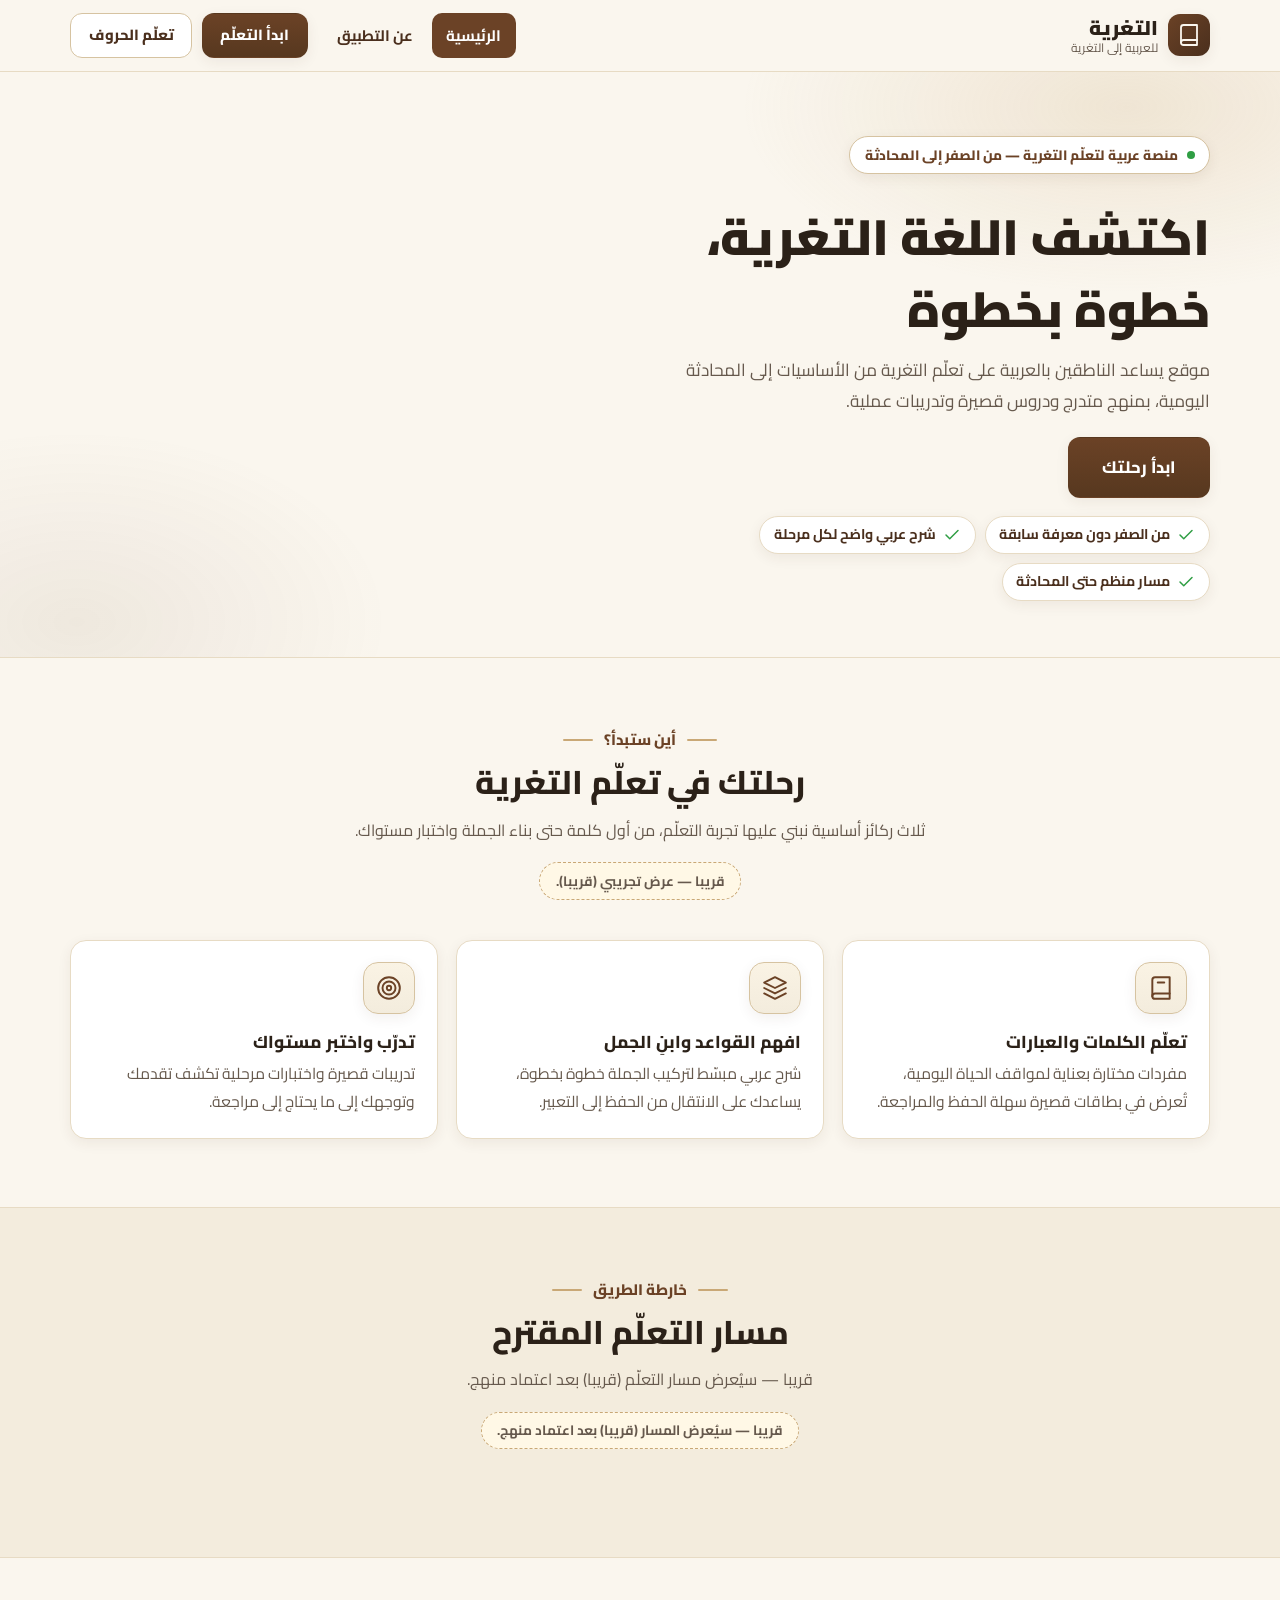
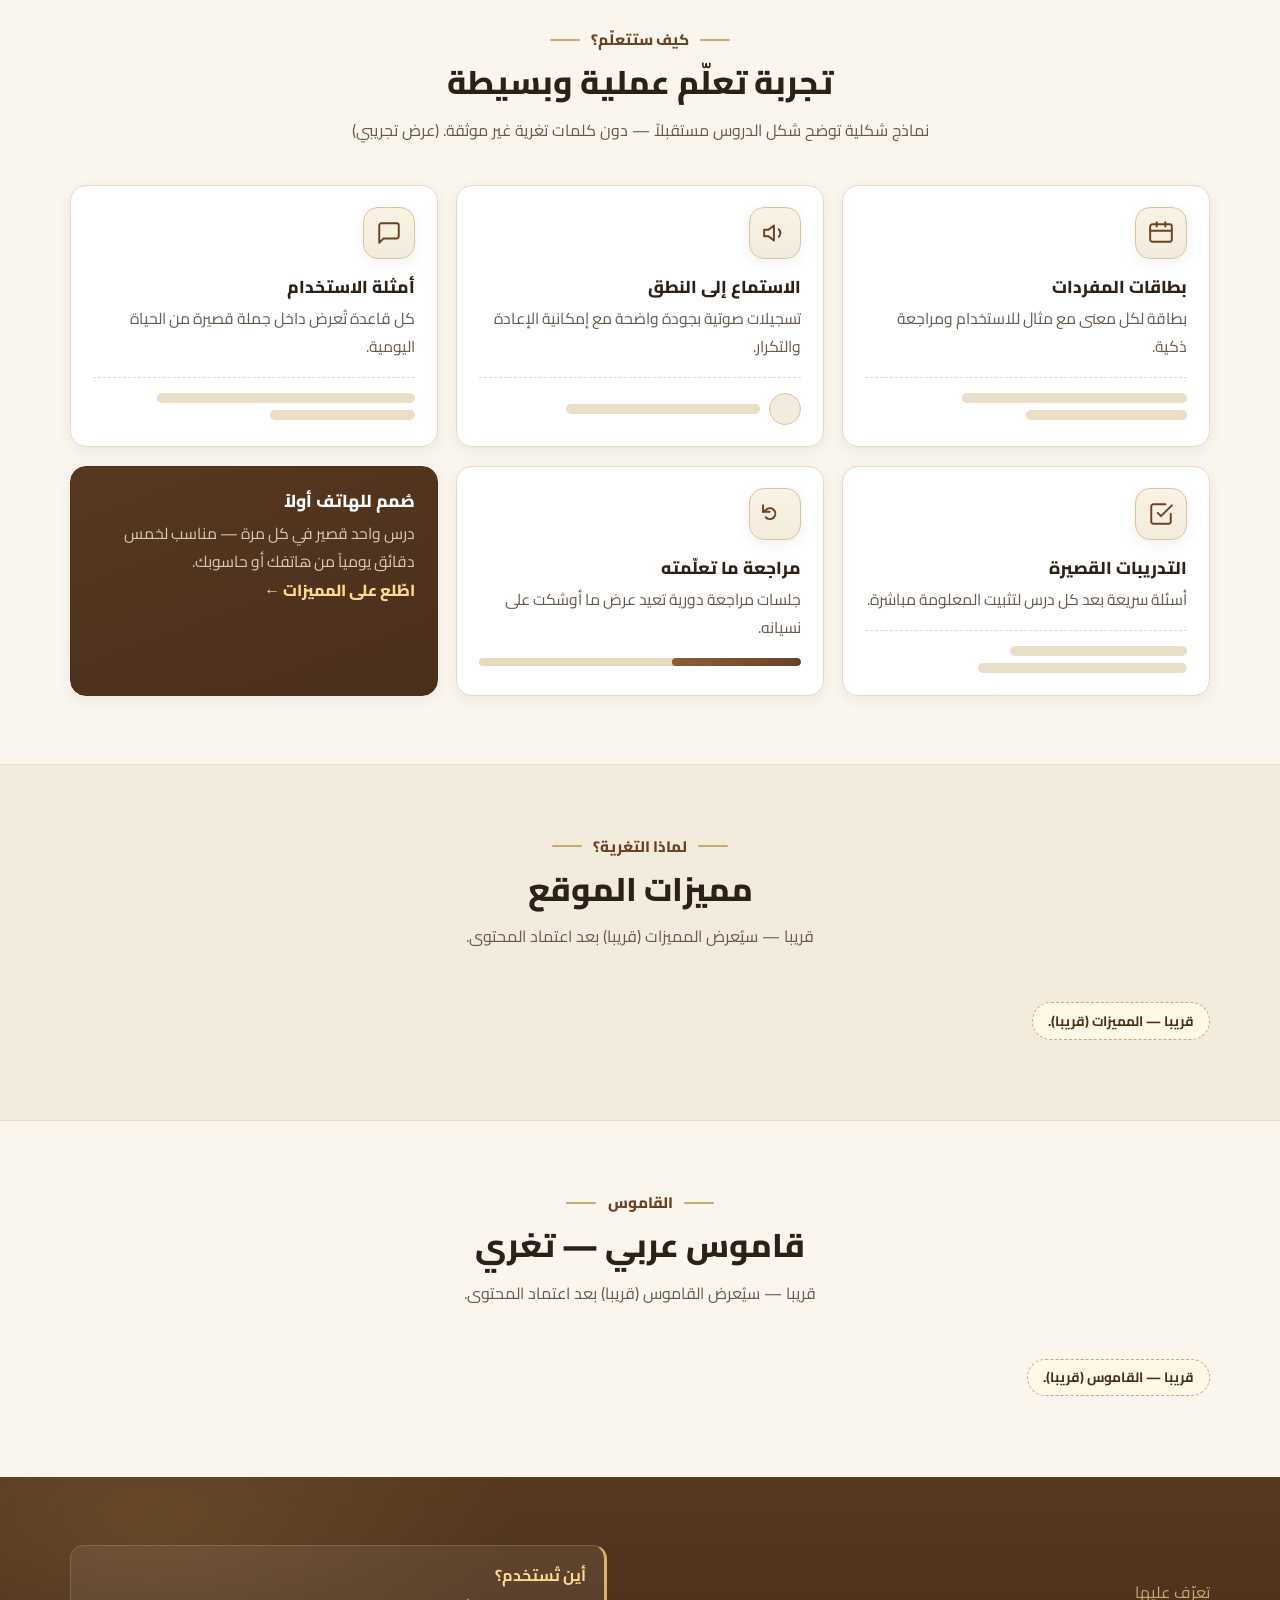
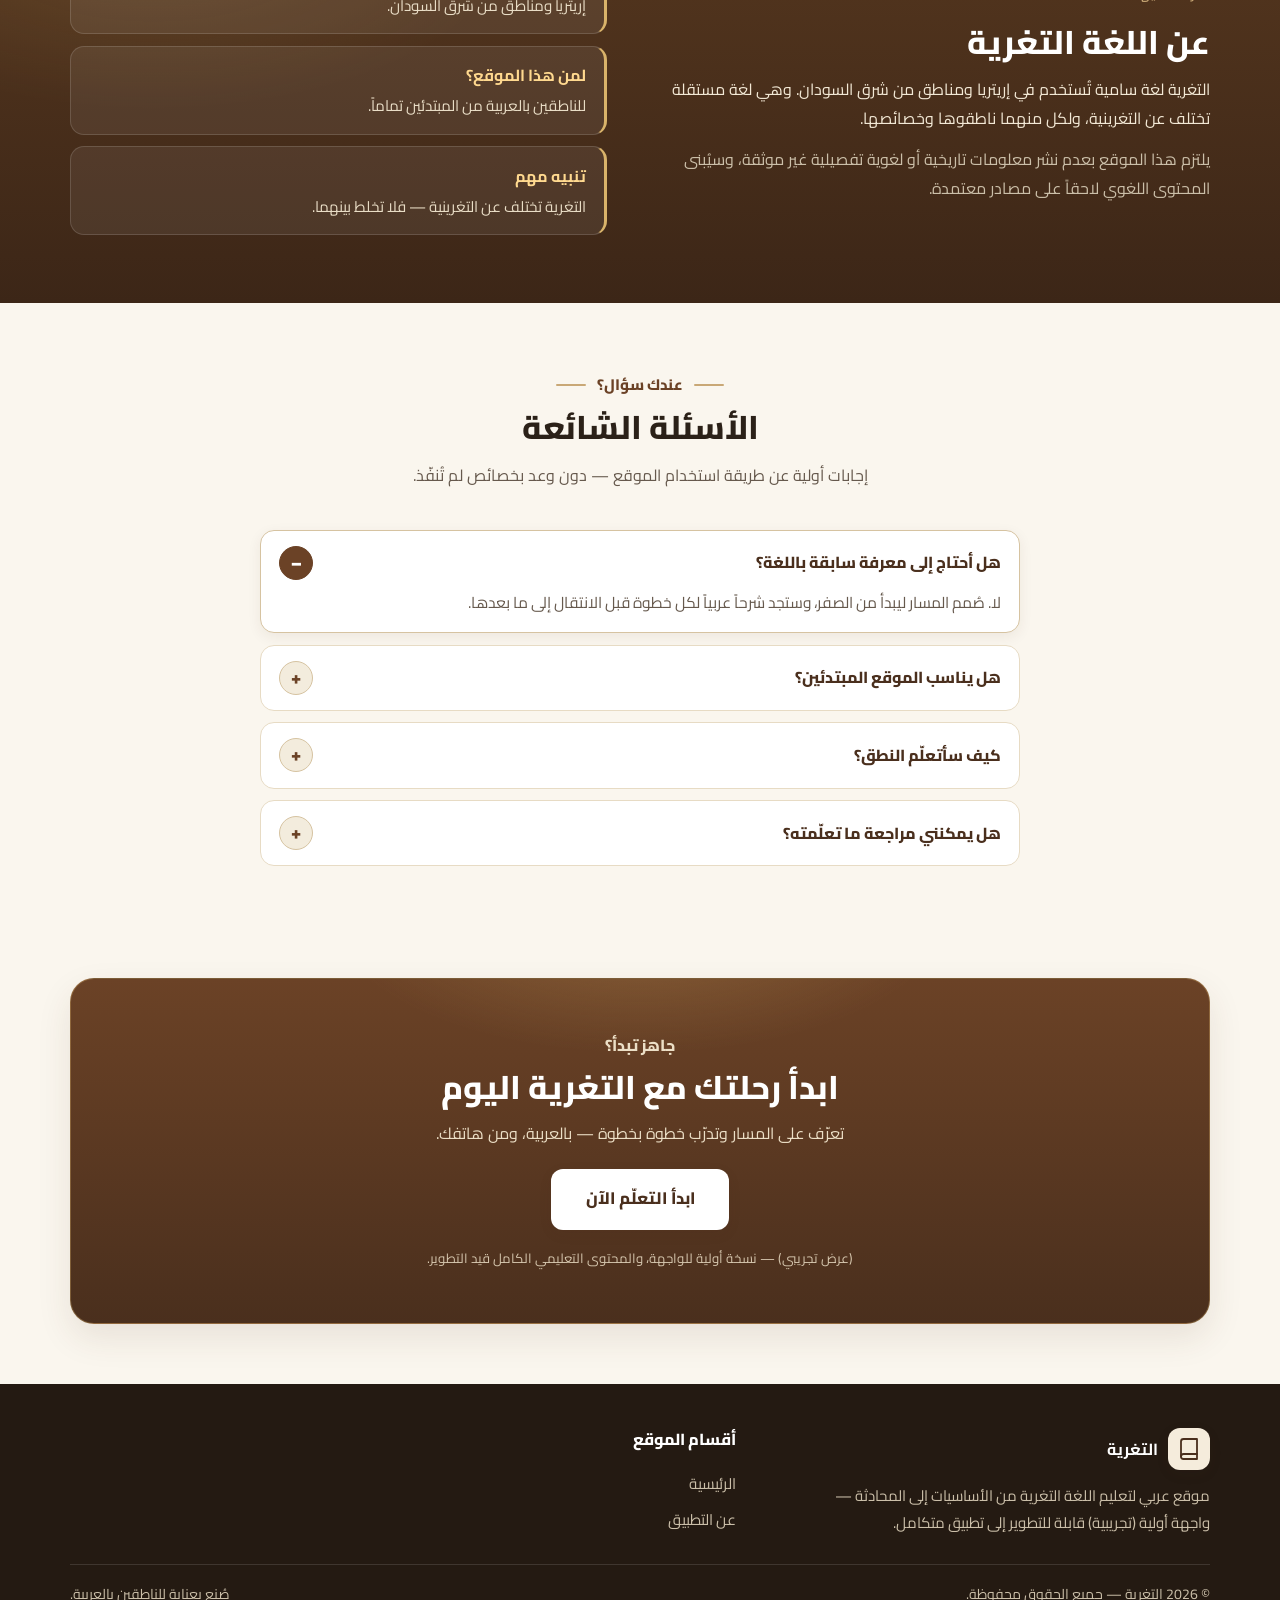
==== index.html @ b3892da6 "وحدة حروف: صفحة + بيانات + ربط من الرئيسية" ====
<!DOCTYPE html>
<html lang="ar" dir="rtl">
<head>
  <meta charset="UTF-8" />
  <meta name="viewport" content="width=device-width, initial-scale=1.0" />
  <title>التغرية | تعلّم اللغة التغرية بالعربية خطوة بخطوة</title>
  <meta name="description" content="موقع تعليمي عربي لتعلم اللغة التغرية من الأساسيات إلى المحادثة اليومية." />
  <link rel="preconnect" href="https://fonts.googleapis.com" />
  <link rel="preconnect" href="https://fonts.gstatic.com" crossorigin />
  <link href="https://fonts.googleapis.com/css2?family=Cairo:wght@400;500;600;700;800;900&display=swap" rel="stylesheet" />
  <link rel="stylesheet" href="styles.css" />
  <link rel="icon" href="data:image/svg+xml,%3Csvg xmlns='http://www.w3.org/2000/svg' viewBox='0 0 32 32'%3E%3Crect width='32' height='32' rx='8' fill='%236B4226'/%3E%3Ctext x='16' y='22' font-size='16' text-anchor='middle' fill='%23FAF6EE' font-family='sans-serif' font-weight='bold'%3E%D8%AA%3C/text%3E%3C/svg%3E" />
</head>
<body>
  <a class="skip-link" href="#home">تخطَّ إلى المحتوى</a>

  <!-- 1. شريط التنقل -->
  <header class="header" id="top">
    <div class="container header-inner">
      <a class="logo" href="#home" aria-label="التغرية - الرئيسية">
        <span class="logo-mark" aria-hidden="true">
          <svg viewBox="0 0 24 24" fill="none" stroke="currentColor" stroke-width="1.8" stroke-linecap="round" stroke-linejoin="round"><path d="M4 19.5A2.5 2.5 0 0 1 6.5 17H20"/><path d="M6.5 2H20v20H6.5A2.5 2.5 0 0 1 4 19.5v-15A2.5 2.5 0 0 1 6.5 2z"/></svg>
        </span>
        <span class="logo-text">
          <strong>التغرية</strong>
          <small>للعربية إلى التغرية</small>
        </span>
      </a>

      <nav class="nav" aria-label="التنقل الرئيسي">
        <a href="#home" class="nav-link is-active">الرئيسية</a>
        <a href="#about" class="nav-link">عن التطبيق</a>
      </nav>

      <div class="header-actions">
        <a href="#journey" class="btn btn-primary btn-sm">ابدأ التعلّم</a>

        <a href="letters.html" class="btn btn-secondary btn-sm">تعلّم الحروف</a>        <button class="menu-btn" id="menuBtn" aria-expanded="false" aria-controls="mobileMenu" aria-label="فتح القائمة">
          <svg viewBox="0 0 24 24" fill="none" stroke="currentColor" stroke-width="2" stroke-linecap="round"><line x1="4" y1="7" x2="20" y2="7"/><line x1="4" y1="12" x2="20" y2="12"/><line x1="4" y1="17" x2="20" y2="17"/></svg>
        </button>
      </div>
    </div>

    <div class="mobile-menu" id="mobileMenu" hidden>
      <nav aria-label="قائمة الهاتف">
        <a href="#home">الرئيسية</a>
        <a href="#about">عن التطبيق</a>
        <a href="#journey" class="btn btn-primary">ابدأ التعلّم</a>
      </nav>
    </div>
  </header>

  <main>
    <!-- 2. القسم الرئيسي -->
    <section class="hero" id="home">
      <div class="container hero-grid">
        <div class="hero-text">
          <p class="eyebrow"><span class="dot" aria-hidden="true"></span> منصة عربية لتعلّم التغرية — من الصفر إلى المحادثة</p>
          <h1>اكتشف اللغة التغرية،<br />خطوة بخطوة</h1>
          <p class="lead">موقع يساعد الناطقين بالعربية على تعلّم التغرية من الأساسيات إلى المحادثة اليومية، بمنهج متدرج ودروس قصيرة وتدريبات عملية.</p>
          <div class="hero-cta">
            <a href="#journey" class="btn btn-primary">ابدأ رحلتك</a>
          </div>
          <ul class="hero-points">
            <li>
              <svg viewBox="0 0 24 24" fill="none" stroke="currentColor" stroke-width="2" stroke-linecap="round" stroke-linejoin="round"><polyline points="20 6 9 17 4 12"/></svg>
              من الصفر دون معرفة سابقة
            </li>
            <li>
              <svg viewBox="0 0 24 24" fill="none" stroke="currentColor" stroke-width="2" stroke-linecap="round" stroke-linejoin="round"><polyline points="20 6 9 17 4 12"/></svg>
              شرح عربي واضح لكل مرحلة
            </li>
            <li>
              <svg viewBox="0 0 24 24" fill="none" stroke="currentColor" stroke-width="2" stroke-linecap="round" stroke-linejoin="round"><polyline points="20 6 9 17 4 12"/></svg>
              مسار منظم حتى المحادثة
            </li>
          </ul>
        </div>

      </div>
    </section>

    <!-- 3. التعريف بالتطبيق -->
    <section class="section" id="journey">
      <div class="container">
        <div class="section-head">
          <p class="kicker">أين ستبدأ؟</p>
          <h2>رحلتك في تعلّم التغرية</h2>
          <p>ثلاث ركائز أساسية نبني عليها تجربة التعلّم، من أول كلمة حتى بناء الجملة واختبار مستواك.</p>
          <p class="notice">قريبا — عرض تجريبي (قريبا).</p>
        </div>
        <div class="grid-3">
          <article class="card">
            <span class="icon" aria-hidden="true">
              <svg viewBox="0 0 24 24" fill="none" stroke="currentColor" stroke-width="1.8" stroke-linecap="round" stroke-linejoin="round"><path d="M4 19.5A2.5 2.5 0 0 1 6.5 17H20"/><path d="M6.5 2H20v20H6.5A2.5 2.5 0 0 1 4 19.5v-15A2.5 2.5 0 0 1 6.5 2z"/><line x1="9" y1="7" x2="15" y2="7"/></svg>
            </span>
            <h3>تعلّم الكلمات والعبارات</h3>
            <p>مفردات مختارة بعناية لمواقف الحياة اليومية، تُعرض في بطاقات قصيرة سهلة الحفظ والمراجعة.</p>
          </article>
          <article class="card">
            <span class="icon" aria-hidden="true">
              <svg viewBox="0 0 24 24" fill="none" stroke="currentColor" stroke-width="1.8" stroke-linecap="round" stroke-linejoin="round"><polygon points="12 2 2 7 12 12 22 7 12 2"/><polyline points="2 17 12 22 22 17"/><polyline points="2 12 12 17 22 12"/></svg>
            </span>
            <h3>افهم القواعد وابنِ الجمل</h3>
            <p>شرح عربي مبسّط لتركيب الجملة خطوة بخطوة، يساعدك على الانتقال من الحفظ إلى التعبير.</p>
          </article>
          <article class="card">
            <span class="icon" aria-hidden="true">
              <svg viewBox="0 0 24 24" fill="none" stroke="currentColor" stroke-width="1.8" stroke-linecap="round" stroke-linejoin="round"><circle cx="12" cy="12" r="10"/><circle cx="12" cy="12" r="6"/><circle cx="12" cy="12" r="2"/></svg>
            </span>
            <h3>تدرّب واختبر مستواك</h3>
            <p>تدريبات قصيرة واختبارات مرحلية تكشف تقدمك وتوجهك إلى ما يحتاج إلى مراجعة.</p>
          </article>
        </div>
      </div>
    </section>

    <!-- 4. مسار التعلم -->
    <section class="section section-alt" id="curriculum">
      <div class="container">
        <div class="section-head">
          <p class="kicker">خارطة الطريق</p>
          <h2>مسار التعلّم المقترح</h2>
          <p>قريبا — سيُعرض مسار التعلّم (قريبا) بعد اعتماد منهج.</p>
          <p class="notice">قريبا — سيُعرض المسار (قريبا) بعد اعتماد منهج.</p>
        </div>
      </div>
    </section>

    <!-- 5. تجربة التعلم -->
    <section class="section" id="method">
      <div class="container">
        <div class="section-head">
          <p class="kicker">كيف ستتعلّم؟</p>
          <h2>تجربة تعلّم عملية وبسيطة</h2>
          <p>نماذج شكلية توضح شكل الدروس مستقبلاً — دون كلمات تغرية غير موثقة. (عرض تجريبي)</p>
        </div>
        <div class="grid-3">
          <article class="card method">
            <span class="icon" aria-hidden="true"><svg viewBox="0 0 24 24" fill="none" stroke="currentColor" stroke-width="1.8" stroke-linecap="round" stroke-linejoin="round"><rect x="2" y="4" width="20" height="16" rx="2"/><line x1="8" y1="2" x2="8" y2="6"/><line x1="16" y1="2" x2="16" y2="6"/><line x1="2" y1="10" x2="22" y2="10"/></svg></span>
            <h3>بطاقات المفردات</h3>
            <p>بطاقة لكل معنى مع مثال للاستخدام ومراجعة ذكية.</p>
            <div class="skeleton" aria-hidden="true"><i class="w-70"></i><i class="w-50"></i></div>
          </article>
          <article class="card method">
            <span class="icon" aria-hidden="true"><svg viewBox="0 0 24 24" fill="none" stroke="currentColor" stroke-width="1.8" stroke-linecap="round" stroke-linejoin="round"><polygon points="11 5 6 9 2 9 2 15 6 15 11 19 11 5"/><path d="M15.5 8.5a5 5 0 0 1 0 7"/></svg></span>
            <h3>الاستماع إلى النطق</h3>
            <p>تسجيلات صوتية بجودة واضحة مع إمكانية الإعادة والتكرار.</p>
            <div class="skeleton audio-skel" aria-hidden="true"><span class="play-sm"></span><i class="w-60"></i></div>
          </article>
          <article class="card method">
            <span class="icon" aria-hidden="true"><svg viewBox="0 0 24 24" fill="none" stroke="currentColor" stroke-width="1.8" stroke-linecap="round" stroke-linejoin="round"><path d="M21 15a2 2 0 0 1-2 2H7l-4 4V5a2 2 0 0 1 2-2h14a2 2 0 0 1 2 2z"/></svg></span>
            <h3>أمثلة الاستخدام</h3>
            <p>كل قاعدة تُعرض داخل جملة قصيرة من الحياة اليومية.</p>
            <div class="skeleton" aria-hidden="true"><i class="w-80"></i><i class="w-45"></i></div>
          </article>
          <article class="card method">
            <span class="icon" aria-hidden="true"><svg viewBox="0 0 24 24" fill="none" stroke="currentColor" stroke-width="1.8" stroke-linecap="round" stroke-linejoin="round"><path d="M9 11l3 3L22 4"/><path d="M21 12v7a2 2 0 0 1-2 2H5a2 2 0 0 1-2-2V5a2 2 0 0 1 2-2h11"/></svg></span>
            <h3>التدريبات القصيرة</h3>
            <p>أسئلة سريعة بعد كل درس لتثبيت المعلومة مباشرة.</p>
            <div class="skeleton" aria-hidden="true"><i class="w-55"></i><i class="w-65"></i></div>
          </article>
          <article class="card method">
            <span class="icon" aria-hidden="true"><svg viewBox="0 0 24 24" fill="none" stroke="currentColor" stroke-width="1.8" stroke-linecap="round" stroke-linejoin="round"><polyline points="1 4 1 10 7 10"/><path d="M3.5 15a5 5 0 1 0 .9-7.4L1 10"/></svg></span>
            <h3>مراجعة ما تعلّمته</h3>
            <p>جلسات مراجعة دورية تعيد عرض ما أوشكت على نسيانه.</p>
            <div class="mock-progress"><i style="width:40%"></i></div>
          </article>
          <article class="card method highlight">
            <h3>صُمم للهاتف أولاً</h3>
            <p>درس واحد قصير في كل مرة — مناسب لخمس دقائق يومياً من هاتفك أو حاسوبك.</p>
            <a href="#features" class="link">اطّلع على المميزات ←</a>
          </article>
        </div>
      </div>
    </section>

    <!-- 6. المميزات -->
    <section class="section section-alt" id="features">
      <div class="container">
        <div class="section-head">
          <p class="kicker">لماذا التغرية؟</p>
          <h2>مميزات الموقع</h2>
          <p>قريبا — سيُعرض المميزات (قريبا) بعد اعتماد المحتوى.</p>
        </div>
        <p class="notice">قريبا — المميزات (قريبا).</p>
      </div>
    </section>

    <!-- teaser: القاموس والاختبارات -->
    <section class="section" id="dictionary">
      <div class="container">
        <div class="section-head">
          <p class="kicker">القاموس</p>
          <h2>قاموس عربي — تغري</h2>
          <p>قريبا — سيُعرض القاموس (قريبا) بعد اعتماد المحتوى.</p>
        </div>
        <p class="notice">قريبا — القاموس (قريبا).</p>
      </div>
    </section>

    <!-- 7. عن اللغة -->
    <section class="section section-dark" id="about">
      <div class="container about-grid">
        <div>
          <p class="kicker kicker-light">تعرّف عليها</p>
          <h2>عن اللغة التغرية</h2>
          <p>التغرية لغة سامية تُستخدم في إريتريا ومناطق من شرق السودان. وهي لغة مستقلة تختلف عن التغرينية، ولكل منهما ناطقوها وخصائصها.</p>
          <p class="muted-light">يلتزم هذا الموقع بعدم نشر معلومات تاريخية أو لغوية تفصيلية غير موثقة، وسيُبنى المحتوى اللغوي لاحقاً على مصادر معتمدة.</p>
        </div>
        <ul class="about-list">
          <li><strong>أين تُستخدم؟</strong><span>إريتريا ومناطق من شرق السودان.</span></li>
          <li><strong>لمن هذا الموقع؟</strong><span>للناطقين بالعربية من المبتدئين تماماً.</span></li>
          <li><strong>تنبيه مهم</strong><span>التغرية تختلف عن التغرينية — فلا تخلط بينهما.</span></li>
        </ul>
      </div>
    </section>

    <!-- 8. الأسئلة الشائعة -->
    <section class="section" id="faq">
      <div class="container narrow">
        <div class="section-head">
          <p class="kicker">عندك سؤال؟</p>
          <h2>الأسئلة الشائعة</h2>
          <p>إجابات أولية عن طريقة استخدام الموقع — دون وعد بخصائص لم تُنفّذ.</p>
        </div>
        <div class="faq">
          <details open>
            <summary>هل أحتاج إلى معرفة سابقة باللغة؟</summary>
            <p>لا. صُمم المسار ليبدأ من الصفر، وستجد شرحاً عربياً لكل خطوة قبل الانتقال إلى ما بعدها.</p>
          </details>
          <details>
            <summary>هل يناسب الموقع المبتدئين؟</summary>
            <p>نعم. الدروس قصيرة والمراحل مرتبة من الأسهل إلى الأصعب، مع مراجعة مستمرة لما تعلمته.</p>
          </details>
          <details>
            <summary>كيف سأتعلّم النطق؟</summary>
            <p>من المخطط توفير تسجيلات صوتية لكل بطاقة ومثال، مع إمكانية الاستماع المتكرر. هذه الخاصية ستُفعّل مع إطلاق الدروس.</p>
          </details>
          <details>
            <summary>هل يمكنني مراجعة ما تعلّمته؟</summary>
            <p>نعم. ستتضمن كل مرحلة قسماً للمراجعة، وستُحفظ نتائج اختباراتك مستقبلاً لمتابعة تقدمك.</p>
          </details>
        </div>
      </div>
    </section>

    <!-- 9. الختام -->
    <section class="cta" id="start">
      <div class="container cta-box">
        <p class="cta-kicker">جاهز تبدأ؟</p>
        <h2>ابدأ رحلتك مع التغرية اليوم</h2>
        <p>تعرّف على المسار وتدرّب خطوة بخطوة — بالعربية، ومن هاتفك.</p>
        <div class="hero-cta center">
          <a href="#journey" class="btn btn-primary btn-light">ابدأ التعلّم الآن</a>
        </div>
        <p class="cta-note">(عرض تجريبي) — نسخة أولية للواجهة، والمحتوى التعليمي الكامل قيد التطوير.</p>
      </div>
    </section>
  </main>

  <footer class="footer">
    <div class="container footer-grid">
      <div class="footer-brand">
        <a class="logo logo-footer" href="#home"><span class="logo-mark" aria-hidden="true"><svg viewBox="0 0 24 24" fill="none" stroke="currentColor" stroke-width="1.8" stroke-linecap="round" stroke-linejoin="round"><path d="M4 19.5A2.5 2.5 0 0 1 6.5 17H20"/><path d="M6.5 2H20v20H6.5A2.5 2.5 0 0 1 4 19.5v-15A2.5 2.5 0 0 1 6.5 2z"/></svg></span><strong>التغرية</strong></a>
        <p>موقع عربي لتعليم اللغة التغرية من الأساسيات إلى المحادثة — واجهة أولية (تجريبية) قابلة للتطوير إلى تطبيق متكامل.</p>
      </div>
      <nav aria-label="روابط الموقع">
        <h3>أقسام الموقع</h3>
        <a href="#home">الرئيسية</a>
        <a href="#about">عن التطبيق</a>
      </nav>
          </div>
    <div class="container footer-bottom">
      <p>© <span id="year">2026</span> التغرية — جميع الحقوق محفوظة.</p>
      <p>صُنع بعناية للناطقين بالعربية.</p>
    </div>
  </footer>

  <script src="app.js"></script>
</body>
</html>
---- styles.css ----
:root {
  --bg: #faf6ee;
  --bg-alt: #f3ecdd;
  --card: #ffffff;
  --ink: #2b2118;
  --muted: #66594d;
  --brown-900: #4a2f1d;
  --brown-800: #57381f;
  --brown-700: #6b4226;
  --brown-500: #8b5e34;
  --brown-300: #c9a876;
  --gold: #d9b36a;
  --border: #e7dbc4;
  --border-strong: #d6c3a1;
  --shadow: 0 14px 34px rgba(74, 47, 29, 0.10);
  --shadow-sm: 0 4px 14px rgba(74, 47, 29, 0.07);
  --shadow-md: 0 12px 28px rgba(74, 47, 29, 0.13);
  --radius: 16px;
  --radius-lg: 20px;
  --max: 1140px;
  --font: "Cairo", "Segoe UI", Tahoma, Arial, sans-serif;
}

* { box-sizing: border-box; }
html { scroll-behavior: smooth; scroll-padding-top: 88px; }
body {
  margin: 0;
  font-family: var(--font);
  background: var(--bg);
  color: var(--ink);
  line-height: 1.8;
  overflow-x: clip;
}
@supports not (overflow: clip) {
  body { overflow-x: hidden; }
}
img, svg, video { max-width: 100%; }
::selection { background: #ecd6ab; color: var(--brown-900); }

h1, h2, h3 { line-height: 1.45; margin: 0 0 0.5rem; color: var(--ink); }
h1 { font-size: clamp(1.9rem, 5vw, 3.1rem); font-weight: 900; letter-spacing: 0; }
h2 { font-size: clamp(1.45rem, 3.2vw, 2.05rem); font-weight: 800; }
h3 { font-size: 1.08rem; font-weight: 800; }
p { margin: 0 0 0.8rem; }
a { color: inherit; }
a:focus-visible, button:focus-visible { outline: 3px solid var(--brown-300); outline-offset: 2px; }

.container { width: min(100% - 2rem, var(--max)); margin-inline: auto; }
.narrow { max-width: 760px; }

.skip-link {
  position: absolute; right: 1rem; top: -100px;
  background: var(--brown-900); color: #fff;
  padding: 0.5rem 1rem; border-radius: 8px; z-index: 100;
}
.skip-link:focus { top: 0.6rem; }

/* Header */
.header {
  position: sticky; top: 0; z-index: 50;
  background: rgba(250, 246, 238, 0.94);
  backdrop-filter: blur(10px);
  -webkit-backdrop-filter: blur(10px);
  border-bottom: 1px solid var(--border);
  transition: box-shadow 0.2s ease;
}
.header.scrolled { box-shadow: 0 8px 24px rgba(74, 47, 29, 0.10); }
.header-inner {
  display: flex; align-items: center; gap: 0.9rem;
  padding: 0.7rem 0;
  min-width: 0;
}
.logo { display: flex; align-items: center; gap: 0.6rem; text-decoration: none; flex-shrink: 0; }
.logo-mark {
  width: 42px; height: 42px; display: grid; place-items: center;
  background: linear-gradient(135deg, var(--brown-700), var(--brown-900));
  color: var(--bg);
  border-radius: 12px; box-shadow: var(--shadow-sm);
}
.logo-mark svg { width: 24px; height: 24px; }
.logo-text { display: flex; flex-direction: column; line-height: 1.25; }
.logo-text strong { font-size: 1.25rem; font-weight: 900; }
.logo-text small { color: var(--muted); font-size: 0.75rem; }

.nav { display: none; gap: 0.25rem; margin-inline-start: auto; }
.nav-link {
  text-decoration: none; font-weight: 700; font-size: 0.95rem;
  padding: 0.5rem 0.85rem; border-radius: 10px; color: var(--brown-900);
  border: 1px solid transparent;
  transition: background 0.15s ease, color 0.15s ease;
}
.nav-link:hover { background: var(--bg-alt); }
.nav-link.is-active { background: var(--brown-700); color: #fff; }

.header-actions { display: flex; align-items: center; gap: 0.6rem; margin-inline-start: auto; }

.btn {
  display: inline-flex; align-items: center; justify-content: center;
  gap: 0.5rem; text-decoration: none; font-weight: 800;
  border-radius: 12px; padding: 0.75rem 1.5rem;
  min-height: 48px;
  border: 1px solid transparent; cursor: pointer;
  transition: transform 0.15s ease, box-shadow 0.15s ease, background 0.15s ease, border-color 0.15s ease;
}
.btn-primary { background: linear-gradient(180deg, var(--brown-700), var(--brown-800)); color: #fff; box-shadow: var(--shadow-sm); }
.btn-primary:hover { background: var(--brown-900); transform: translateY(-1px); box-shadow: var(--shadow-md); }
.btn-secondary { background: #fff; border-color: var(--border-strong); color: var(--brown-900); }
.btn-secondary:hover { border-color: var(--brown-500); transform: translateY(-1px); box-shadow: var(--shadow-sm); }
.btn-sm { padding: 0.5rem 1.1rem; font-size: 0.92rem; min-height: 44px; }
.btn-ghost {
  background: var(--bg-alt); color: var(--muted);
  cursor: not-allowed; border-style: dashed; border-color: var(--border-strong);
}
.btn-light { background: #fff; color: var(--brown-900); }
.btn-light:hover { transform: translateY(-1px); box-shadow: 0 10px 24px rgba(0, 0, 0, 0.25); }
.btn-outline-light { border-color: rgba(255, 255, 255, 0.55); color: #fff; }
.btn-outline-light:hover { background: rgba(255, 255, 255, 0.12); }
.link { color: var(--brown-700); font-weight: 800; text-decoration: none; }
.link:hover { text-decoration: underline; }

.menu-btn {
  display: grid; place-items: center;
  width: 46px; height: 46px; border-radius: 12px; flex-shrink: 0;
  border: 1px solid var(--border-strong); background: #fff; color: var(--brown-900); cursor: pointer;
  transition: background 0.15s ease;
}
.menu-btn:hover { background: var(--bg-alt); }
.menu-btn svg { width: 22px; height: 22px; }
.mobile-menu { border-top: 1px solid var(--border); background: var(--bg); padding: 0.6rem 1rem 1rem; box-shadow: 0 18px 30px rgba(74, 47, 29, 0.10); }
.mobile-menu nav { display: flex; flex-direction: column; gap: 0.25rem; }
.mobile-menu a:not(.btn) { text-decoration: none; font-weight: 700; padding: 0.7rem 0.8rem; border-radius: 10px; color: var(--brown-900); }
.mobile-menu a:not(.btn):hover { background: var(--bg-alt); }

/* Hero */
.hero {
  position: relative;
  overflow: clip;
  padding: 2.5rem 0 2.25rem;
  border-bottom: 1px solid var(--border);
  background:
    radial-gradient(620px 300px at 88% 6%, rgba(201, 168, 118, 0.22), transparent 62%),
    radial-gradient(520px 320px at 6% 94%, rgba(107, 66, 38, 0.08), transparent 60%),
    var(--bg);
}
.hero-grid { display: grid; gap: 1.75rem; align-items: center; }
.hero-text { min-width: 0; }
.eyebrow {
  display: inline-flex; align-items: center; gap: 0.55rem;
  background: #fff; border: 1px solid var(--border-strong);
  padding: 0.35rem 0.9rem; border-radius: 999px;
  font-size: 0.85rem; font-weight: 800; color: var(--brown-700);
  box-shadow: var(--shadow-sm);
}
.eyebrow .dot { width: 8px; height: 8px; border-radius: 50%; background: #2f9e44; flex-shrink: 0; }
.hero-text h1 { margin: 0.9rem 0 0.6rem; }
.lead { color: var(--muted); font-size: 1.08rem; max-width: 34rem; }
.hero-cta { display: flex; flex-wrap: wrap; gap: 0.7rem; margin: 1.3rem 0 1.1rem; }
.hero-cta.center { justify-content: center; }
.hero-points { list-style: none; margin: 0; padding: 0; display: flex; flex-wrap: wrap; gap: 0.55rem; }
.hero-points li {
  display: inline-flex; align-items: center; gap: 0.45rem;
  background: #fff; border: 1px solid var(--border);
  border-radius: 999px; padding: 0.35rem 0.85rem;
  font-weight: 700; font-size: 0.88rem; color: var(--brown-900);
  box-shadow: var(--shadow-sm);
}
.hero-points svg { width: 18px; height: 18px; color: #2f9e44; flex-shrink: 0; }

.hero-visual { min-width: 0; }
.visual-card {
  position: relative;
  background: #fff; border: 1px solid var(--border-strong);
  border-radius: var(--radius-lg); box-shadow: var(--shadow);
  overflow: hidden; padding: 1.15rem;
}
.visual-card::before {
  content: ""; display: block;
  height: 6px; margin: -1.15rem -1.15rem 1rem;
  background: linear-gradient(90deg, var(--brown-700), var(--gold), var(--brown-700));
}
.visual-pattern {
  height: 84px; border-radius: 14px;
  background:
    repeating-linear-gradient(-45deg, rgba(107, 66, 38, 0.10) 0 10px, transparent 10px 22px),
    radial-gradient(220px 90px at 20% 30%, rgba(217, 179, 106, 0.35), transparent 70%),
    linear-gradient(135deg, #f5eddd, #e7d6b6);
  border: 1px solid var(--border); margin-bottom: 1rem;
}
.visual-head { display: flex; flex-wrap: wrap; gap: 0.5rem; margin-bottom: 0.8rem; }
.chip { background: var(--brown-700); color: #fff; font-size: 0.78rem; font-weight: 800; padding: 0.22rem 0.75rem; border-radius: 999px; }
.chip-soft { background: var(--bg-alt); color: var(--brown-700); border: 1px solid var(--border-strong); }
.mock-card { background: var(--bg); border: 1px solid var(--border); border-radius: 14px; padding: 1rem; box-shadow: inset 0 1px 3px rgba(74, 47, 29, 0.06); }
.mock-line { height: 12px; border-radius: 6px; background: #ddd0b6; margin-bottom: 0.6rem; }
.mock-line.w-40 { width: 40%; } .mock-line.w-80 { width: 80%; }
.mock-audio { display: flex; align-items: center; gap: 0.7rem; background: #fff; border: 1px solid var(--border); border-radius: 12px; padding: 0.6rem 0.8rem; margin: 0.7rem 0; }
.play { width: 40px; height: 40px; border-radius: 50%; background: linear-gradient(180deg, var(--brown-700), var(--brown-900)); color: #fff; display: grid; place-items: center; flex-shrink: 0; }
.play svg { width: 20px; height: 20px; }
.waves { display: flex; align-items: center; gap: 3px; flex-shrink: 0; }
.waves i { display: block; width: 4px; border-radius: 2px; background: var(--brown-300); }
.waves i:nth-child(1){height:10px}.waves i:nth-child(2){height:16px}.waves i:nth-child(3){height:22px}.waves i:nth-child(4){height:14px}.waves i:nth-child(5){height:19px}.waves i:nth-child(6){height:9px}
.mock-note { font-size: 0.85rem; color: var(--muted); font-weight: 700; }
.mock-progress { height: 8px; background: #e7d9bd; border-radius: 99px; overflow: hidden; }
.mock-progress i { display: block; height: 100%; background: linear-gradient(90deg, var(--brown-500), var(--brown-700)); border-radius: 99px; }
.mock-caption { font-size: 0.82rem; color: var(--muted); margin: 0.6rem 0 0; }
.visual-foot { display: grid; grid-template-columns: repeat(3, 1fr); gap: 0.6rem; margin-top: 1rem; }
.mini-stat { background: var(--bg); border: 1px solid var(--border); border-radius: 12px; padding: 0.6rem 0.4rem; text-align: center; }
.mini-stat strong { display: block; font-size: 1.3rem; font-variant-numeric: tabular-nums; color: var(--brown-900); line-height: 1.3; }
.mini-stat span { font-size: 0.76rem; color: var(--muted); line-height: 1.5; display: block; }

/* Sections */
.section { padding: 2.75rem 0; }
.section-alt { background: var(--bg-alt); border-block: 1px solid var(--border); }
.section-head { text-align: center; max-width: 660px; margin: 0 auto 2rem; }
.section-head .kicker {
  display: flex; align-items: center; justify-content: center; gap: 0.7rem;
  color: var(--brown-700); font-weight: 800; font-size: 0.95rem; margin-bottom: 0.35rem;
}
.section-head .kicker::before, .section-head .kicker::after {
  content: ""; width: 30px; height: 2px; border-radius: 2px; background: var(--brown-300);
}
.kicker-light { color: var(--brown-300); }
.section-head h2 { margin-bottom: 0.55rem; }
.section-head > p { color: var(--muted); margin-bottom: 0.4rem; }
.section-head > p:last-child { margin-bottom: 0; }
.section-head .head-cta { margin-top: 1rem; margin-bottom: 0; }
.notice {
  display: inline-block; background: #fff8e6; border: 1px dashed var(--brown-300);
  color: var(--brown-900); font-size: 0.85rem; font-weight: 700;
  padding: 0.35rem 0.95rem; border-radius: 999px; margin-top: 0.7rem;
}

.grid-3 { display: grid; gap: 1rem; }
.grid-2 { display: grid; gap: 1rem; }
.card {
  background: var(--card); border: 1px solid var(--border);
  border-radius: var(--radius); padding: 1.35rem;
  box-shadow: var(--shadow-sm);
  transition: transform 0.2s ease, box-shadow 0.2s ease, border-color 0.2s ease;
}
.card:hover { transform: translateY(-3px); box-shadow: var(--shadow-md); border-color: var(--border-strong); }
.card h3 { margin-bottom: 0.4rem; }
.card p { color: var(--muted); margin-bottom: 0; font-size: 0.98rem; }
.icon {
  width: 52px; height: 52px; display: grid; place-items: center;
  background: linear-gradient(180deg, #faf3e4, var(--bg-alt));
  color: var(--brown-700);
  border: 1px solid var(--border-strong); border-radius: 15px; margin-bottom: 0.9rem;
  box-shadow: var(--shadow-sm);
}
.icon svg { width: 26px; height: 26px; }
.badge { background: #fff3d6; border: 1px solid #e6cf9a; color: #7a5a1f; font-size: 0.78rem; font-weight: 800; padding: 0.08rem 0.65rem; border-radius: 999px; white-space: nowrap; }

/* Path — timeline on phones, grid beyond */
.path { list-style: none; margin: 0; padding: 0; display: grid; gap: 0.85rem; position: relative; }
.path li {
  position: relative; z-index: 1;
  display: flex; gap: 1rem; align-items: flex-start;
  background: #fff; border: 1px solid var(--border);
  border-radius: var(--radius); padding: 1.05rem 1.15rem; box-shadow: var(--shadow-sm);
  transition: transform 0.2s ease, box-shadow 0.2s ease, border-color 0.2s ease;
}
.path li:hover { transform: translateY(-3px); box-shadow: var(--shadow-md); border-color: var(--border-strong); }
.step {
  flex-shrink: 0; width: 44px; height: 44px; border-radius: 50%;
  display: grid; place-items: center; font-size: 1.05rem;
  background: linear-gradient(180deg, var(--brown-700), var(--brown-900)); color: #fff; font-weight: 900;
  box-shadow: 0 0 0 4px #fff, 0 0 0 5px var(--border-strong);
}
.path h3 { margin-bottom: 0.2rem; }
.path p { color: var(--muted); margin: 0; font-size: 0.94rem; }
@media (max-width: 719px) {
  .path::before {
    content: ""; position: absolute; z-index: 0;
    inset-inline-start: 37px; top: 30px; bottom: 30px; width: 2px; border-radius: 2px;
    background: linear-gradient(var(--brown-300), var(--border-strong));
  }
}

/* Method */
.skeleton { display: grid; gap: 0.45rem; margin-top: 0.95rem; padding-top: 0.95rem; border-top: 1px dashed var(--border); }
.skeleton i { display: block; height: 10px; border-radius: 6px; background: #e9dec6; }
.skeleton .w-70{width:70%}.skeleton .w-50{width:50%}.skeleton .w-80{width:80%}.skeleton .w-45{width:45%}.skeleton .w-55{width:55%}.skeleton .w-65{width:65%}.skeleton .w-60{width:60%}
.audio-skel { display: flex; align-items: center; gap: 0.6rem; }
.play-sm { width: 32px; height: 32px; border-radius: 50%; background: var(--bg-alt); border: 1px solid var(--border-strong); flex-shrink: 0; }
.method .mock-progress { margin-top: 0.95rem; }
.method.highlight {
  background: linear-gradient(160deg, var(--brown-800), var(--brown-900));
  border-color: var(--brown-900); color: #f5ecdc;
}
.method.highlight h3 { color: #fff; }
.method.highlight p { color: #d9cbb4; }
.method.highlight .link { color: #ffd98f; }

/* Teaser */
.teaser {
  position: relative; overflow: hidden;
  background: #fff; border: 1px solid var(--border-strong); border-radius: var(--radius-lg);
  padding: 1.75rem 1.5rem 1.5rem; box-shadow: var(--shadow-sm);
  transition: transform 0.2s ease, box-shadow 0.2s ease;
}
.teaser:hover { transform: translateY(-3px); box-shadow: var(--shadow-md); }
.teaser::before {
  content: ""; position: absolute; inset-inline: 0; top: 0; height: 5px;
  background: linear-gradient(90deg, var(--brown-700), var(--gold));
}
.teaser .kicker { color: var(--brown-500); font-weight: 800; margin-bottom: 0.2rem; }
.teaser h2 { font-size: 1.35rem; }
.teaser > p { color: var(--muted); }
.teaser-note { font-size: 0.9rem; color: var(--muted); }
.teaser .btn { margin-top: 0.6rem; }

/* About dark */
.section-dark {
  background:
    radial-gradient(560px 280px at 12% 12%, rgba(217, 179, 106, 0.14), transparent 65%),
    linear-gradient(180deg, var(--brown-800), #3c2617);
  color: #f3e9d6;
}
.section-dark h2 { color: #fff; }
.section-dark .section-head { text-align: start; margin-inline: 0; max-width: none; }
.section-dark .section-head .kicker { justify-content: flex-start; }
.section-dark .section-head .kicker::after { display: none; }
.muted-light { color: #cbbfa9; margin-bottom: 0; }
.about-grid { display: grid; gap: 1.5rem; }
.about-list { list-style: none; margin: 0; padding: 0; display: grid; gap: 0.7rem; }
.about-list li {
  background: rgba(255, 255, 255, 0.07);
  border: 1px solid rgba(255, 255, 255, 0.14);
  border-inline-start: 3px solid var(--gold);
  border-radius: 14px; padding: 0.9rem 1.1rem; display: grid; gap: 0.15rem;
}
.about-list strong { color: #ffd98f; }
.about-list span { color: #e9ddc6; font-size: 0.95rem; }

/* FAQ */
.faq { display: grid; gap: 0.7rem; }
.faq details {
  background: #fff; border: 1px solid var(--border); border-radius: 14px;
  padding: 0.95rem 1.15rem;
  transition: border-color 0.2s ease, box-shadow 0.2s ease;
}
.faq details:hover { border-color: var(--border-strong); }
.faq details[open] { border-color: var(--border-strong); box-shadow: var(--shadow-sm); }
.faq summary {
  list-style: none; display: flex; align-items: center;
  justify-content: space-between; gap: 0.8rem;
  font-weight: 800; cursor: pointer; color: var(--brown-900);
}
.faq summary::-webkit-details-marker { display: none; }
.faq summary::after {
  content: "+"; flex-shrink: 0;
  width: 32px; height: 32px; display: grid; place-items: center;
  border-radius: 50%; background: var(--bg-alt);
  border: 1px solid var(--border-strong); color: var(--brown-700);
  font-weight: 900; font-size: 1.15rem; line-height: 1;
  transition: background 0.2s ease, color 0.2s ease;
}
.faq details[open] summary::after { content: "–"; background: var(--brown-700); border-color: var(--brown-700); color: #fff; }
.faq details > p { color: var(--muted); margin: 0.6rem 0 0; font-size: 0.97rem; }

/* CTA */
.cta { padding: 2.75rem 0; }
.cta-box {
  position: relative; overflow: hidden;
  background:
    radial-gradient(480px 220px at 50% -20%, rgba(217, 179, 106, 0.28), transparent 65%),
    linear-gradient(180deg, var(--brown-700), var(--brown-900));
  color: #fff; text-align: center;
  border-radius: 24px; padding: 2.5rem 1.5rem;
  box-shadow: var(--shadow);
  border: 1px solid rgba(217, 179, 106, 0.35);
}
.cta-kicker { color: var(--gold); font-weight: 800; margin-bottom: 0.25rem; }
.cta-box h2 { color: #fff; margin-bottom: 0.5rem; }
.cta-box > p { color: #ecdfc6; max-width: 34rem; margin-inline: auto; }
.cta-box .hero-cta { margin-bottom: 0; }
.cta-note { font-size: 0.83rem; margin: 1.1rem 0 0; opacity: 0.85; }

/* Footer */
.footer { background: #241a12; color: #cbbfa9; padding: 2.75rem 0 0; margin-top: 1rem; }
.footer-grid { display: grid; gap: 1.75rem; padding-bottom: 1.75rem; }
.footer h3 { color: #fff; font-size: 1rem; margin-bottom: 0.65rem; }
.footer nav { display: grid; gap: 0.35rem; justify-items: start; }
.footer nav a { text-decoration: none; color: #cbbfa9; font-size: 0.95rem; padding: 0.1rem 0; }
.footer nav a:hover { color: #fff; text-decoration: underline; }
.footer-brand p { font-size: 0.94rem; margin-bottom: 0; max-width: 26rem; }
.logo-footer { color: #fff; text-decoration: none; display: inline-flex; align-items: center; gap: 0.6rem; margin-bottom: 0.7rem; }
.logo-footer .logo-mark { background: #f5ecdc; color: var(--brown-900); }
.footer-bottom {
  border-top: 1px solid rgba(255, 255, 255, 0.12);
  padding: 1.1rem 0; display: flex; flex-wrap: wrap; gap: 0.3rem 1rem;
  justify-content: space-between; font-size: 0.88rem;
}
.footer-bottom p { margin: 0; }

/* Responsive */
@media (min-width: 720px) {
  .grid-3 { grid-template-columns: repeat(2, 1fr); gap: 1.15rem; }
  .grid-2 { grid-template-columns: repeat(2, 1fr); gap: 1.15rem; }
  .path { grid-template-columns: repeat(2, 1fr); }
  .path::before { display: none; }
  .about-grid { grid-template-columns: 1.05fr 1fr; align-items: center; gap: 2.5rem; }
  .section-dark .section-head { margin-bottom: 0; }
  .footer-grid { grid-template-columns: 1.4fr 1fr 1fr; }
}

@media (min-width: 1020px) {
  .nav { display: flex; }
  .nav ~ .header-actions { margin-inline-start: 0; }
  .menu-btn { display: none; }
  .mobile-menu { display: none; }
  .header-inner { padding: 0.8rem 0; }
  .hero { padding: 4rem 0 3.5rem; }
  .hero-grid { grid-template-columns: 1.04fr 0.96fr; gap: 3rem; }
  .hero-cta .btn { padding: 0.9rem 2.1rem; font-size: 1.04rem; }
  .section { padding: 4.25rem 0; }
  .section-head { margin-bottom: 2.5rem; }
  .grid-3 { grid-template-columns: repeat(3, 1fr); }
  .path { grid-template-columns: repeat(3, 1fr); }
  .cta-box { padding: 3.25rem 2rem; }
}

@media (max-width: 560px) {
  h1 { font-size: 1.78rem; }
  .lead { font-size: 1rem; }
  .hero { padding: 2rem 0 1.75rem; }
  .section { padding: 2.25rem 0; }
  .section-head { margin-bottom: 1.5rem; }
  .card { padding: 1.15rem; }
  .visual-card { padding: 0.95rem; }
  .visual-card::before { margin: -0.95rem -0.95rem 0.9rem; }
  .visual-pattern { height: 68px; }
  .mini-stat { padding: 0.5rem 0.25rem; }
  .mini-stat strong { font-size: 1.12rem; }
  .mini-stat span { font-size: 0.7rem; }
  .mock-note { font-size: 0.8rem; }
  .path li { padding: 0.95rem 1rem; gap: 0.85rem; }
  .step { width: 40px; height: 40px; font-size: 1rem; }
  .path::before { inset-inline-start: 35px; }
  .teaser { padding: 1.6rem 1.15rem 1.25rem; }
  .cta { padding: 2.25rem 0; }
  .cta-box { padding: 2.1rem 1.15rem; border-radius: 20px; }
  .footer-bottom { font-size: 0.83rem; }
}

@media (max-width: 480px) {
  .header-actions .btn { display: none; }
  .mobile-menu .btn { display: inline-flex; margin-top: 0.5rem; width: 100%; }
  .hero-cta .btn { flex: 1 1 100%; }
  .hero-points li { font-size: 0.84rem; }
}

@media (prefers-reduced-motion: reduce) {
  html { scroll-behavior: auto; }
  *, *::before, *::after { transition: none !important; }
  .card:hover, .path li:hover, .teaser:hover, .btn-primary:hover, .btn-secondary:hover, .btn-light:hover { transform: none; }
}

/* ===== صفحة المنهج ===== */
.page-hero {
  position: relative;
  overflow: clip;
  padding: 2.25rem 0 2rem;
  border-bottom: 1px solid var(--border);
  background:
    radial-gradient(620px 300px at 88% 6%, rgba(201, 168, 118, 0.22), transparent 62%),
    radial-gradient(520px 320px at 6% 94%, rgba(107, 66, 38, 0.08), transparent 60%),
    var(--bg);
}
.breadcrumb { display: flex; align-items: center; gap: 0.5rem; font-size: 0.88rem; font-weight: 700; color: var(--muted); margin-bottom: 1rem; }
.breadcrumb a { color: var(--brown-700); text-decoration: none; }
.breadcrumb a:hover { text-decoration: underline; }
.page-hero h1 { margin: 0.9rem 0 0.6rem; }
.page-meta { display: flex; flex-wrap: wrap; gap: 0.55rem; margin: 1.1rem 0; }
.meta-chip {
  background: #fff; border: 1px solid var(--border-strong); border-radius: 999px;
  padding: 0.3rem 0.9rem; font-size: 0.88rem; font-weight: 700; color: var(--brown-900);
  box-shadow: var(--shadow-sm);
}
.meta-chip strong { font-variant-numeric: tabular-nums; }
.chips-label { font-weight: 800; font-size: 0.92rem; color: var(--brown-900); margin-bottom: 0.5rem; }
.chips { display: flex; flex-wrap: wrap; gap: 0.5rem; }
.chip-link {
  text-decoration: none; font-weight: 700; font-size: 0.86rem; color: var(--brown-900);
  background: #fff; border: 1px solid var(--border); border-radius: 999px;
  padding: 0.35rem 0.9rem; box-shadow: var(--shadow-sm);
  transition: border-color 0.15s ease, transform 0.15s ease;
}
.chip-link:hover { border-color: var(--brown-500); transform: translateY(-1px); }

.muted-note { color: var(--muted); font-size: 0.95rem; margin-bottom: 0; }
.legend-card {
  background: #fff; border: 1px solid var(--border-strong); border-radius: var(--radius-lg);
  padding: 1.4rem 1.5rem; box-shadow: var(--shadow-sm); align-self: start;
}
.legend-card h3 { margin-bottom: 0.7rem; }
.legend-card ul { list-style: none; margin: 0 0 0.5rem; padding: 0; display: grid; gap: 0.6rem; }
.legend-card li { display: flex; align-items: flex-start; gap: 0.6rem; font-size: 0.93rem; color: var(--muted); }
.legend-card .notice { margin-top: 0.5rem; }
.badge-available { background: #e6f4ea; border: 1px solid #a9d8b8; color: #1e6b32; font-size: 0.78rem; font-weight: 800; padding: 0.08rem 0.65rem; border-radius: 999px; white-space: nowrap; }
.badge-pending { background: #fff3d6; border: 1px solid #e6cf9a; color: #7a5a1f; }

.progress-card {
  background: #fff; border: 1px solid var(--border-strong); border-radius: var(--radius-lg);
  padding: 1.6rem; box-shadow: var(--shadow-sm); text-align: center;
}
.progress-head { display: flex; align-items: center; justify-content: center; gap: 0.7rem; margin-bottom: 1rem; }
.progress-head h2 { margin: 0; font-size: 1.3rem; }
.progress-big { height: 12px; margin-bottom: 0.9rem; }
.progress-card > p { color: var(--muted); margin-bottom: 0.3rem; }
.progress-card > p strong { color: var(--brown-900); font-variant-numeric: tabular-nums; }

.stage {
  background: #fff; border: 1px solid var(--border); border-radius: var(--radius-lg);
  padding: 1.5rem; margin-bottom: 1.1rem; box-shadow: var(--shadow-sm);
  scroll-margin-top: 88px;
}
.stage:last-child { margin-bottom: 0; }
.stage-head { display: flex; align-items: flex-start; gap: 1rem; margin-bottom: 1.2rem; }
.stage-head-text { flex: 1; min-width: 0; }
.stage-head .kicker { color: var(--brown-500); font-weight: 800; font-size: 0.86rem; margin-bottom: 0.15rem; }
.stage-head h2 { font-size: 1.3rem; margin-bottom: 0.25rem; }
.stage-goal { color: var(--muted); font-size: 0.95rem; margin: 0; }
.stage-head .badge { margin-top: 0.4rem; flex-shrink: 0; }
.lessons { display: grid; gap: 0.85rem; grid-template-columns: 1fr; }
.lesson {
  background: var(--bg); border: 1px solid var(--border); border-radius: var(--radius);
  padding: 1.15rem 1.2rem;
  border-inline-start: 3px solid var(--border-strong);
}
.lesson-hint-available { border-inline-start-color: #2f9e44; }
.lesson-pending { border-style: solid; border-inline-start-style: solid; }
.lesson h3 { font-size: 1rem; margin-bottom: 0.25rem; }
.lesson > p { color: var(--muted); font-size: 0.92rem; margin-bottom: 0.7rem; }
.lesson-meta { display: flex; align-items: center; flex-wrap: wrap; gap: 0.5rem; margin-bottom: 0.8rem; }
.lesson-code { font-size: 0.8rem; font-weight: 800; color: var(--brown-700); background: var(--bg-alt); border: 1px solid var(--border); border-radius: 999px; padding: 0.1rem 0.7rem; font-variant-numeric: tabular-nums; }

@media (min-width: 720px) {
  .lessons { grid-template-columns: repeat(2, 1fr); }
  .stage { padding: 1.75rem; }
}
@media (min-width: 1020px) {
  .page-hero { padding: 3rem 0 2.5rem; }
  .lessons { grid-template-columns: repeat(3, 1fr); }
}
@media (max-width: 560px) {
  .stage { padding: 1.15rem; }
  .stage-head { gap: 0.8rem; }
  .stage-head h2 { font-size: 1.12rem; }
}

/* ===== صفحة المراجعة اللغوية ===== */
.teaser-link { text-decoration: none; display: block; color: inherit; }
.teaser-link:hover { transform: translateY(-3px); box-shadow: var(--shadow-md); }
.teaser-link h3 { margin-bottom: 0.25rem; }
.check-card, .general-card {
  background: #fff; border: 1px solid var(--border-strong); border-radius: var(--radius-lg);
  padding: 1.5rem; box-shadow: var(--shadow-sm); margin-top: 1.1rem;
}
.check-card h3, .general-card h3 { margin-bottom: 0.8rem; }
.check-list { list-style: none; margin: 0; padding: 0; display: grid; gap: 0.6rem; }
.check-list label {
  display: flex; align-items: center; gap: 0.7rem; cursor: pointer;
  background: var(--bg); border: 1px solid var(--border); border-radius: 12px;
  padding: 0.7rem 0.9rem; font-weight: 700; font-size: 0.95rem; color: var(--brown-900);
}
.check-list input[type="checkbox"] { width: 20px; height: 20px; accent-color: var(--brown-700); flex-shrink: 0; }
.review-stage {
  background: #fff; border: 1px solid var(--border); border-radius: var(--radius-lg);
  margin-bottom: 0.9rem; box-shadow: var(--shadow-sm); overflow: hidden;
}
.review-stage:last-child { margin-bottom: 0; }
.review-stage summary {
  list-style: none; display: flex; align-items: flex-start; gap: 0.9rem;
  padding: 1.1rem 1.25rem; cursor: pointer;
}
.review-stage summary::-webkit-details-marker { display: none; }
.review-stage summary strong { display: block; font-size: 1.05rem; color: var(--brown-900); }
.review-stage .stage-goal { display: block; color: var(--muted); font-size: 0.88rem; margin-top: 0.15rem; }
.review-stage .lessons { padding: 0 1.25rem 1.25rem; }
.notes-count { background: var(--bg-alt); border: 1px solid var(--border-strong); color: var(--brown-700); font-size: 0.78rem; font-weight: 800; padding: 0.08rem 0.65rem; border-radius: 999px; white-space: nowrap; font-variant-numeric: tabular-nums; }
.note-form { display: grid; gap: 0.7rem; margin-top: 0.9rem; padding-top: 0.9rem; border-top: 1px dashed var(--border-strong); }
.note-form[hidden] { display: none; }
.note-form label { display: grid; gap: 0.3rem; font-weight: 800; font-size: 0.88rem; color: var(--brown-900); }
.note-form select, .note-form textarea {
  font-family: inherit; font-size: 0.95rem; color: var(--ink);
  background: #fff; border: 1px solid var(--border-strong); border-radius: 10px;
  padding: 0.6rem 0.8rem; width: 100%;
}
.note-form textarea { resize: vertical; min-height: 56px; line-height: 1.7; }
.note-form select:focus, .note-form textarea:focus { outline: 3px solid var(--brown-300); outline-offset: 1px; border-color: var(--brown-500); }
.form-actions { display: flex; flex-wrap: wrap; gap: 0.6rem; }
.general-card .note-form { border-top: 0; padding-top: 0; margin-top: 0.5rem; }
.export-bar { display: flex; flex-wrap: wrap; gap: 0.6rem; justify-content: center; margin-bottom: 0.8rem; }
.note-card {
  background: #fff; border: 1px solid var(--border); border-radius: var(--radius);
  padding: 1.15rem 1.25rem; margin-bottom: 0.8rem; box-shadow: var(--shadow-sm);
}
.note-head { display: flex; align-items: center; flex-wrap: wrap; gap: 0.5rem; margin-bottom: 0.5rem; }
.note-where { font-size: 0.85rem; font-weight: 800; color: var(--brown-700); }
.note-card > p { font-size: 0.94rem; color: var(--muted); margin-bottom: 0.4rem; }
.note-card > p strong { color: var(--ink); }
.note-foot { display: flex; align-items: center; justify-content: space-between; flex-wrap: wrap; gap: 0.4rem; margin-top: 0.6rem; }
.note-meta { font-size: 0.8rem; color: var(--muted); }
.note-actions .link { background: none; border: 0; padding: 0; cursor: pointer; font-size: 0.88rem; }
.link-danger { color: #a02c2c; font-weight: 800; text-decoration: none; }
.link-danger:hover { text-decoration: underline; }
.edit-form { margin-top: 0.8rem; }
.empty-notes { text-align: center; color: var(--muted); background: #fff; border: 1px dashed var(--border-strong); border-radius: var(--radius); padding: 1.5rem; }
/* دعم عرض النصوص التغرية مستقبلًا (لا محتوى تغري حاليًا) */
.tigre-text {
  direction: ltr; unicode-bidi: isolate;
  font-family: "Noto Sans Ethiopic", "Abyssinica SIL", "Nyala", sans-serif;
}

/* ===== مساحة المراجعة متعددة الشاشات ===== */
.review-subnav { background: var(--brown-900); }
.review-subnav-inner { display: flex; gap: 0.25rem; overflow-x: auto; padding: 0.1rem 0; }
.review-subnav a {
  color: #e9ddc6; text-decoration: none; font-weight: 800; font-size: 0.9rem;
  padding: 0.65rem 0.9rem; border-radius: 10px; white-space: nowrap;
  display: inline-flex; align-items: center; gap: 0.4rem;
}
.review-subnav a:hover { background: rgba(255, 255, 255, 0.1); color: #fff; }
.review-subnav a[aria-current="page"] { background: rgba(217, 179, 106, 0.22); color: #ffd98f; }
.count-badge {
  background: var(--gold); color: var(--brown-900);
  font-size: 0.75rem; font-weight: 900; border-radius: 999px;
  min-width: 22px; height: 22px; display: inline-grid; place-items: center; padding-inline: 5px;
  font-variant-numeric: tabular-nums;
}
.count-badge[hidden] { display: none; }
.hub-card {
  display: block; text-decoration: none; color: inherit;
  background: var(--card); border: 1px solid var(--border);
  border-radius: var(--radius-lg); padding: 1.5rem;
  box-shadow: var(--shadow-sm);
  transition: transform 0.2s ease, box-shadow 0.2s ease, border-color 0.2s ease;
}
.hub-card:hover { transform: translateY(-3px); box-shadow: var(--shadow-md); border-color: var(--border-strong); }
.hub-card h3 { margin-bottom: 0.35rem; color: var(--brown-900); }
.hub-card p { color: var(--muted); margin-bottom: 0; font-size: 0.95rem; }
.hub-numbers { display: flex; flex-wrap: wrap; gap: 0.8rem; justify-content: center; margin-top: 1.5rem; }
.hub-number {
  background: #fff; border: 1px solid var(--border-strong); border-radius: var(--radius);
  padding: 0.8rem 1.6rem; text-align: center; box-shadow: var(--shadow-sm); min-width: 170px;
}
.hub-number strong { display: block; font-size: 1.7rem; color: var(--brown-900); font-variant-numeric: tabular-nums; line-height: 1.3; }
.hub-number span { font-size: 0.85rem; color: var(--muted); font-weight: 700; }
.back-link { display: inline-block; margin-bottom: 1rem; color: var(--brown-700); font-weight: 800; text-decoration: none; }
.back-link:hover { text-decoration: underline; }
.stage-cards { display: grid; gap: 0.8rem; }
.stage-card {
  display: flex; align-items: center; gap: 1rem; text-decoration: none; color: inherit;
  background: #fff; border: 1px solid var(--border); border-radius: var(--radius-lg);
  padding: 1.1rem 1.25rem; box-shadow: var(--shadow-sm);
  transition: transform 0.2s ease, box-shadow 0.2s ease, border-color 0.2s ease;
}
.stage-card:hover { transform: translateY(-2px); box-shadow: var(--shadow-md); border-color: var(--border-strong); }
.stage-card-text { flex: 1; min-width: 0; }
.stage-card-text strong { display: block; color: var(--brown-900); font-size: 1.02rem; }
.stage-card-text small { color: var(--muted); font-size: 0.85rem; }
.go { color: var(--brown-500); font-weight: 900; font-size: 1.2rem; flex-shrink: 0; }
.lesson-rows { display: grid; gap: 0.7rem; margin-top: 1.2rem; }
.lesson-row {
  display: flex; align-items: center; justify-content: space-between; gap: 0.9rem;
  text-decoration: none; color: inherit;
  background: #fff; border: 1px solid var(--border); border-radius: var(--radius);
  padding: 1rem 1.15rem; box-shadow: var(--shadow-sm);
  transition: transform 0.2s ease, box-shadow 0.2s ease, border-color 0.2s ease;
}
.lesson-row:hover { transform: translateY(-2px); box-shadow: var(--shadow-md); border-color: var(--border-strong); }
.lesson-row-text { flex: 1; min-width: 0; }
.lesson-row-text strong { display: block; color: var(--brown-900); font-size: 0.99rem; }
.lesson-row-text small { color: var(--muted); font-size: 0.85rem; }
.lesson-row-meta { display: flex; align-items: center; gap: 0.5rem; flex-shrink: 0; }
.content-empty {
  background: var(--bg-alt); border: 1px dashed var(--border-strong);
  border-radius: var(--radius); padding: 1.2rem 1.3rem; margin: 1.1rem 0;
}
.content-empty h3 { margin-bottom: 0.3rem; }
.content-empty p { color: var(--muted); margin-bottom: 0; font-size: 0.95rem; }
.content-real { margin: 1.1rem 0; display: grid; gap: 0.8rem; }
.content-real h3 { font-size: 1rem; margin-bottom: 0.2rem; }
.content-real p { color: var(--muted); margin-bottom: 0; }
.example-row { background: #fff; border: 1px solid var(--border); border-radius: 12px; padding: 0.8rem 1rem; }
.example-row .tigre-text { font-size: 1.1rem; margin-bottom: 0.2rem; }
.lesson-notes-block { margin-top: 1.5rem; }
.lesson-notes-block > h3 { margin-bottom: 0.8rem; }
.hub-back { display: flex; align-items: center; flex-wrap: wrap; gap: 0.8rem 1.2rem; margin-top: 1.5rem; }
@media (max-width: 560px) {
  .hub-card { padding: 1.2rem; }
  .hub-number { min-width: 140px; padding: 0.7rem 1rem; }
  .lesson-row { flex-direction: column; align-items: stretch; }
  .lesson-row-meta { justify-content: flex-start; flex-wrap: wrap; }
}
@media (max-width: 560px) {
  .check-card, .general-card { padding: 1.15rem; }
  .review-stage summary { padding: 0.95rem 1rem; }
  .review-stage .lessons { padding: 0 1rem 1rem; }
}
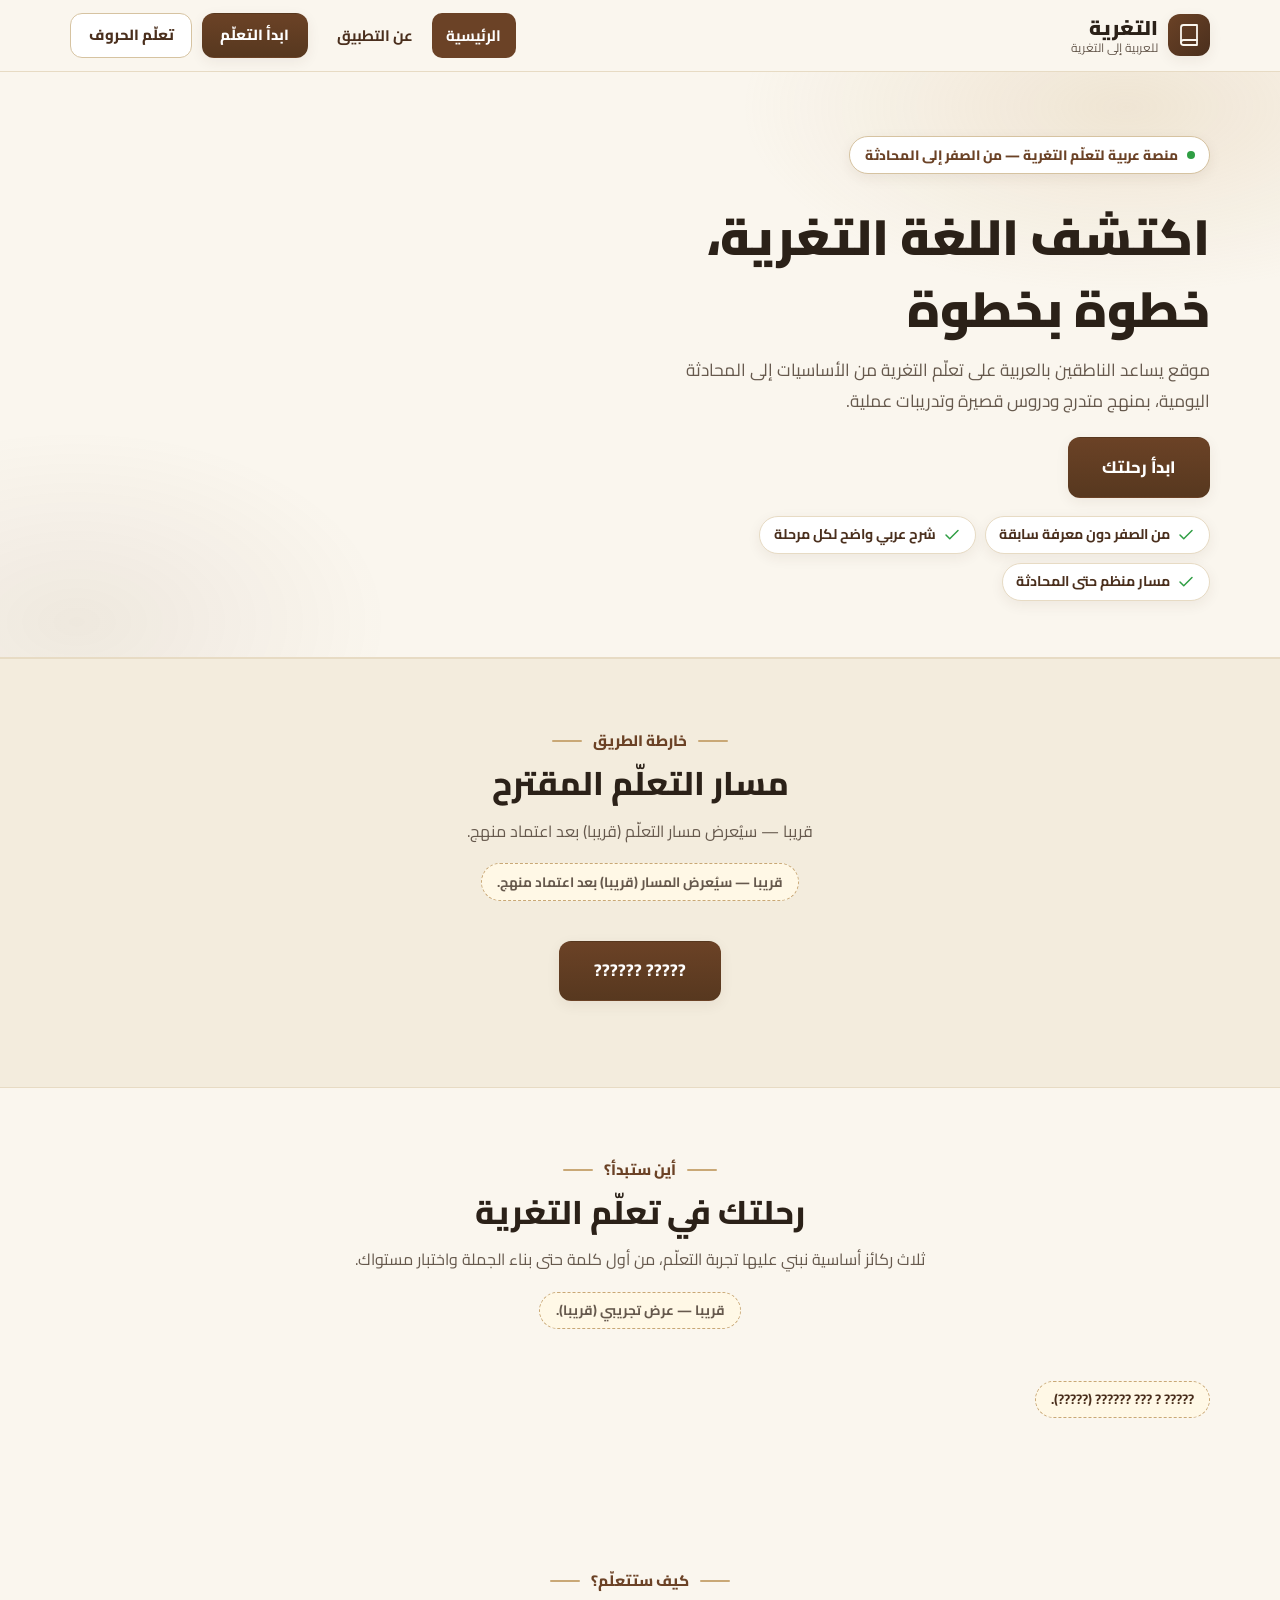
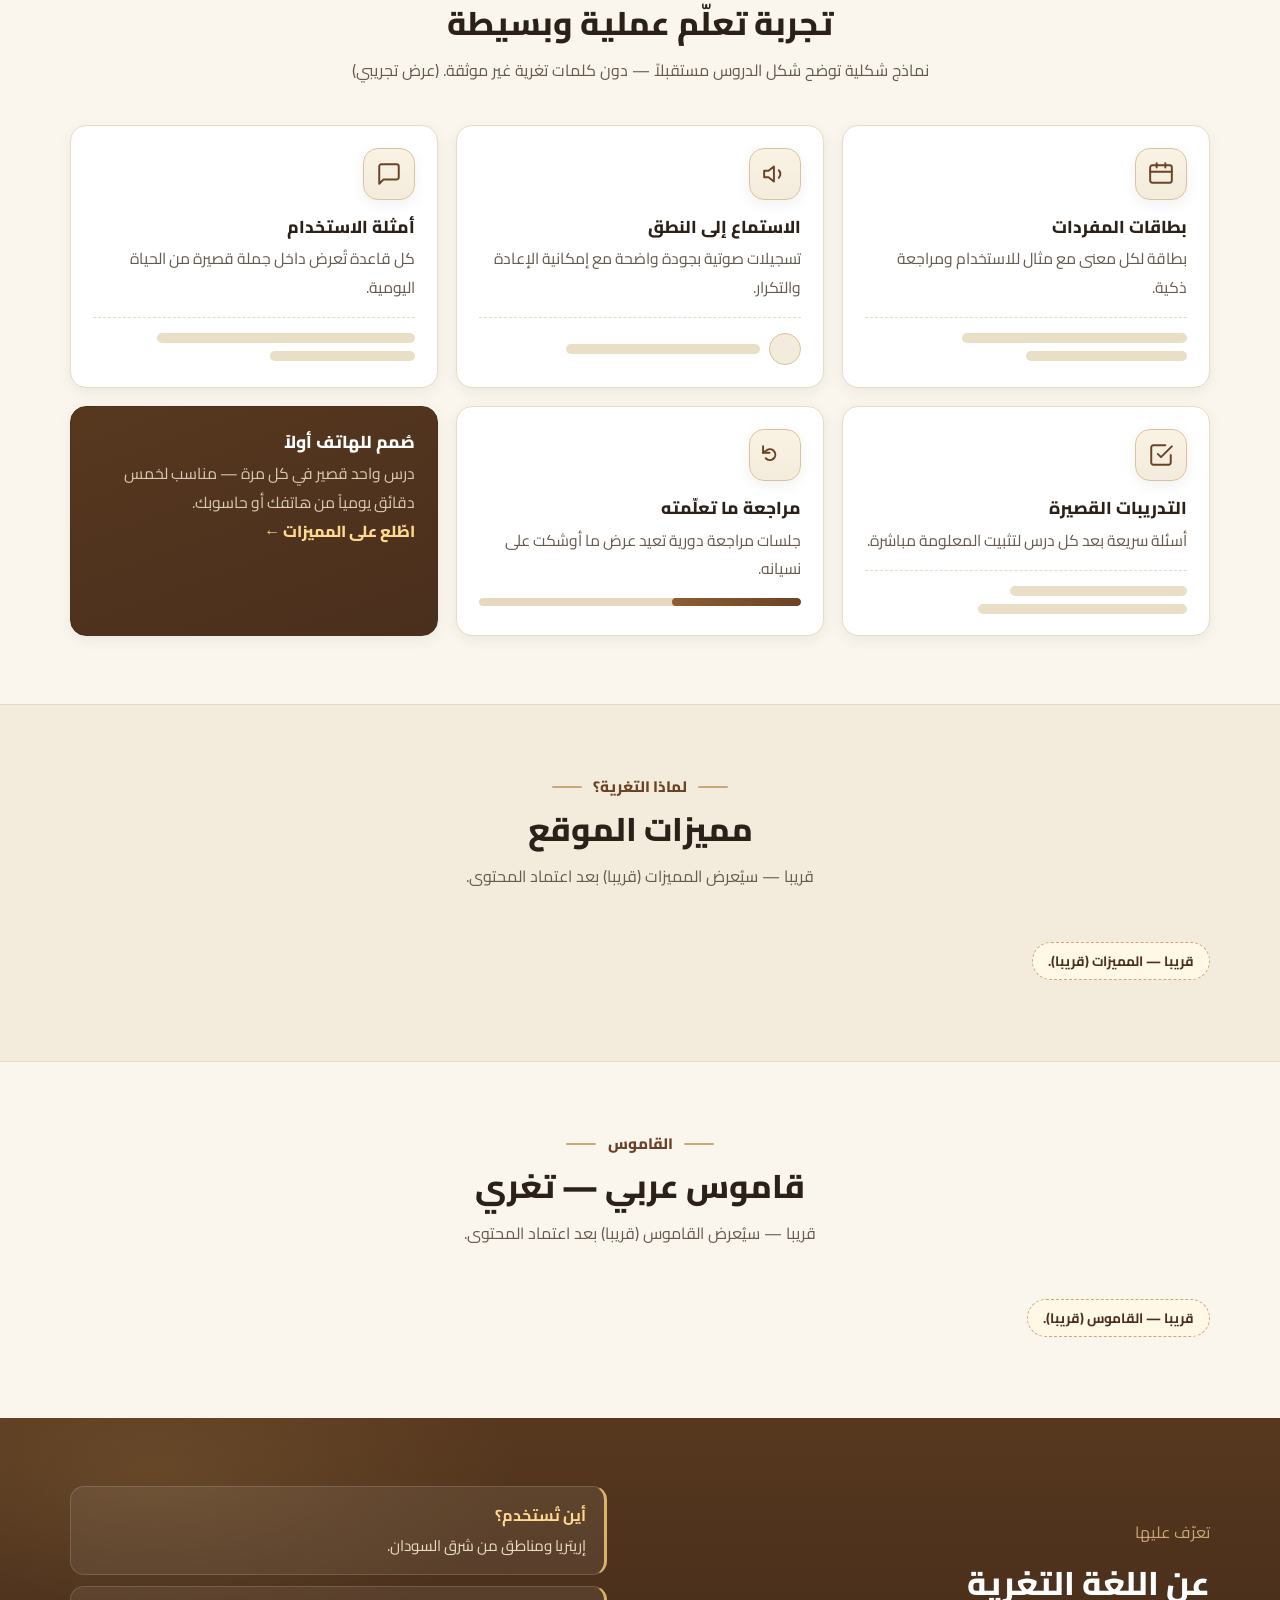
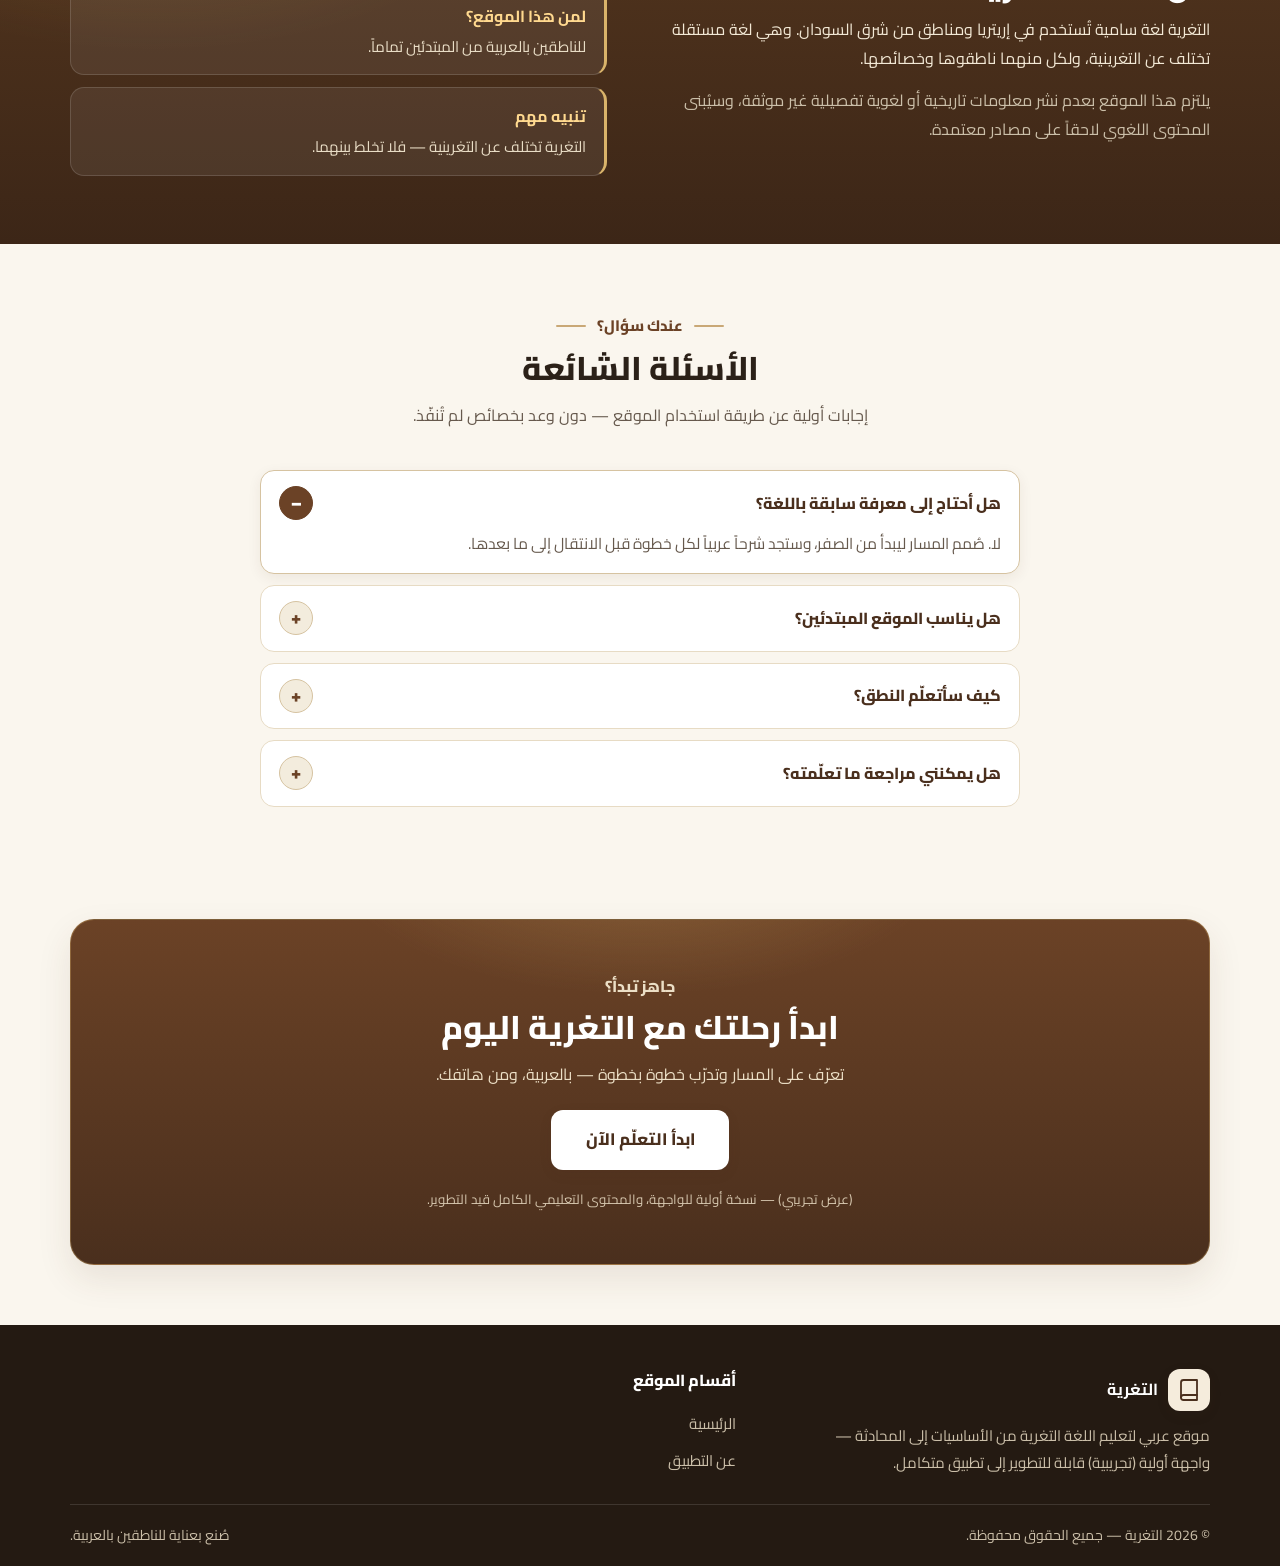
==== commit c0a9df73: "إعادة ترتيب: خارطة الطريق فوق أين ستبدأ + زر تعلم الحروف + إفراغ أين ستبدأ" ====
--- a/index.html
+++ b/index.html
@@ -81,7 +81,21 @@
     </section>
 
     <!-- 3. التعريف بالتطبيق -->
-    <section class="section" id="journey">
+    <section class="section section-alt" id="curriculum">
+      <div class="container">
+        <div class="section-head">
+          <p class="kicker">خارطة الطريق</p>
+          <h2>مسار التعلّم المقترح</h2>
+          <p>قريبا — سيُعرض مسار التعلّم (قريبا) بعد اعتماد منهج.</p>
+          <p class="notice">قريبا — سيُعرض المسار (قريبا) بعد اعتماد منهج.</p>
+        </div>
+      </div>
+    
+        <div class="hero-cta center">
+          <a href="letters.html" class="btn btn-primary">????? ??????</a>
+        </div></section>
+
+<section class="section" id="journey">
       <div class="container">
         <div class="section-head">
           <p class="kicker">أين ستبدأ؟</p>
@@ -89,43 +103,12 @@
           <p>ثلاث ركائز أساسية نبني عليها تجربة التعلّم، من أول كلمة حتى بناء الجملة واختبار مستواك.</p>
           <p class="notice">قريبا — عرض تجريبي (قريبا).</p>
         </div>
-        <div class="grid-3">
-          <article class="card">
-            <span class="icon" aria-hidden="true">
-              <svg viewBox="0 0 24 24" fill="none" stroke="currentColor" stroke-width="1.8" stroke-linecap="round" stroke-linejoin="round"><path d="M4 19.5A2.5 2.5 0 0 1 6.5 17H20"/><path d="M6.5 2H20v20H6.5A2.5 2.5 0 0 1 4 19.5v-15A2.5 2.5 0 0 1 6.5 2z"/><line x1="9" y1="7" x2="15" y2="7"/></svg>
-            </span>
-            <h3>تعلّم الكلمات والعبارات</h3>
-            <p>مفردات مختارة بعناية لمواقف الحياة اليومية، تُعرض في بطاقات قصيرة سهلة الحفظ والمراجعة.</p>
-          </article>
-          <article class="card">
-            <span class="icon" aria-hidden="true">
-              <svg viewBox="0 0 24 24" fill="none" stroke="currentColor" stroke-width="1.8" stroke-linecap="round" stroke-linejoin="round"><polygon points="12 2 2 7 12 12 22 7 12 2"/><polyline points="2 17 12 22 22 17"/><polyline points="2 12 12 17 22 12"/></svg>
-            </span>
-            <h3>افهم القواعد وابنِ الجمل</h3>
-            <p>شرح عربي مبسّط لتركيب الجملة خطوة بخطوة، يساعدك على الانتقال من الحفظ إلى التعبير.</p>
-          </article>
-          <article class="card">
-            <span class="icon" aria-hidden="true">
-              <svg viewBox="0 0 24 24" fill="none" stroke="currentColor" stroke-width="1.8" stroke-linecap="round" stroke-linejoin="round"><circle cx="12" cy="12" r="10"/><circle cx="12" cy="12" r="6"/><circle cx="12" cy="12" r="2"/></svg>
-            </span>
-            <h3>تدرّب واختبر مستواك</h3>
-            <p>تدريبات قصيرة واختبارات مرحلية تكشف تقدمك وتوجهك إلى ما يحتاج إلى مراجعة.</p>
-          </article>
-        </div>
+        <p class="notice">????? ? ??? ?????? (?????).</p>
       </div>
     </section>
 
     <!-- 4. مسار التعلم -->
-    <section class="section section-alt" id="curriculum">
-      <div class="container">
-        <div class="section-head">
-          <p class="kicker">خارطة الطريق</p>
-          <h2>مسار التعلّم المقترح</h2>
-          <p>قريبا — سيُعرض مسار التعلّم (قريبا) بعد اعتماد منهج.</p>
-          <p class="notice">قريبا — سيُعرض المسار (قريبا) بعد اعتماد منهج.</p>
-        </div>
-      </div>
-    </section>
+    
 
     <!-- 5. تجربة التعلم -->
     <section class="section" id="method">
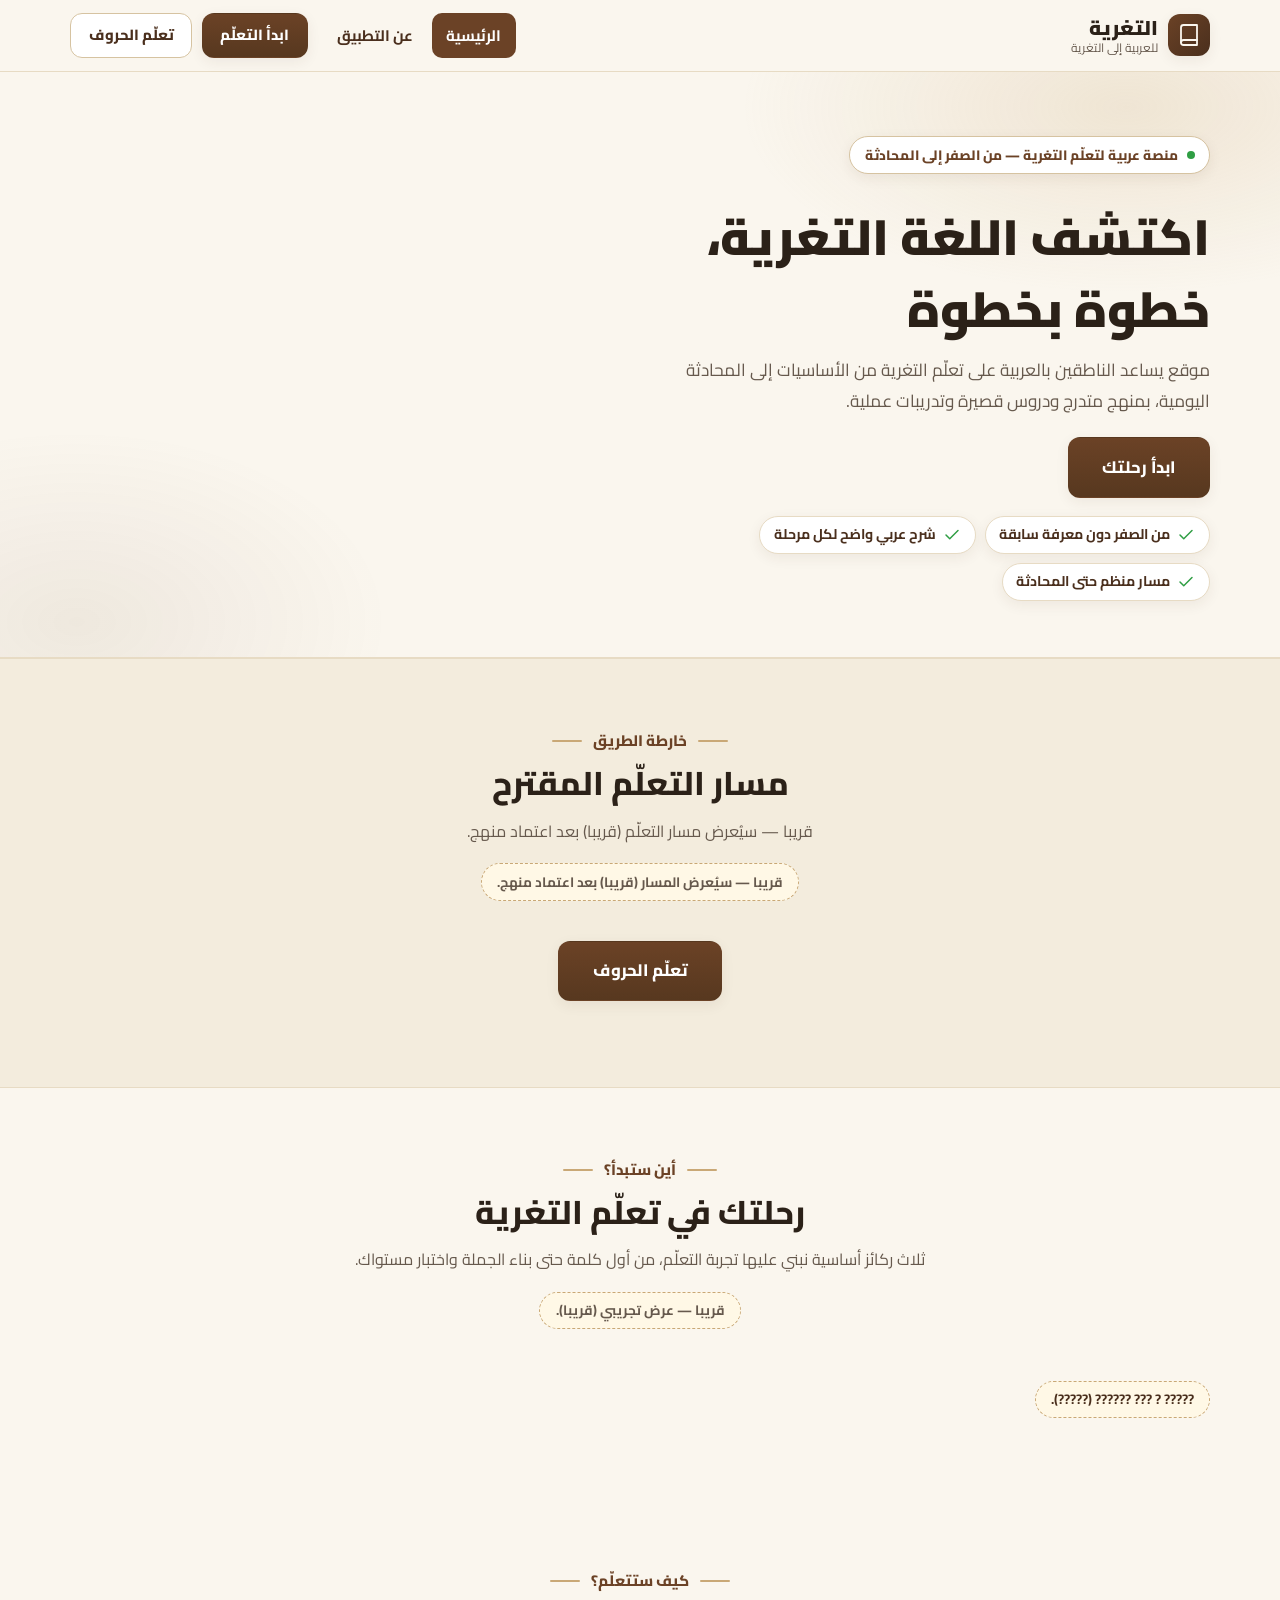
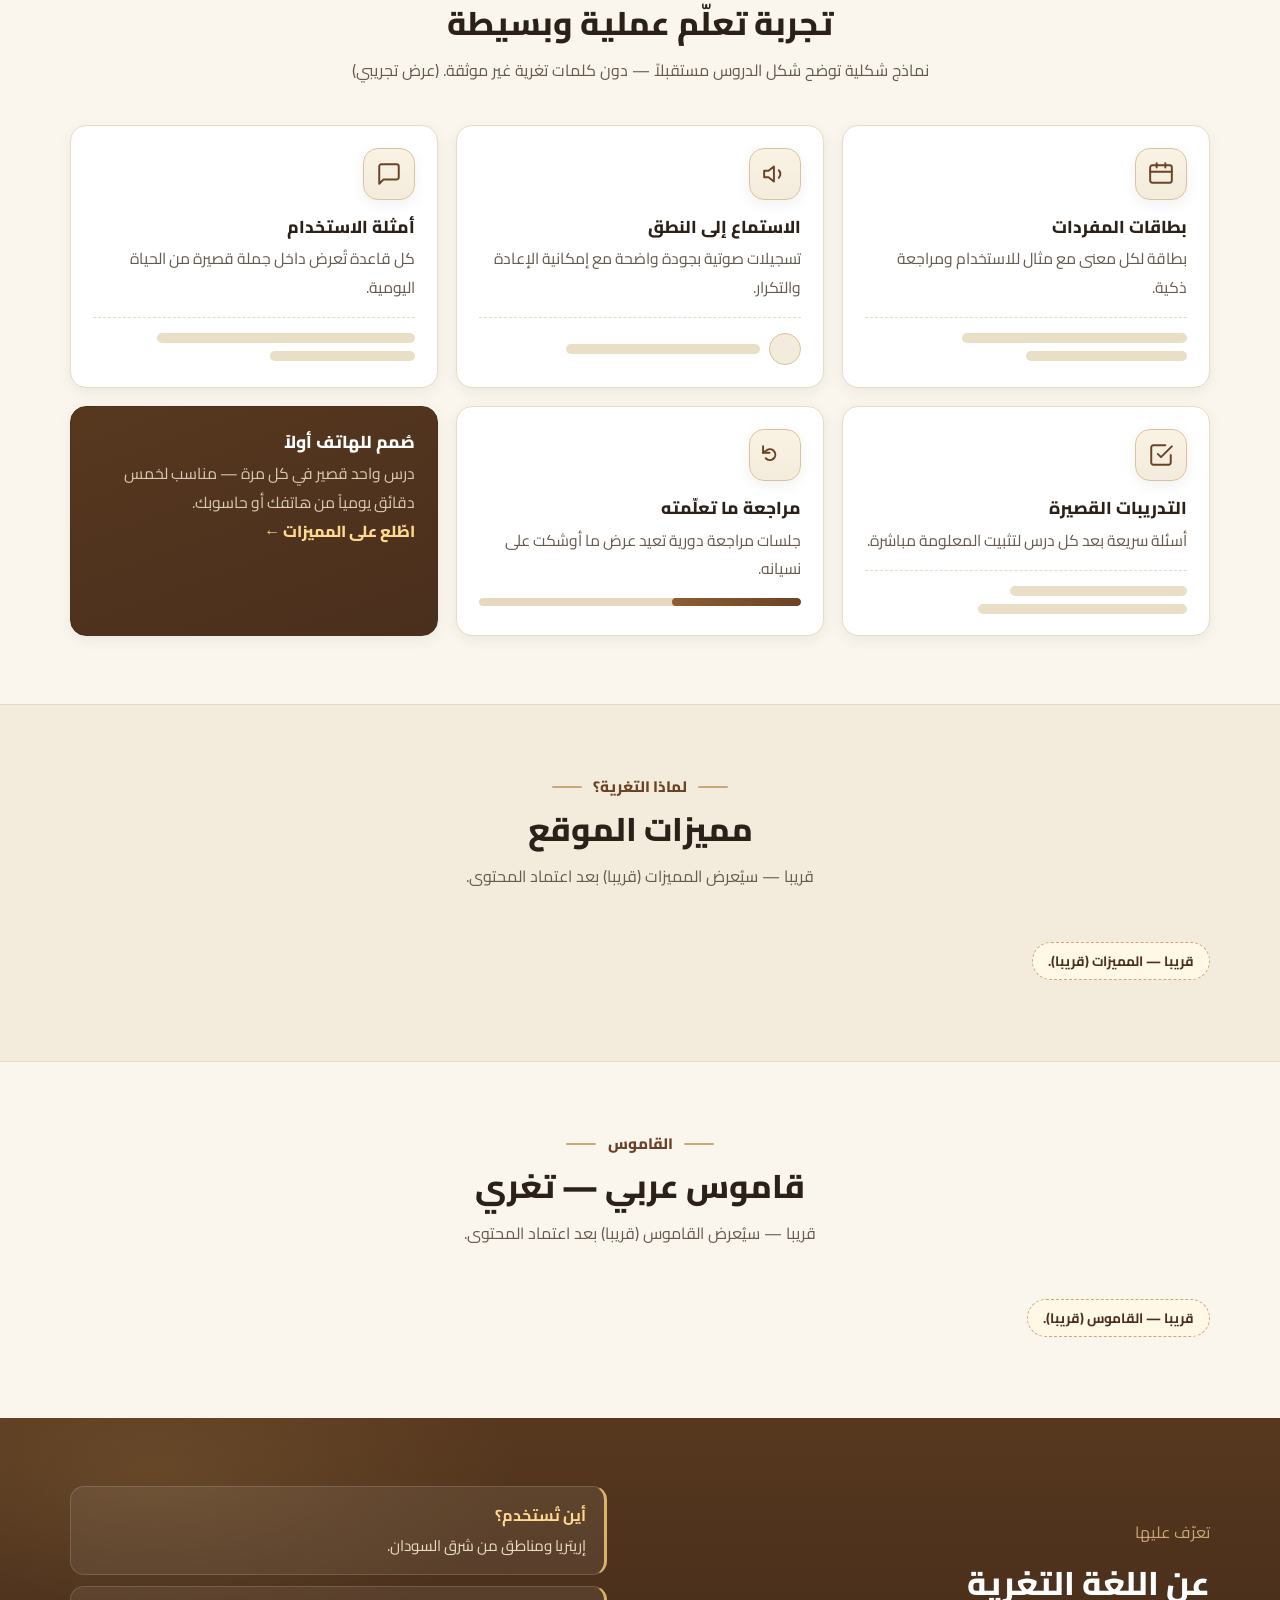
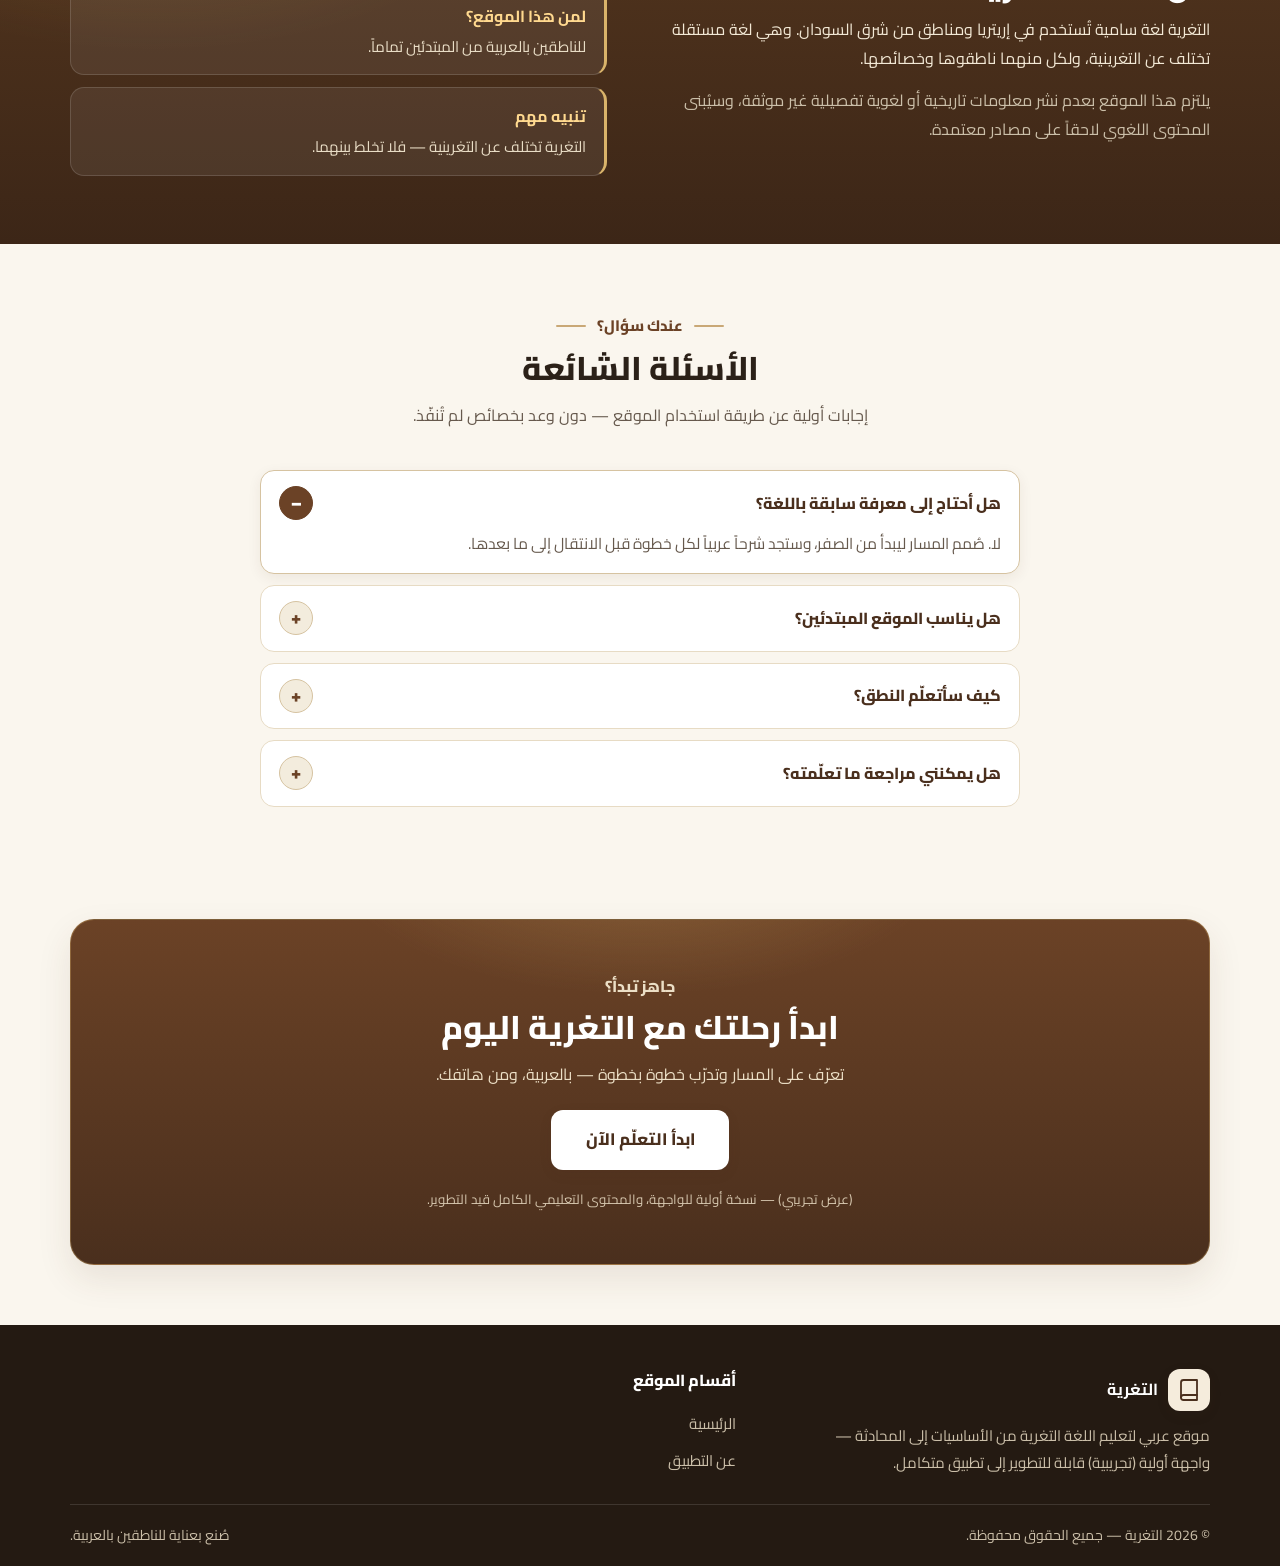
==== commit c3ddc3f2: "تصحيح اسم زر تعلم الحروف" ====
--- a/index.html
+++ b/index.html
@@ -92,7 +92,7 @@
       </div>
     
         <div class="hero-cta center">
-          <a href="letters.html" class="btn btn-primary">????? ??????</a>
+          <a href="letters.html" class="btn btn-primary">تعلّم الحروف</a>
         </div></section>
 
 <section class="section" id="journey">
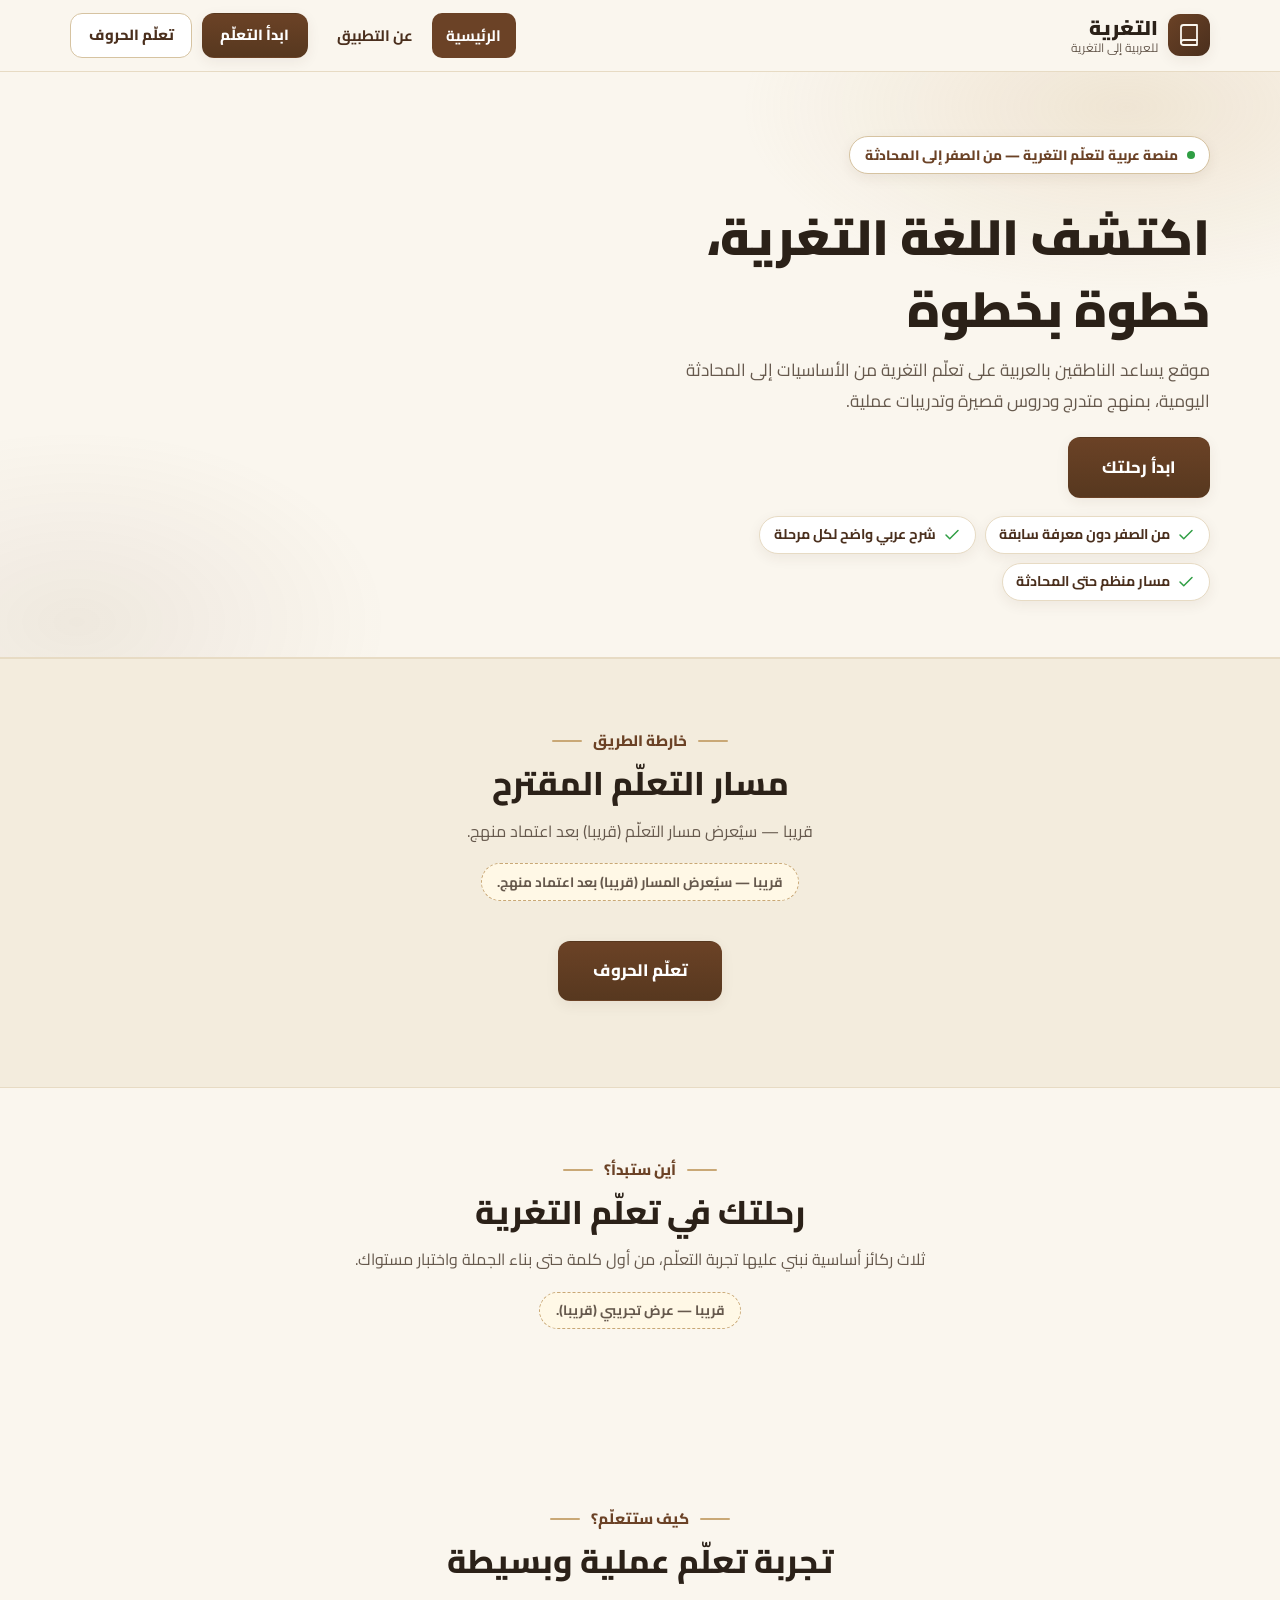
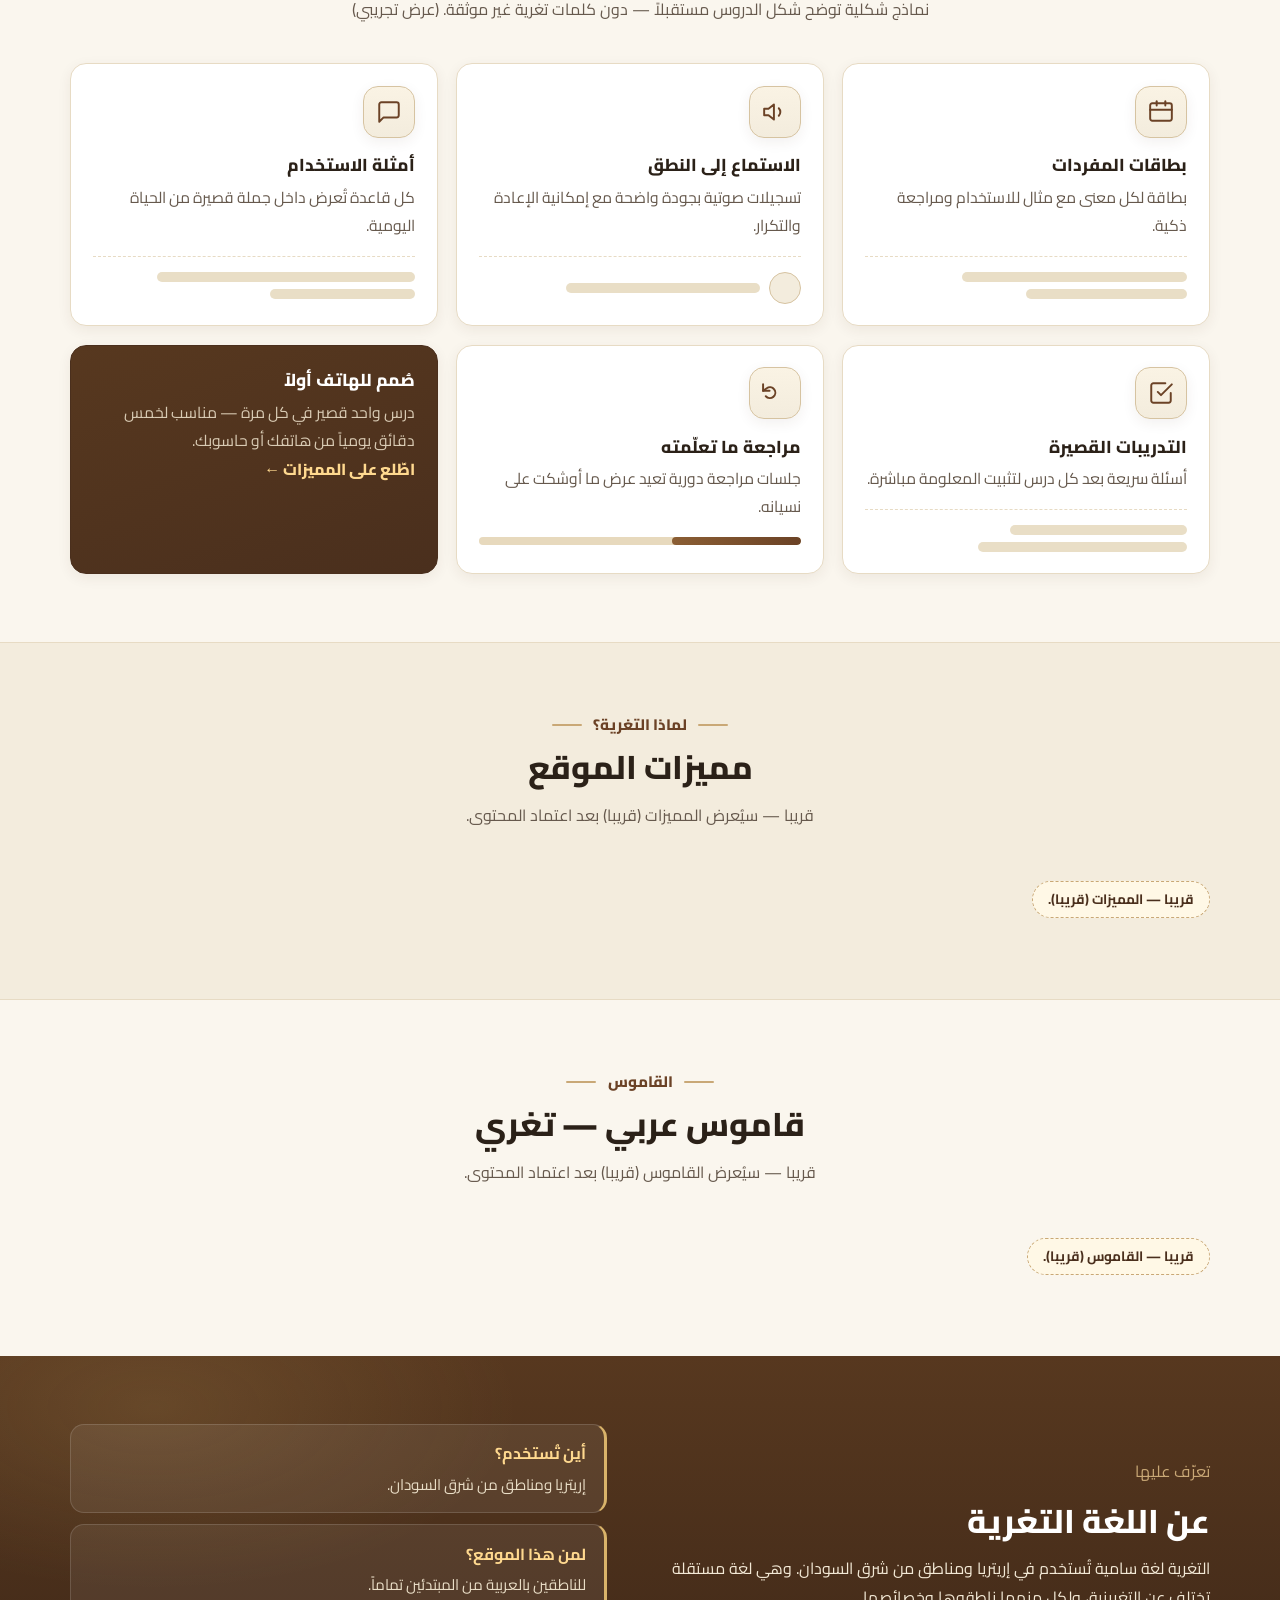
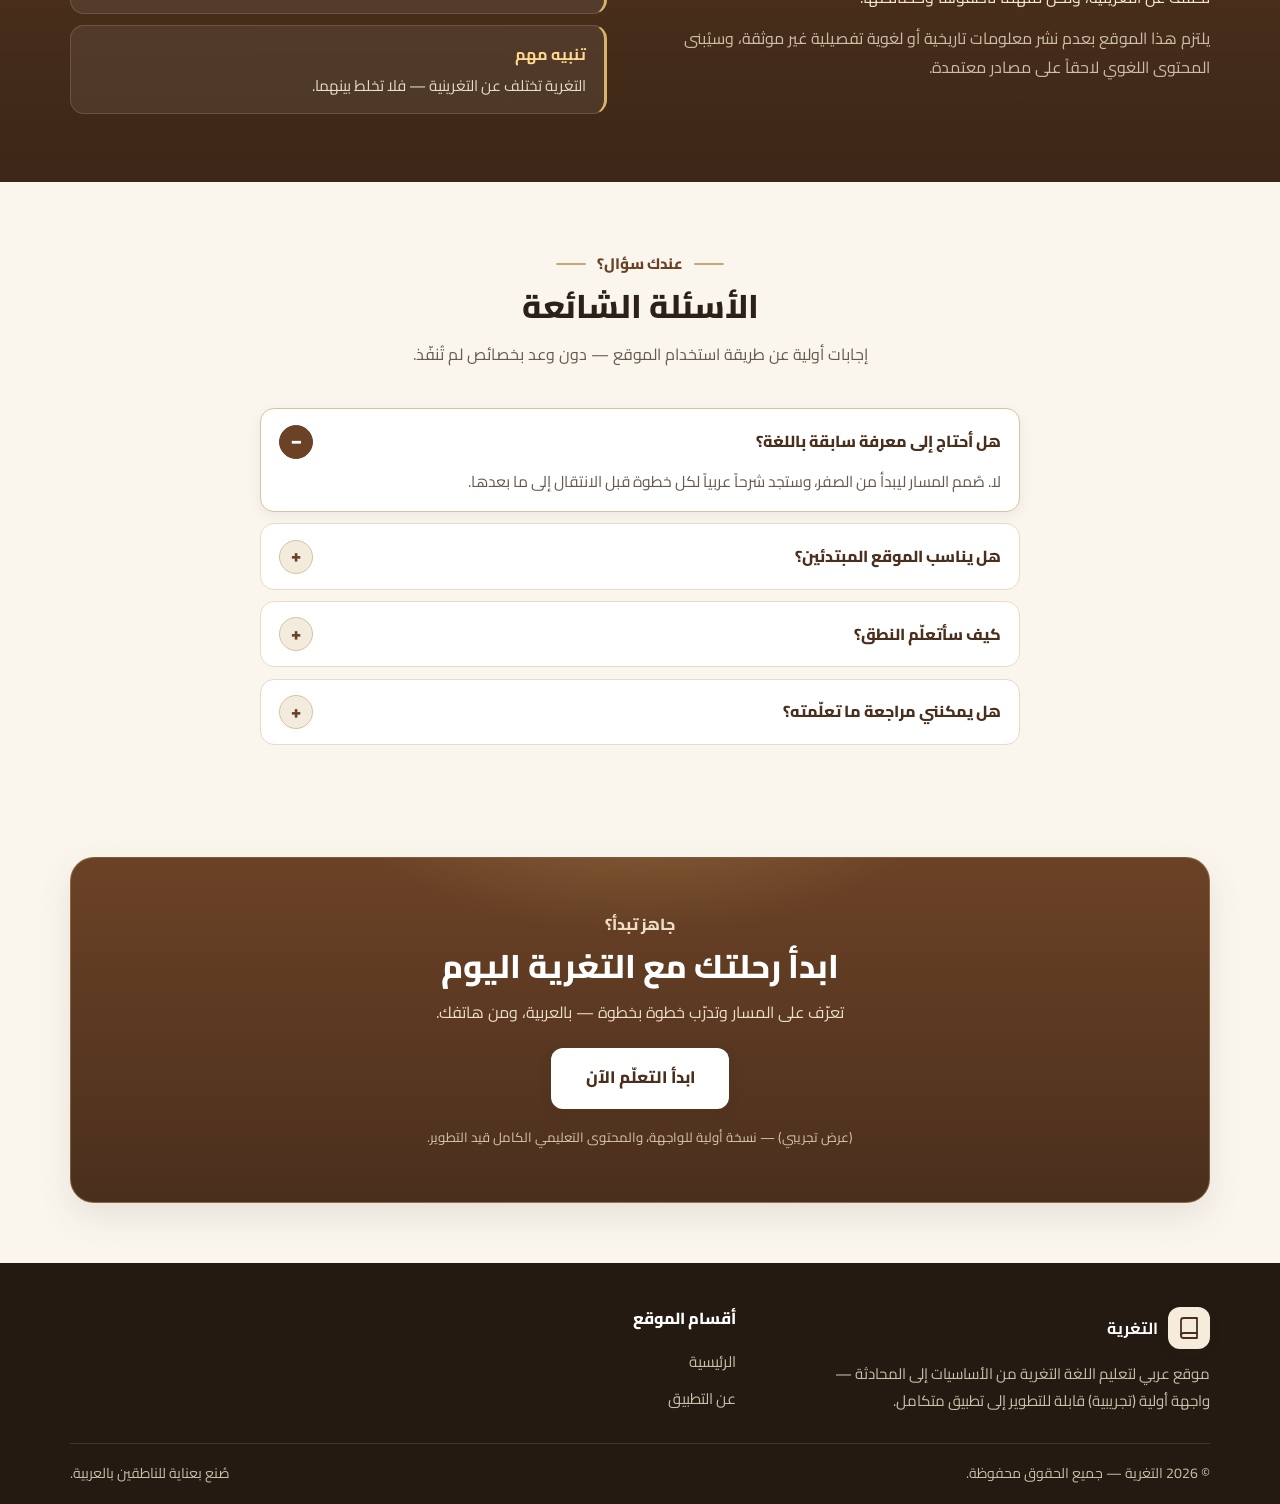
==== commit 059f49ec: "إزالة ملاحظة عرض تجريبي من قسم أين ستبدأ" ====
--- a/index.html
+++ b/index.html
@@ -103,7 +103,7 @@
           <p>ثلاث ركائز أساسية نبني عليها تجربة التعلّم، من أول كلمة حتى بناء الجملة واختبار مستواك.</p>
           <p class="notice">قريبا — عرض تجريبي (قريبا).</p>
         </div>
-        <p class="notice">????? ? ??? ?????? (?????).</p>
+        
       </div>
     </section>
 
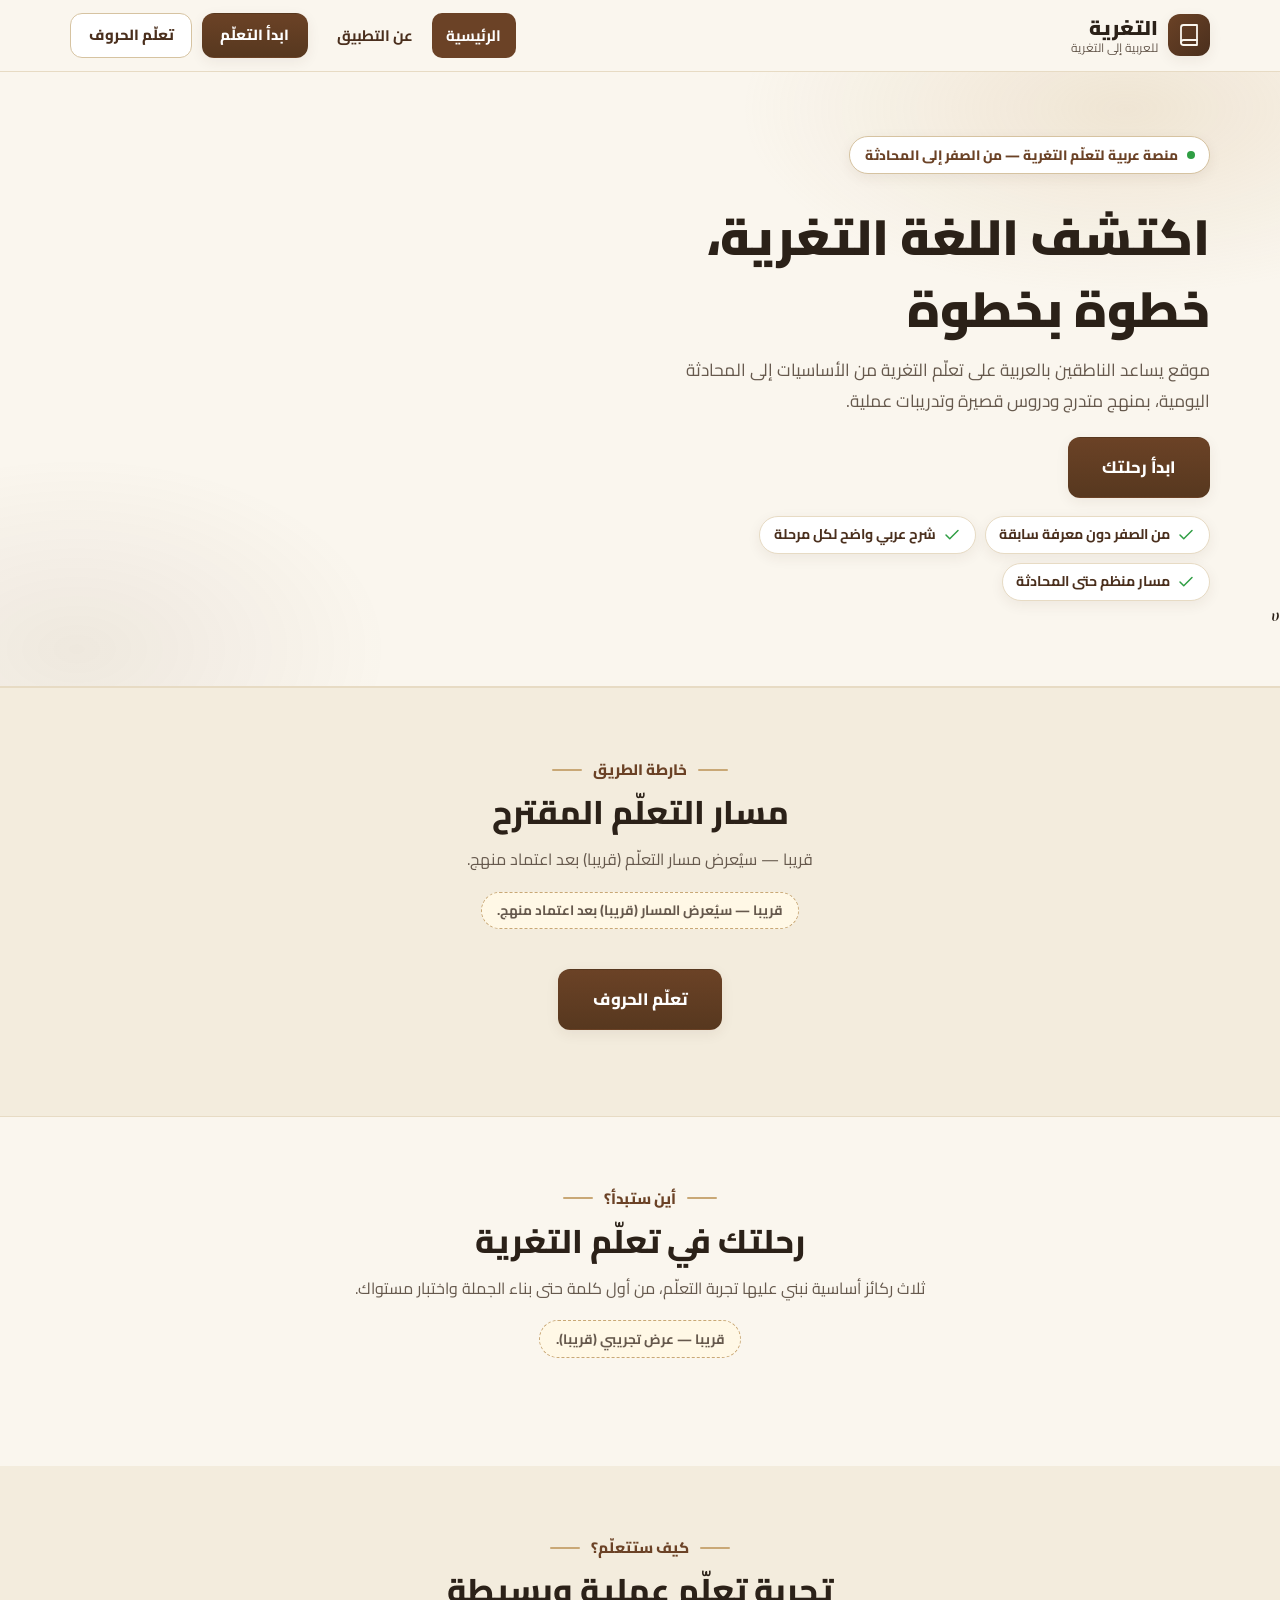
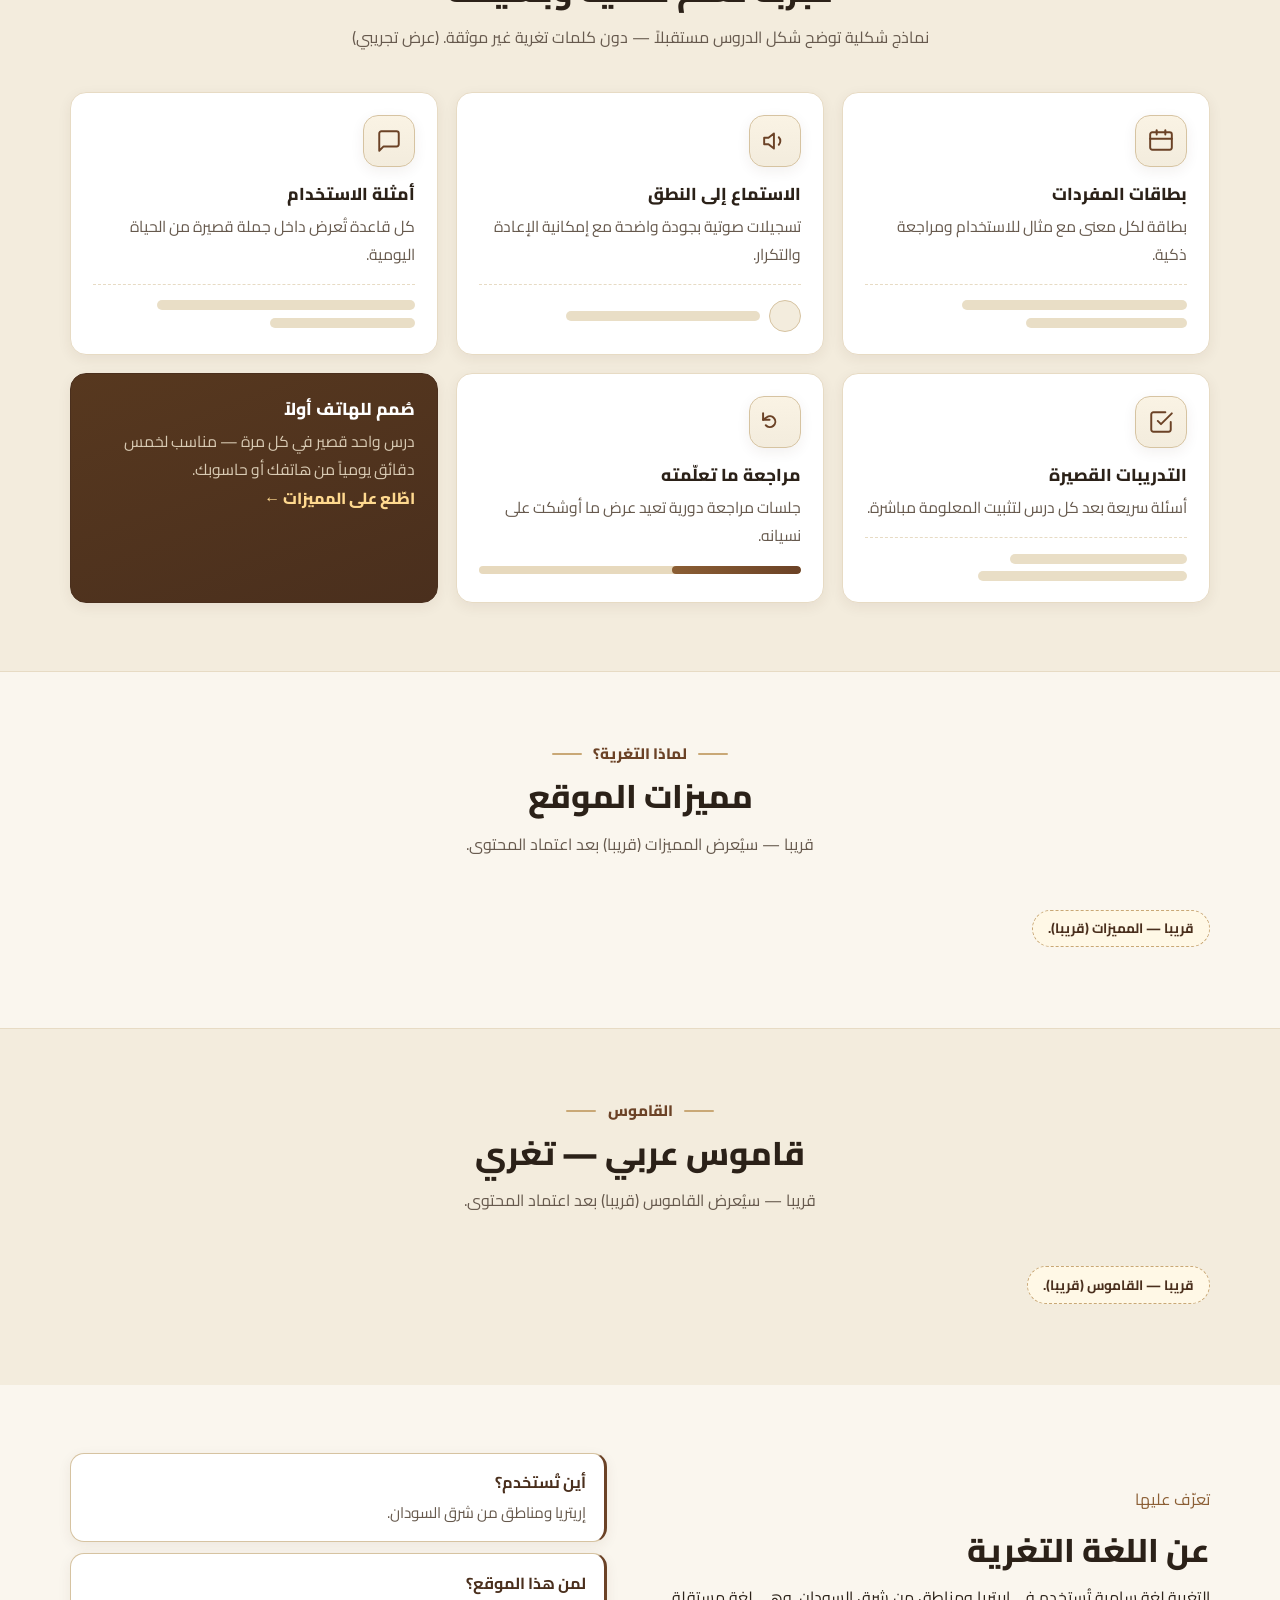
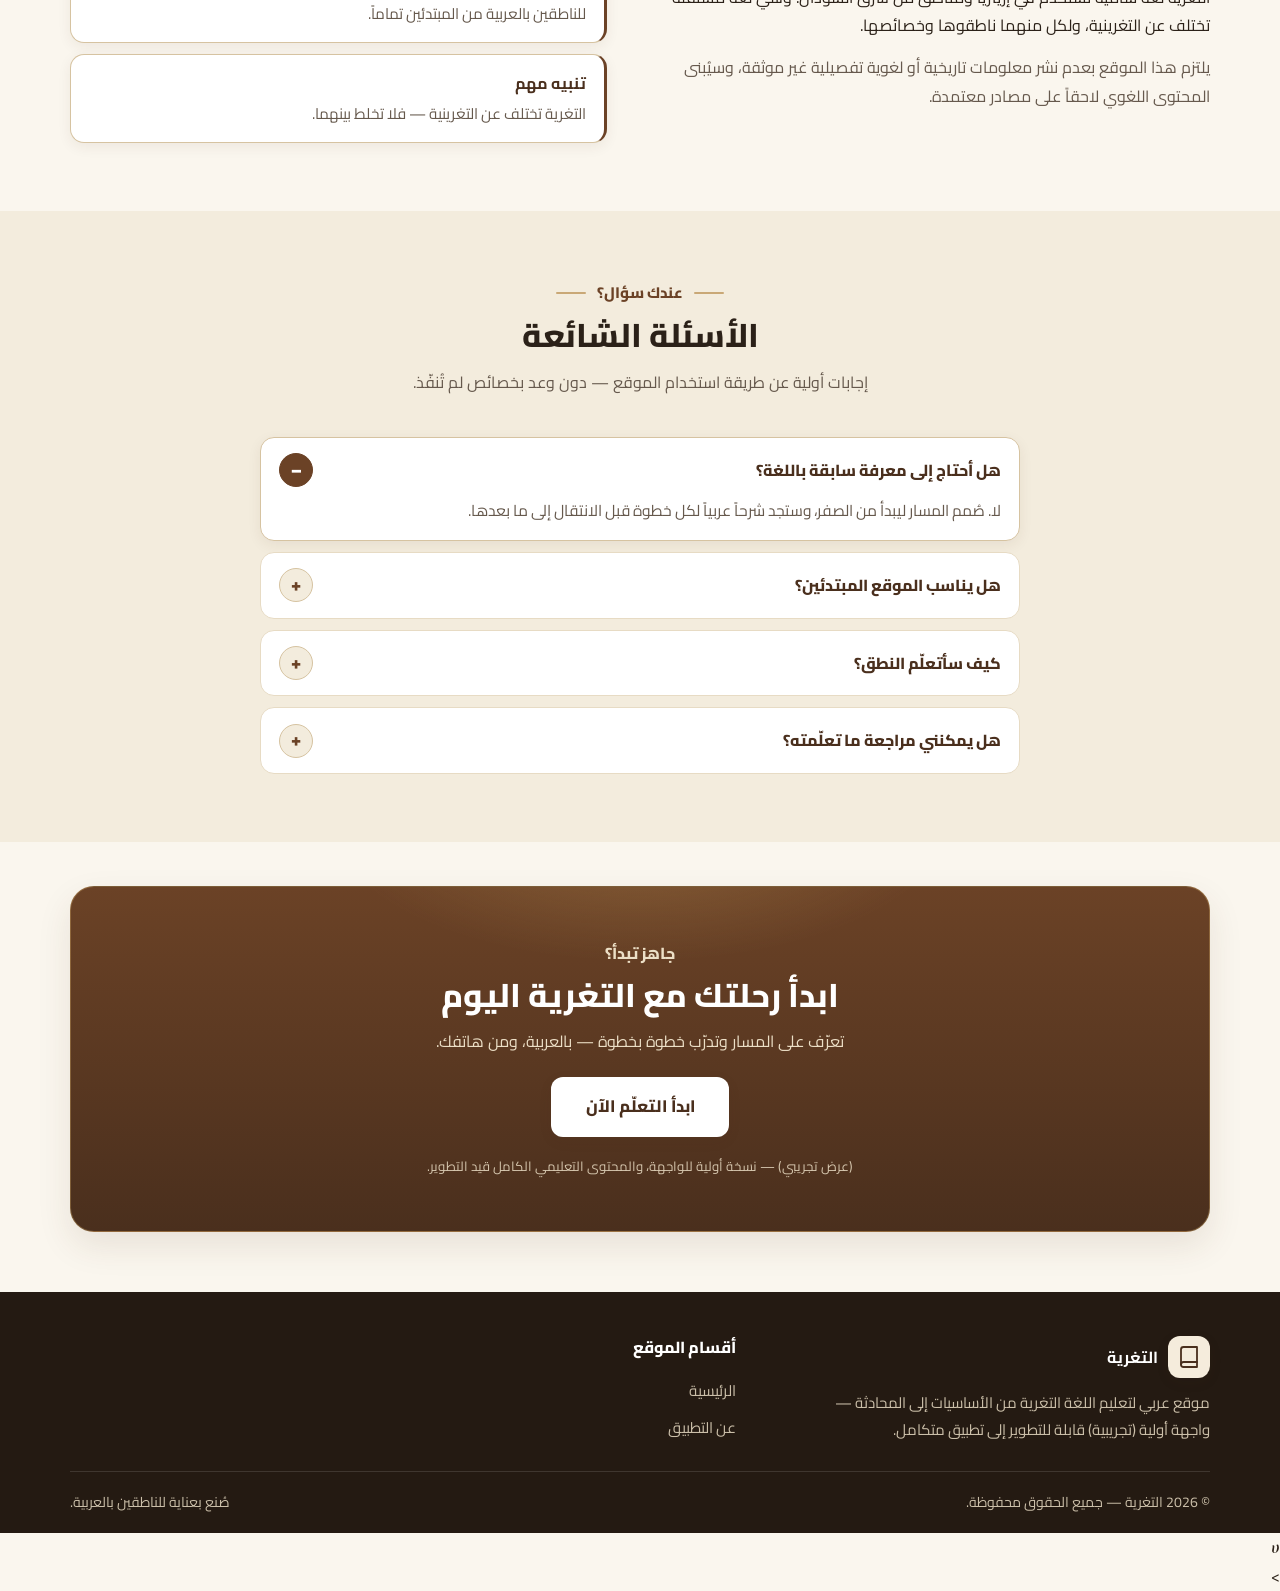
==== commit ffb9fe77: "إضافة صندوق تدوير حروف تغرية في Hero" ====
--- a/index.html
+++ b/index.html
@@ -78,7 +78,14 @@
         </div>
 
       </div>
-    </section>
+    
+
+        <div class="hero-visual" aria-label="مربع حروف تغرية">
+          <div class="letter-cycle" id="letterCycle">
+            <span class="ethiopic-cycle" id="cycleLetter">ሀ</span>
+          </div>
+        </div>
+</section>
 
     <!-- 3. التعريف بالتطبيق -->
     <section class="section section-alt" id="curriculum">
@@ -262,4 +269,10 @@
 
   <script src="app.js"></script>
 </body>
-</html>+</html
+
+        <div class="hero-visual" aria-label="مربع حروف تغرية">
+          <div class="letter-cycle" id="letterCycle">
+            <span class="ethiopic-cycle" id="cycleLetter">ሀ</span>
+          </div>
+        </div>>
--- a/styles.css
+++ b/styles.css
@@ -210,6 +210,10 @@
 /* Sections */
 .section { padding: 2.75rem 0; }
 .section-alt { background: var(--bg-alt); border-block: 1px solid var(--border); }
+
+/* ????? ????? ??? ??? ??????? */
+#home, #journey, #features, #about, #start { background-color: var(--bg); }
+#curriculum, #method, #dictionary, #faq { background-color: var(--bg-alt); }
 .section-head { text-align: center; max-width: 660px; margin: 0 auto 2rem; }
 .section-head .kicker {
   display: flex; align-items: center; justify-content: center; gap: 0.7rem;
@@ -218,7 +222,7 @@
 .section-head .kicker::before, .section-head .kicker::after {
   content: ""; width: 30px; height: 2px; border-radius: 2px; background: var(--brown-300);
 }
-.kicker-light { color: var(--brown-300); }
+.kicker-light { color: var(--brown-500); }
 .section-head h2 { margin-bottom: 0.55rem; }
 .section-head > p { color: var(--muted); margin-bottom: 0.4rem; }
 .section-head > p:last-child { margin-bottom: 0; }
@@ -309,28 +313,27 @@
 .teaser-note { font-size: 0.9rem; color: var(--muted); }
 .teaser .btn { margin-top: 0.6rem; }
 
-/* About dark */
+/* About (light, to keep two-color alternation) */
 .section-dark {
-  background:
-    radial-gradient(560px 280px at 12% 12%, rgba(217, 179, 106, 0.14), transparent 65%),
-    linear-gradient(180deg, var(--brown-800), #3c2617);
-  color: #f3e9d6;
-}
-.section-dark h2 { color: #fff; }
+  background: var(--bg);
+  color: var(--ink);
+}
+.section-dark h2 { color: var(--ink); }
 .section-dark .section-head { text-align: start; margin-inline: 0; max-width: none; }
 .section-dark .section-head .kicker { justify-content: flex-start; }
 .section-dark .section-head .kicker::after { display: none; }
-.muted-light { color: #cbbfa9; margin-bottom: 0; }
+.muted-light { color: var(--muted); margin-bottom: 0; }
 .about-grid { display: grid; gap: 1.5rem; }
 .about-list { list-style: none; margin: 0; padding: 0; display: grid; gap: 0.7rem; }
 .about-list li {
-  background: rgba(255, 255, 255, 0.07);
-  border: 1px solid rgba(255, 255, 255, 0.14);
-  border-inline-start: 3px solid var(--gold);
+  background: #fff;
+  border: 1px solid var(--border-strong);
+  border-inline-start: 3px solid var(--brown-700);
   border-radius: 14px; padding: 0.9rem 1.1rem; display: grid; gap: 0.15rem;
-}
-.about-list strong { color: #ffd98f; }
-.about-list span { color: #e9ddc6; font-size: 0.95rem; }
+  box-shadow: var(--shadow-sm);
+}
+.about-list strong { color: var(--brown-900); }
+.about-list span { color: var(--muted); font-size: 0.95rem; }
 
 /* FAQ */
 .faq { display: grid; gap: 0.7rem; }
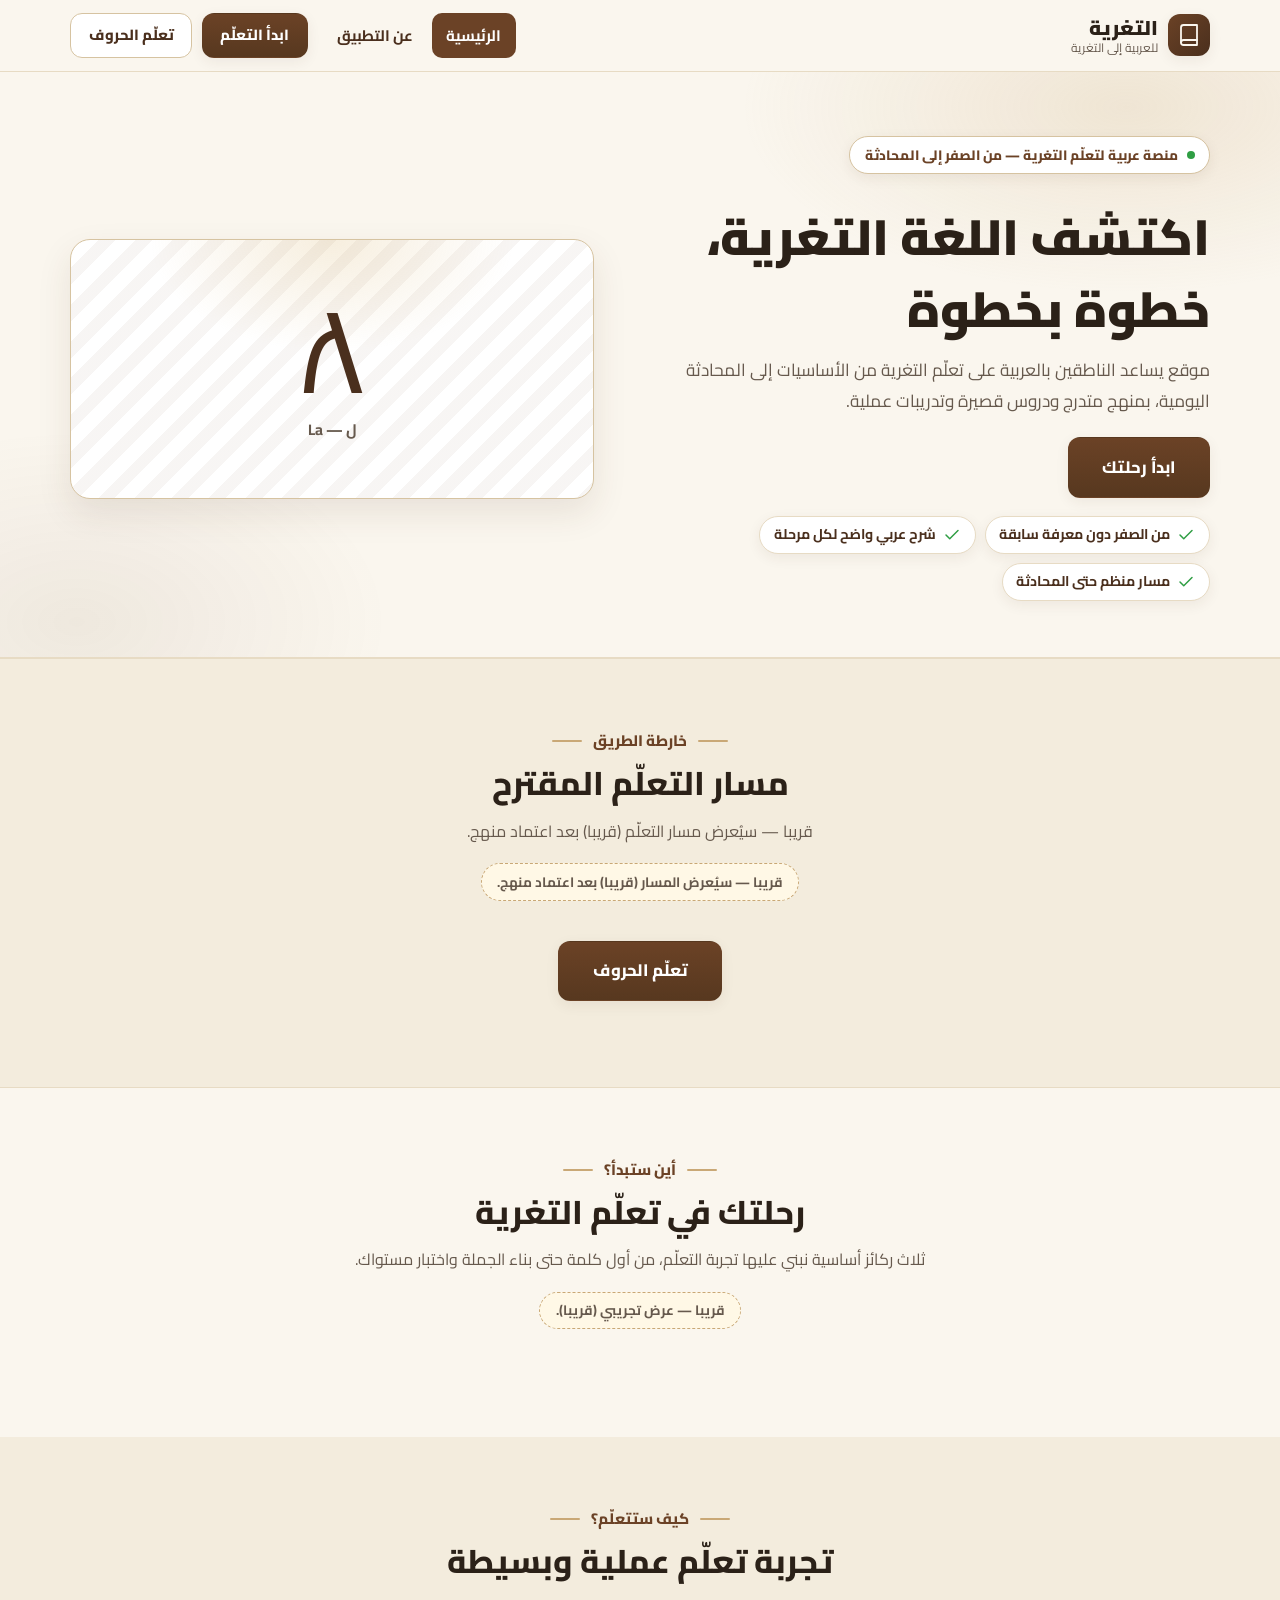
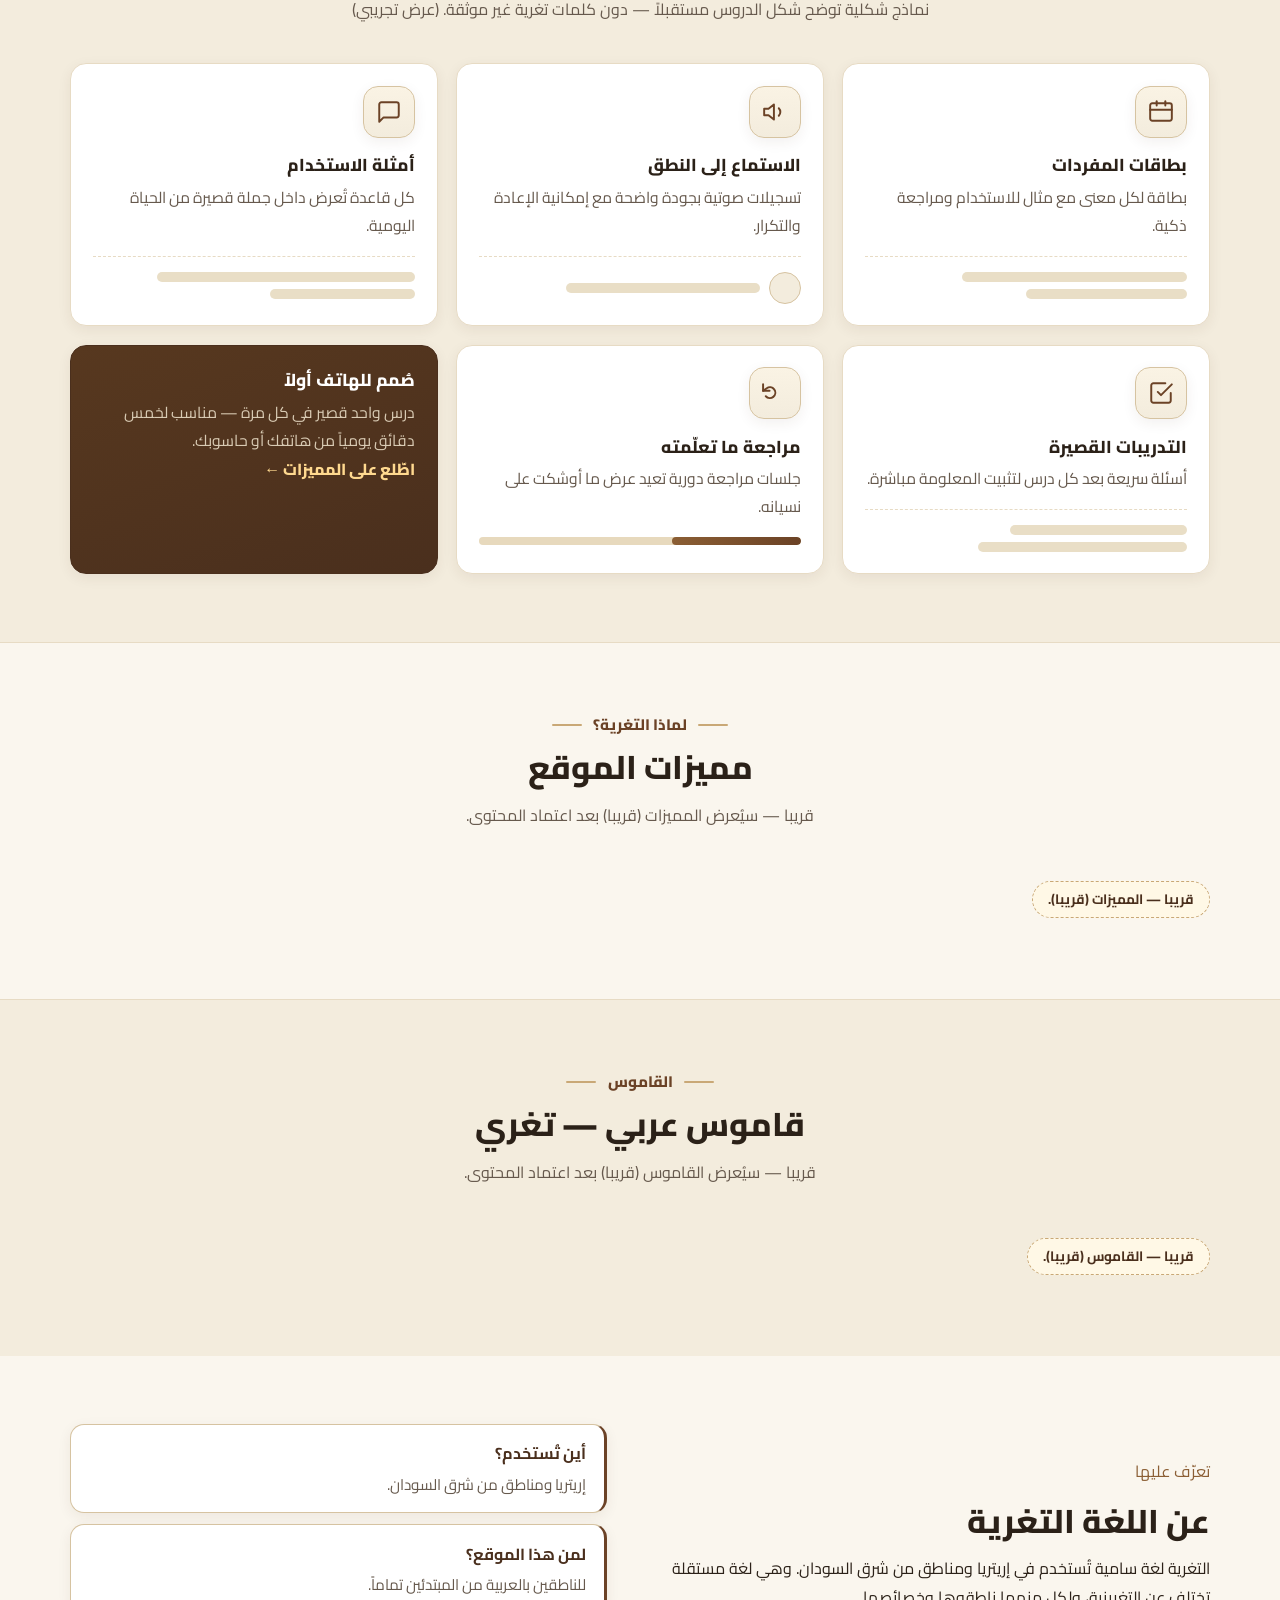
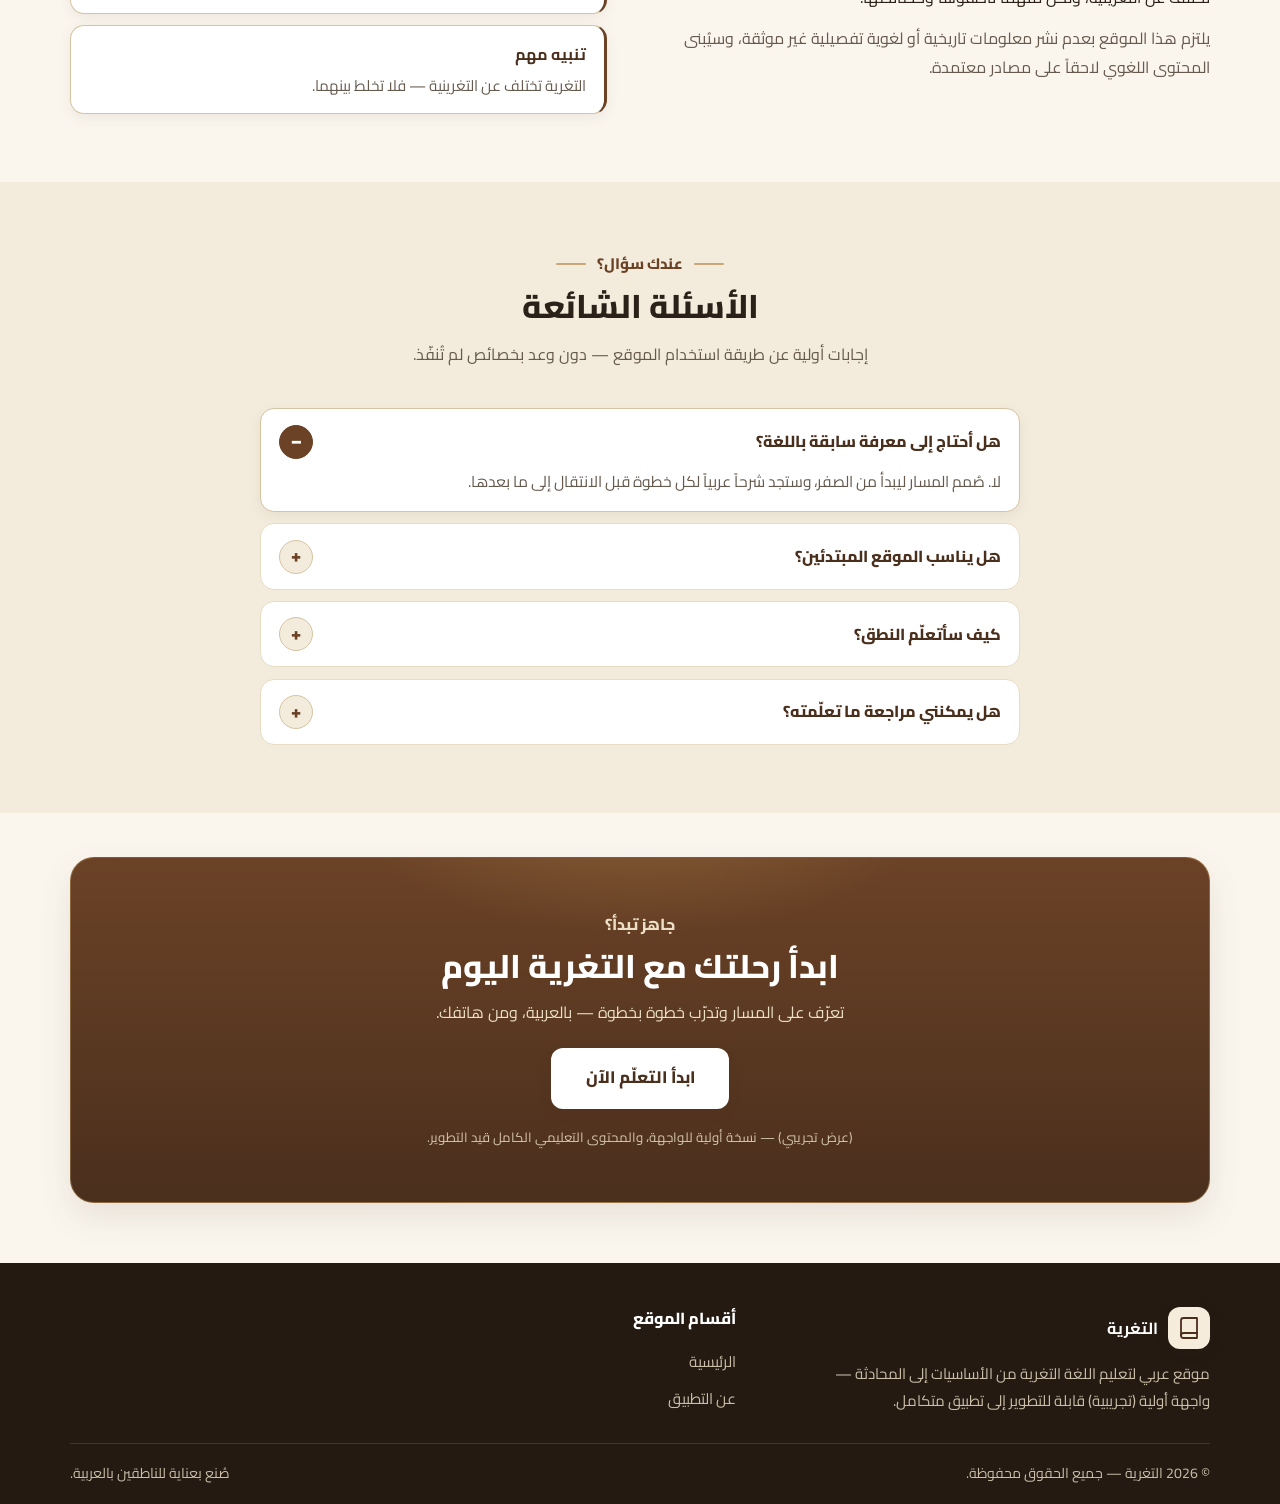
==== commit 83707675: "تحديث: مربع حروف تغرية دوّار في الصفحة الرئيسية" ====
--- a/index.html
+++ b/index.html
@@ -9,6 +9,7 @@
   <link rel="preconnect" href="https://fonts.gstatic.com" crossorigin />
   <link href="https://fonts.googleapis.com/css2?family=Cairo:wght@400;500;600;700;800;900&display=swap" rel="stylesheet" />
   <link rel="stylesheet" href="styles.css" />
+  <link href="https://fonts.googleapis.com/css2?family=Noto+Sans+Ethiopic:wght@400;700;900&display=swap" rel="stylesheet" />
   <link rel="icon" href="data:image/svg+xml,%3Csvg xmlns='http://www.w3.org/2000/svg' viewBox='0 0 32 32'%3E%3Crect width='32' height='32' rx='8' fill='%236B4226'/%3E%3Ctext x='16' y='22' font-size='16' text-anchor='middle' fill='%23FAF6EE' font-family='sans-serif' font-weight='bold'%3E%D8%AA%3C/text%3E%3C/svg%3E" />
 </head>
 <body>
@@ -77,15 +78,14 @@
           </ul>
         </div>
 
-      </div>
-    
-
         <div class="hero-visual" aria-label="مربع حروف تغرية">
           <div class="letter-cycle" id="letterCycle">
-            <span class="ethiopic-cycle" id="cycleLetter">ሀ</span>
+            <span class="ethiopic-cycle" id="cycleLetter" aria-live="polite">ሀ</span>
+            <span class="cycle-caption" id="cycleCaption">هـ — Ha</span>
           </div>
         </div>
-</section>
+      </div>
+    </section>
 
     <!-- 3. التعريف بالتطبيق -->
     <section class="section section-alt" id="curriculum">
@@ -267,12 +267,35 @@
     </div>
   </footer>
 
+  <script src="content/tigre-letters.js"></script>
   <script src="app.js"></script>
+  <script>
+  (function () {
+    var letterEl = document.getElementById('cycleLetter');
+    var captionEl = document.getElementById('cycleCaption');
+    if (!letterEl || !window.TIGRE_LETTERS) return;
+    var letters = window.TIGRE_LETTERS;
+    var i = 0;
+    function render(idx) {
+      var L = letters[idx];
+      letterEl.style.opacity = '0';
+      if (captionEl) captionEl.style.opacity = '0';
+      setTimeout(function () {
+        letterEl.textContent = L.base;
+        if (captionEl) captionEl.textContent = (L.arabicApprox || '') + (L.name ? ' — ' + L.name : '');
+        letterEl.style.opacity = '1';
+        if (captionEl) captionEl.style.opacity = '1';
+      }, 260);
+    }
+    // initial
+    letterEl.textContent = letters[0].base;
+    if (captionEl) captionEl.textContent = (letters[0].arabicApprox || '') + (letters[0].name ? ' — ' + letters[0].name : '');
+    i = 1;
+    setInterval(function () {
+      render(i);
+      i = (i + 1) % letters.length;
+    }, 1700);
+  })();
+  </script>
 </body>
-</html
-
-        <div class="hero-visual" aria-label="مربع حروف تغرية">
-          <div class="letter-cycle" id="letterCycle">
-            <span class="ethiopic-cycle" id="cycleLetter">ሀ</span>
-          </div>
-        </div>>+</html>
--- a/styles.css
+++ b/styles.css
@@ -166,7 +166,54 @@
 }
 .hero-points svg { width: 18px; height: 18px; color: #2f9e44; flex-shrink: 0; }
 
-.hero-visual { min-width: 0; }
+.hero-visual {
+  min-width: 0;
+  position: relative;
+  background: #fff;
+  border: 1px solid var(--border-strong);
+  border-radius: var(--radius-lg);
+  box-shadow: var(--shadow);
+  padding: 2rem 1.5rem;
+  display: grid;
+  place-items: center;
+  min-height: 260px;
+  overflow: hidden;
+  background-image:
+    radial-gradient(260px 160px at 50% 0%, rgba(217, 179, 106, 0.22), transparent 70%);
+}
+.hero-visual::before {
+  content: "";
+  position: absolute;
+  inset: 0;
+  background:
+    repeating-linear-gradient(-45deg, rgba(107, 66, 38, 0.05) 0 12px, transparent 12px 26px);
+  pointer-events: none;
+}
+.letter-cycle {
+  position: relative;
+  z-index: 1;
+  display: grid;
+  place-items: center;
+  gap: 0.6rem;
+  text-align: center;
+  width: 100%;
+}
+.ethiopic-cycle {
+  font-family: "Noto Sans Ethiopic", "Abyssinica SIL", "Nyala", "Ebrima", "Segoe UI", sans-serif;
+  font-size: clamp(4.5rem, 12vw, 7rem);
+  line-height: 1;
+  color: var(--brown-900);
+  transition: opacity 0.28s ease;
+  direction: ltr;
+  unicode-bidi: isolate;
+}
+.cycle-caption {
+  font-size: 0.95rem;
+  font-weight: 700;
+  color: var(--muted);
+  transition: opacity 0.28s ease;
+  min-height: 1.5rem;
+}
 .visual-card {
   position: relative;
   background: #fff; border: 1px solid var(--border-strong);
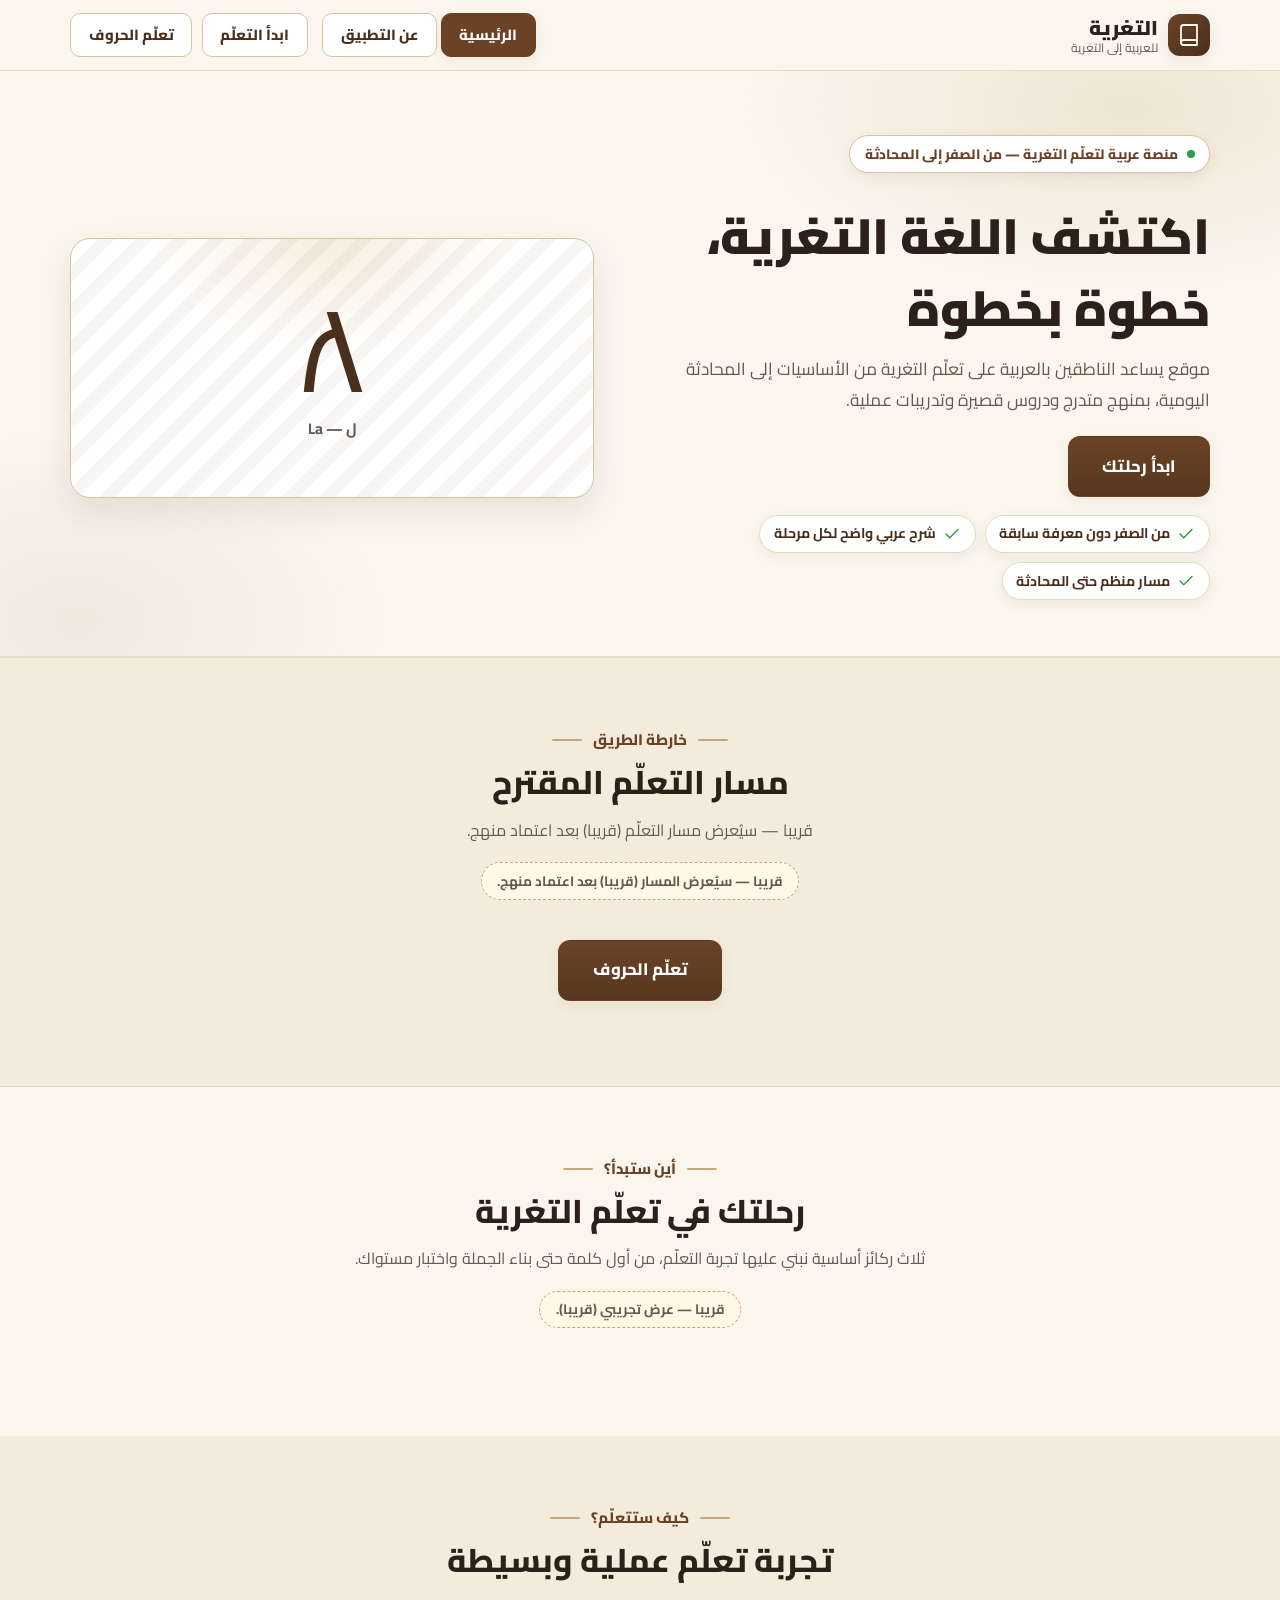
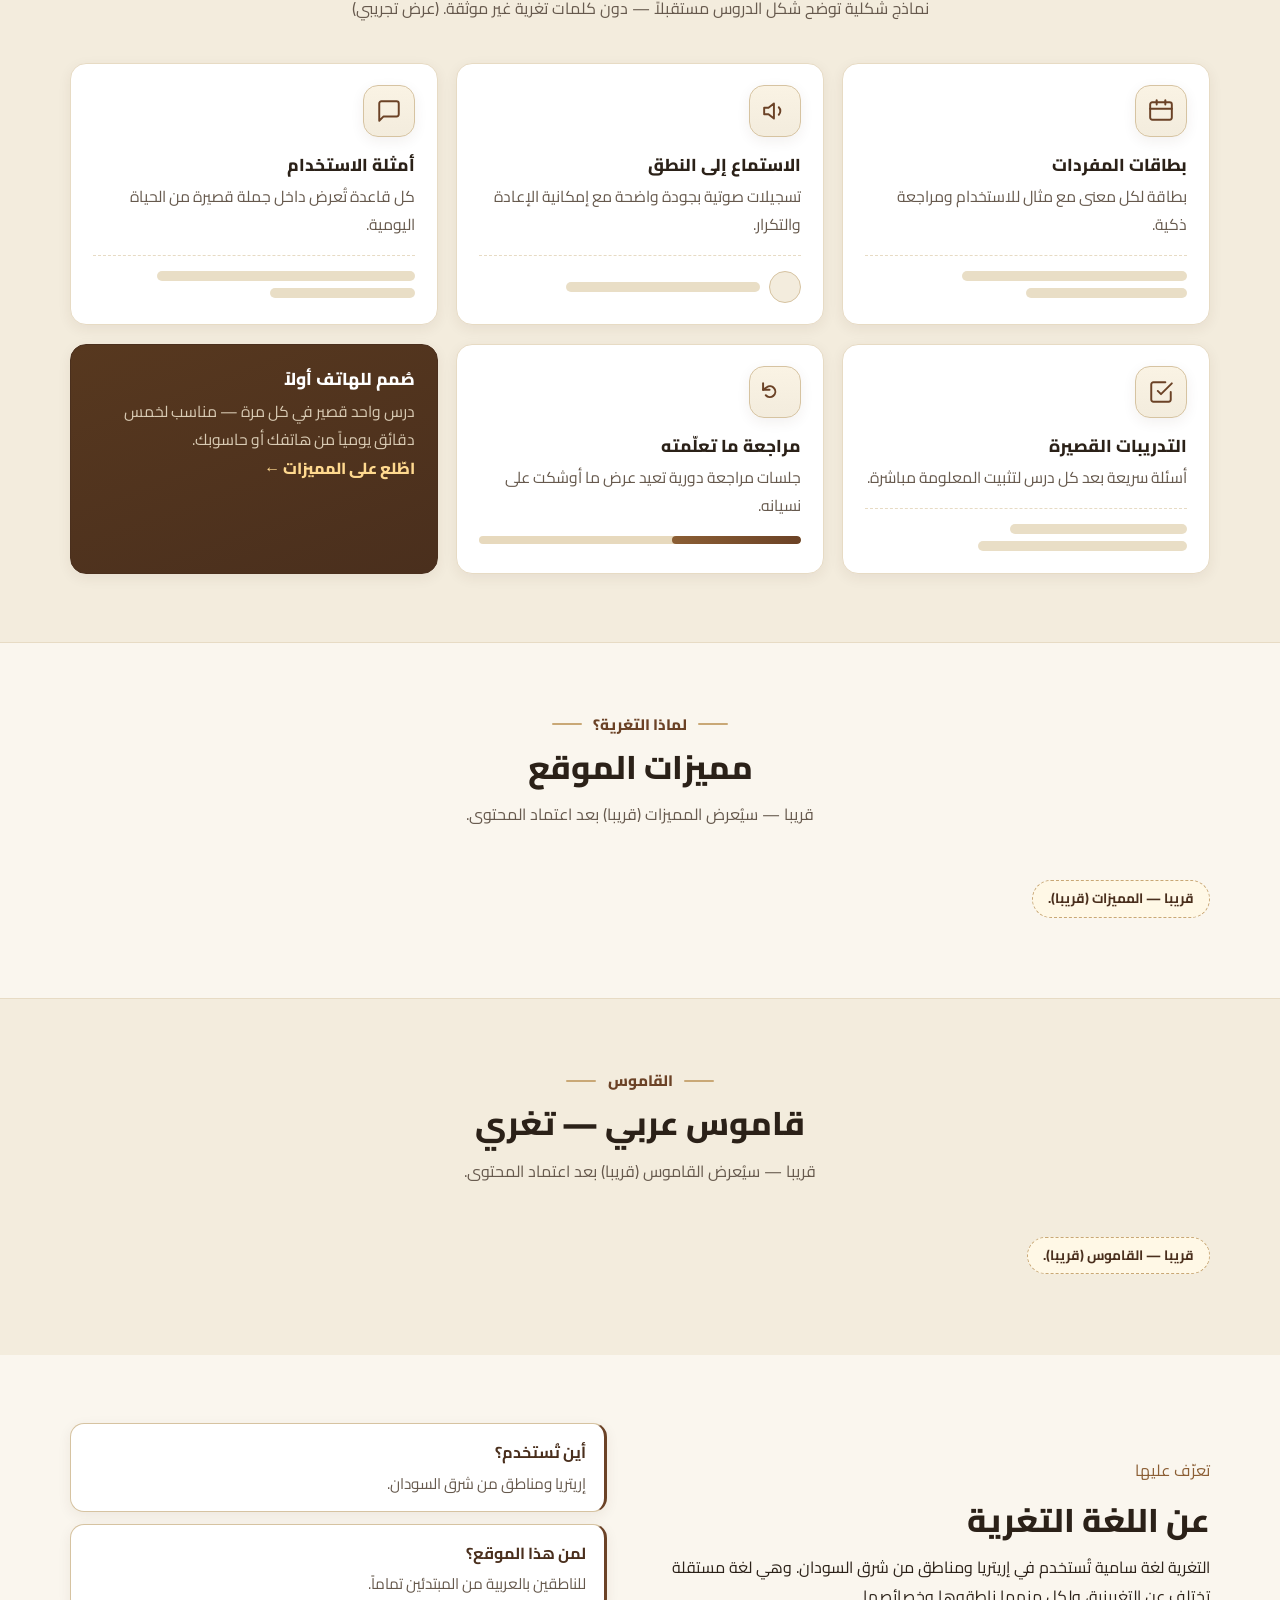
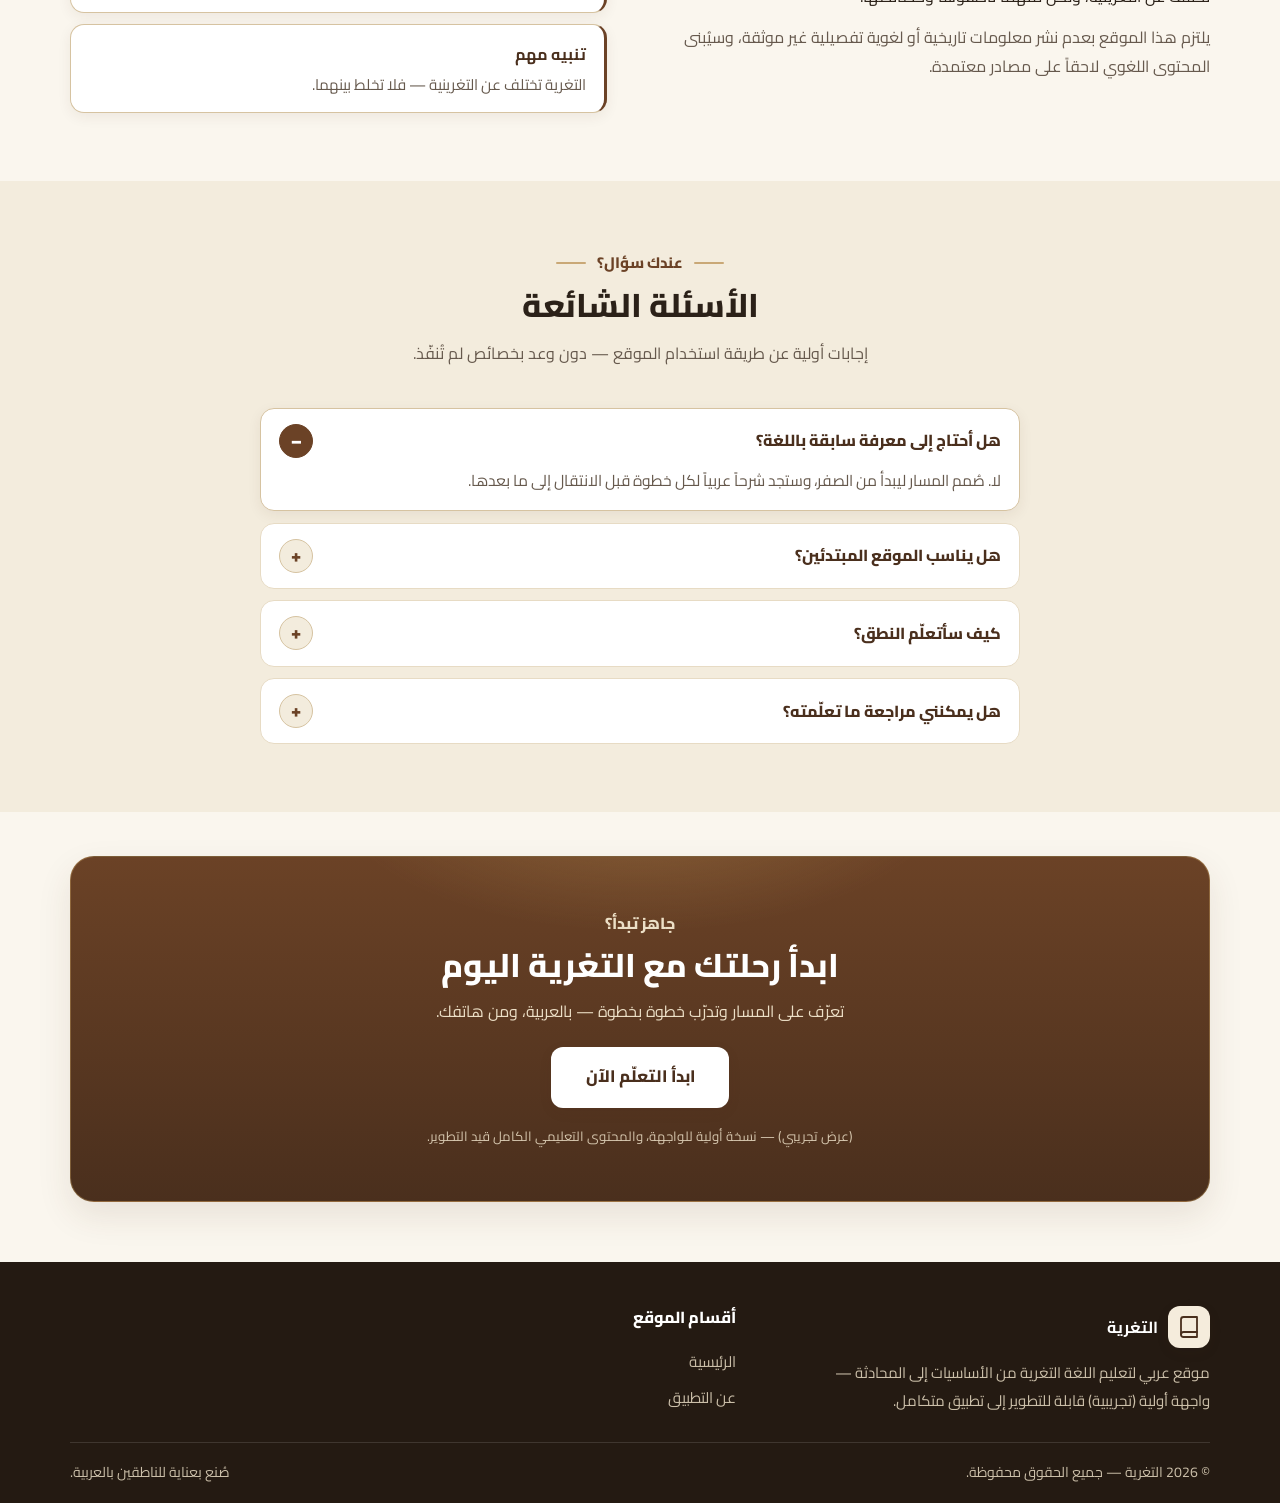
==== commit b2a60172: "توحيد ألوان أزرار الرأس وتمييز النشط باللون البني" ====
--- a/index.html
+++ b/index.html
@@ -29,14 +29,14 @@
       </a>
 
       <nav class="nav" aria-label="التنقل الرئيسي">
-        <a href="#home" class="nav-link is-active">الرئيسية</a>
-        <a href="#about" class="nav-link">عن التطبيق</a>
+        <a href="#home" class="nav-link top-btn is-active">الرئيسية</a>
+        <a href="#about" class="nav-link top-btn">عن التطبيق</a>
       </nav>
 
       <div class="header-actions">
-        <a href="#journey" class="btn btn-primary btn-sm">ابدأ التعلّم</a>
-
-        <a href="letters.html" class="btn btn-secondary btn-sm">تعلّم الحروف</a>        <button class="menu-btn" id="menuBtn" aria-expanded="false" aria-controls="mobileMenu" aria-label="فتح القائمة">
+        <a href="#journey" class="btn top-btn btn-sm">ابدأ التعلّم</a>
+
+        <a href="letters.html" class="btn top-btn btn-sm">تعلّم الحروف</a>        <button class="menu-btn" id="menuBtn" aria-expanded="false" aria-controls="mobileMenu" aria-label="فتح القائمة">
           <svg viewBox="0 0 24 24" fill="none" stroke="currentColor" stroke-width="2" stroke-linecap="round"><line x1="4" y1="7" x2="20" y2="7"/><line x1="4" y1="12" x2="20" y2="12"/><line x1="4" y1="17" x2="20" y2="17"/></svg>
         </button>
       </div>
--- a/styles.css
+++ b/styles.css
@@ -112,6 +112,18 @@
   cursor: not-allowed; border-style: dashed; border-color: var(--border-strong);
 }
 .btn-light { background: #fff; color: var(--brown-900); }
+
+/* أزرار رأس الصفحة موحّدة — النشط فقط بني */
+.top-btn {
+  display: inline-flex; align-items: center; justify-content: center;
+  text-decoration: none; font-weight: 800; font-size: 0.92rem;
+  padding: 0.5rem 1.1rem; min-height: 44px;
+  border-radius: 10px; border: 1px solid var(--border-strong);
+  background: #fff; color: var(--brown-900);
+  transition: background 0.15s ease, color 0.15s ease, border-color 0.15s ease, transform 0.15s ease, box-shadow 0.15s ease;
+}
+.top-btn:hover { background: var(--bg-alt); border-color: var(--brown-500); transform: translateY(-1px); }
+.top-btn.is-active { background: var(--brown-700); color: #fff; border-color: var(--brown-700); box-shadow: var(--shadow-sm); }
 .btn-light:hover { transform: translateY(-1px); box-shadow: 0 10px 24px rgba(0, 0, 0, 0.25); }
 .btn-outline-light { border-color: rgba(255, 255, 255, 0.55); color: #fff; }
 .btn-outline-light:hover { background: rgba(255, 255, 255, 0.12); }
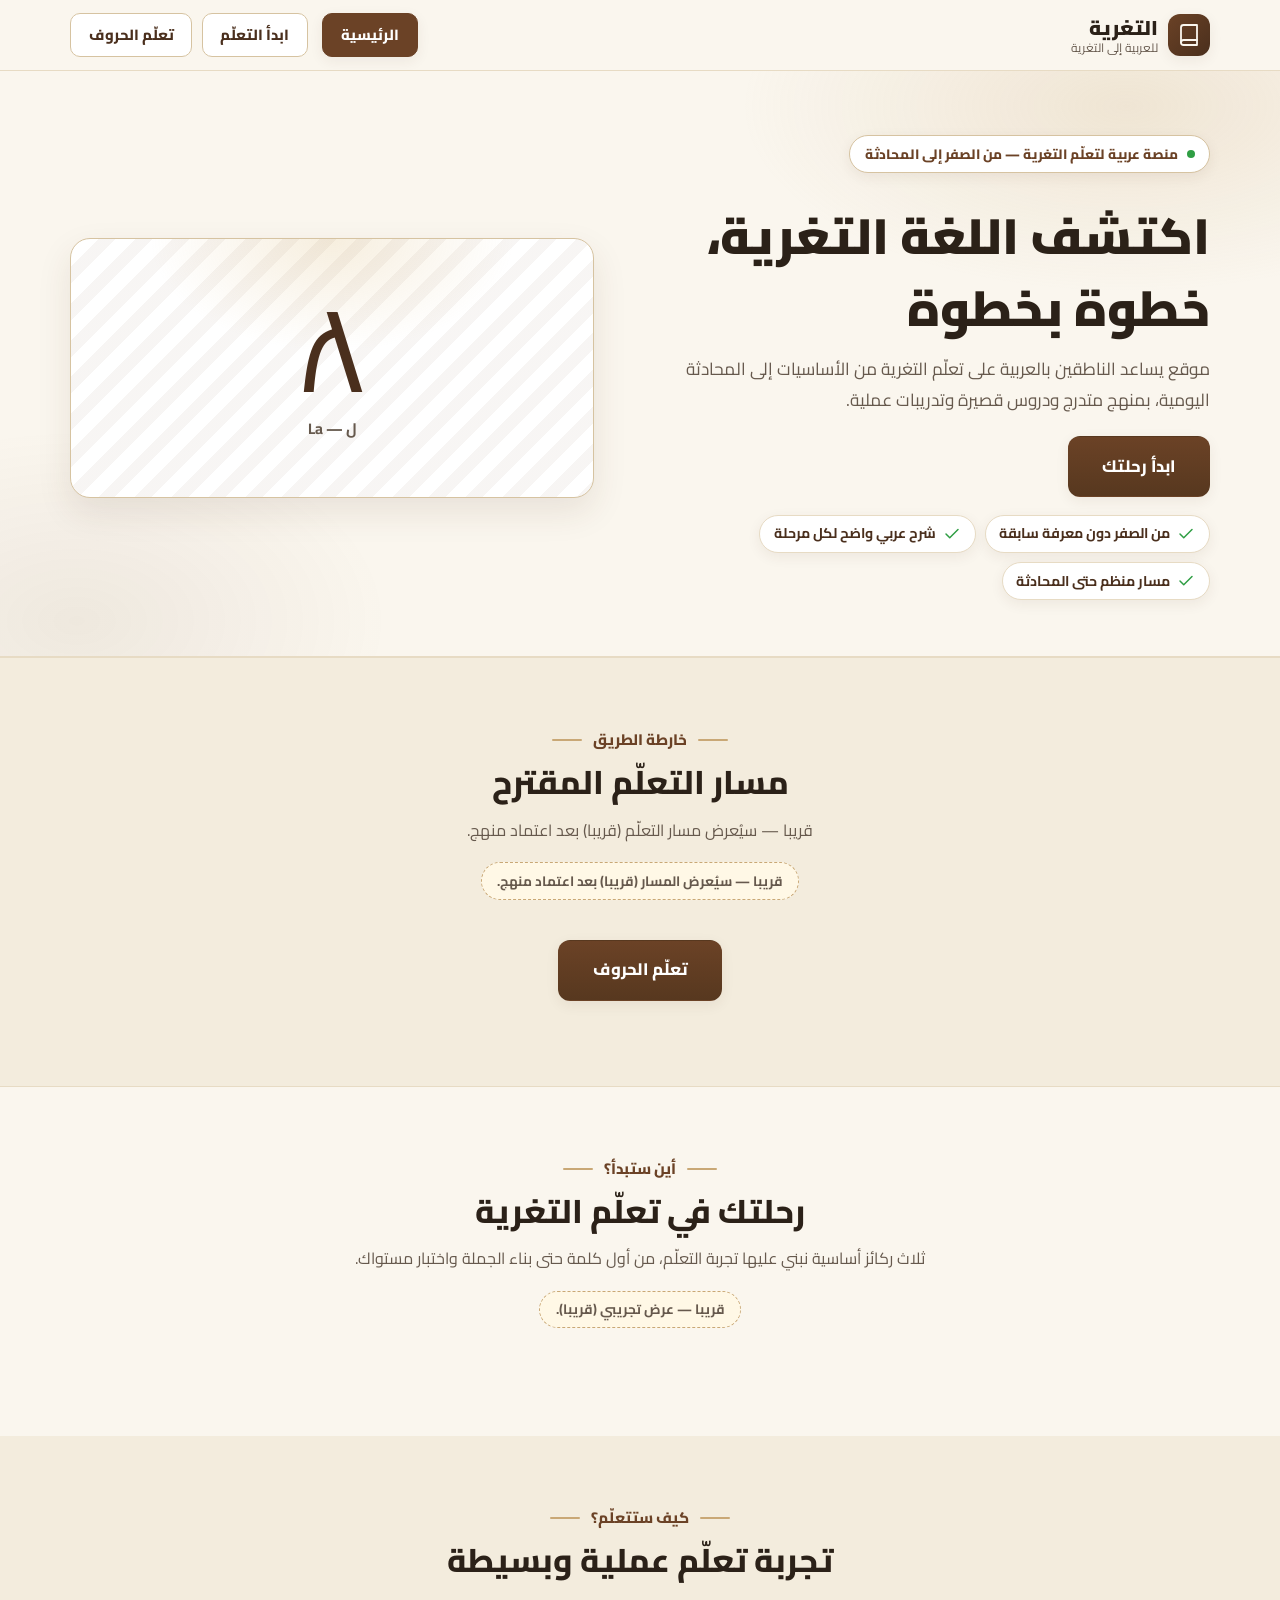
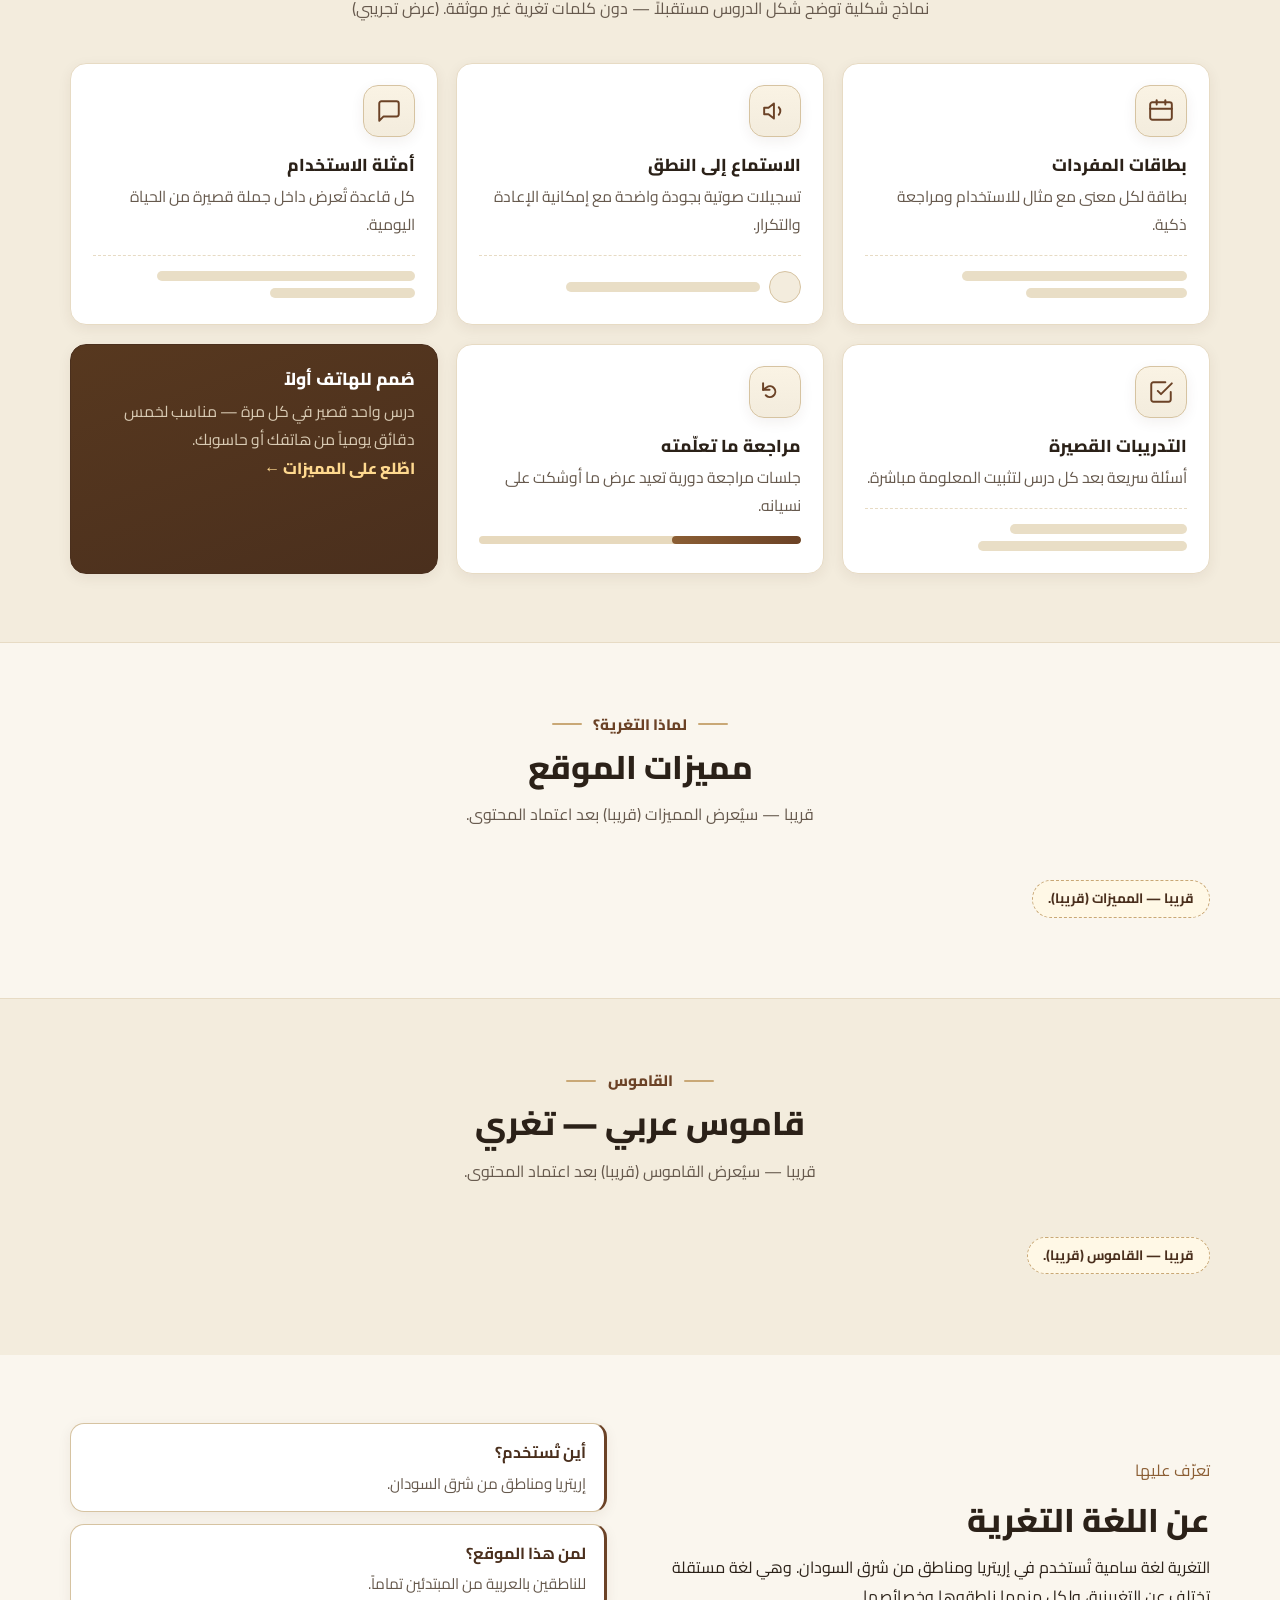
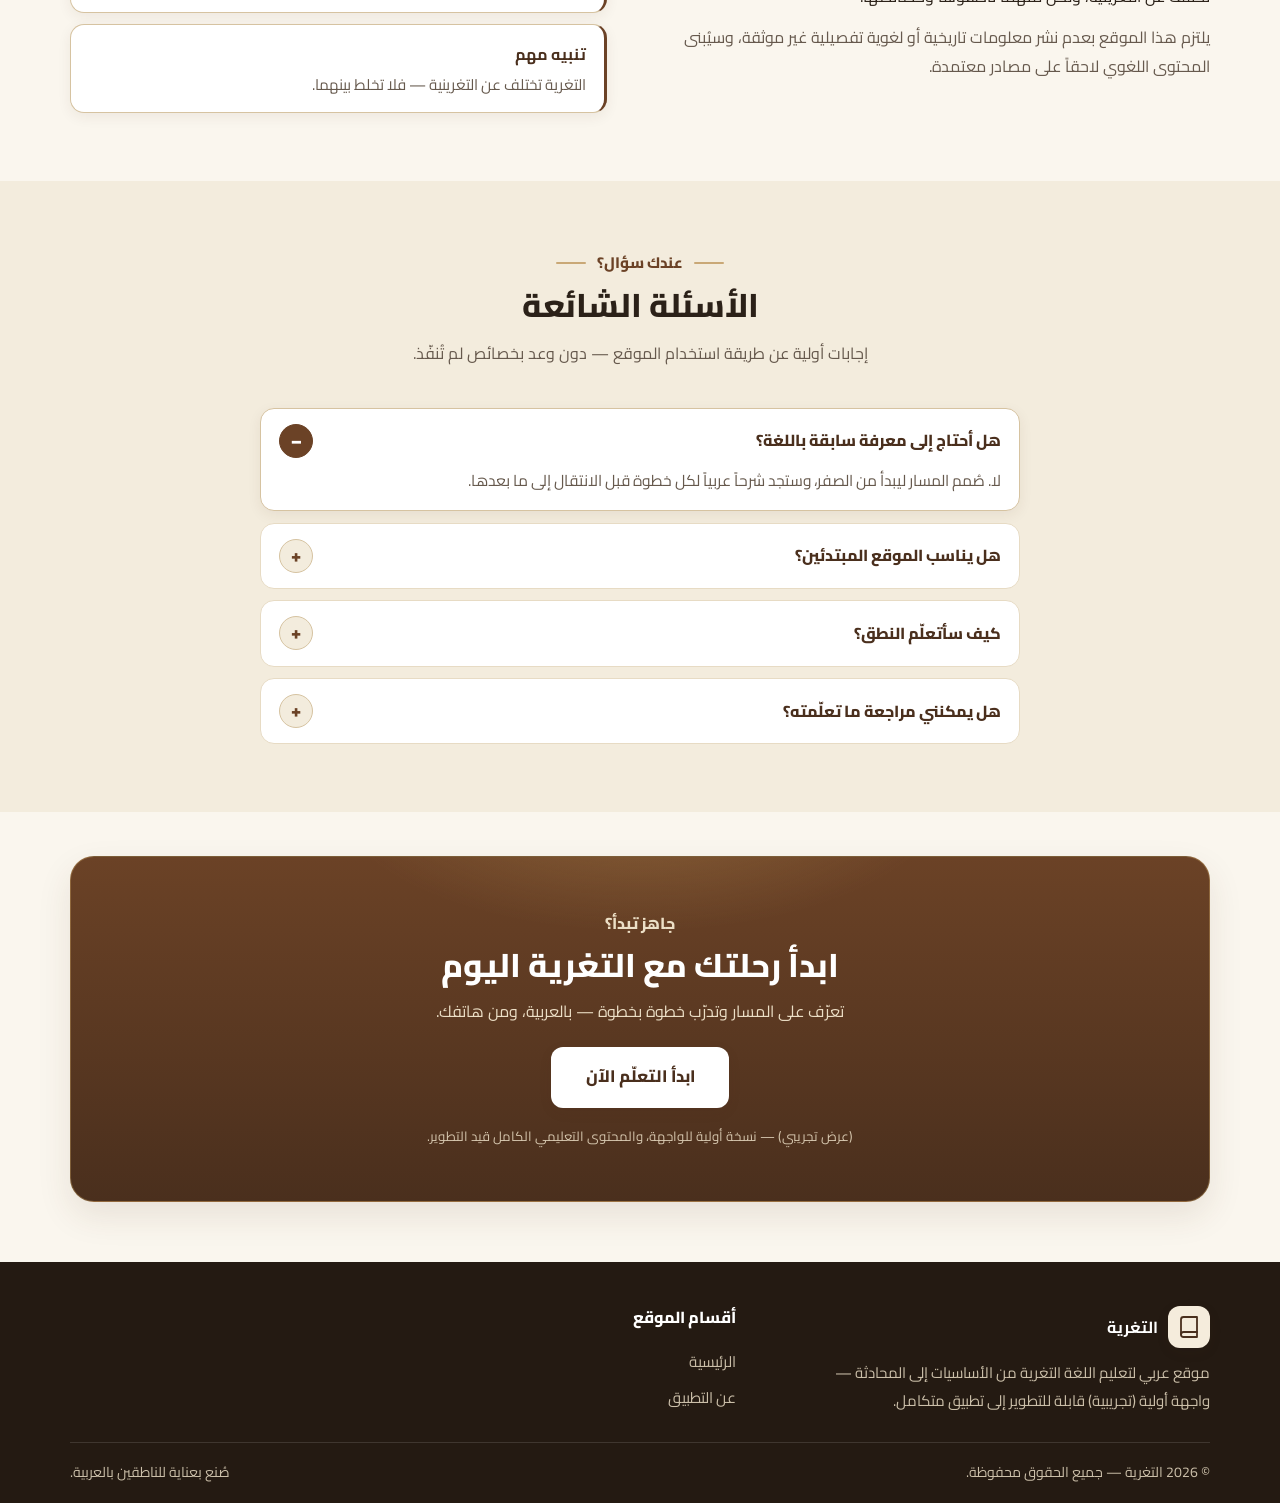
==== commit 645a69cf: "إكمال وثائق وحدة الحروف: 24 حرفًا، 168 شكلًا، قائمة تنقّل ومصادر" ====
--- a/index.html
+++ b/index.html
@@ -30,7 +30,6 @@
 
       <nav class="nav" aria-label="التنقل الرئيسي">
         <a href="#home" class="nav-link top-btn is-active">الرئيسية</a>
-        <a href="#about" class="nav-link top-btn">عن التطبيق</a>
       </nav>
 
       <div class="header-actions">
